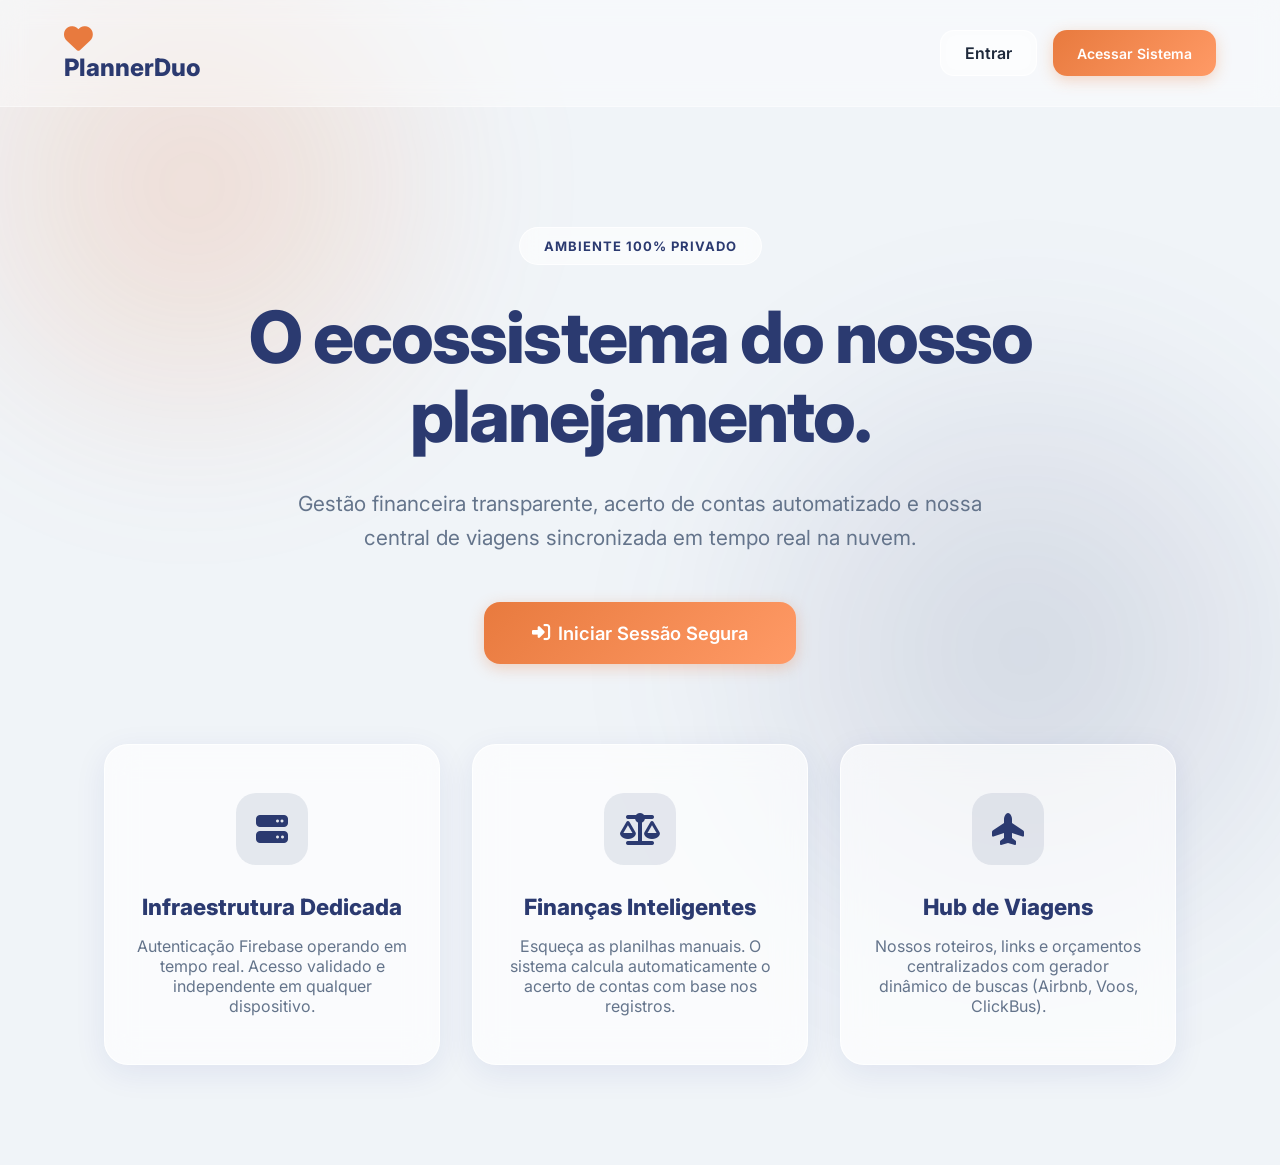
==== public/index.html @ eb756909 "feat: initialize project structure with landing page, app interface, and glassmorphism styling" ====
<!DOCTYPE html>
<html lang="pt-BR">

<head>
    <meta charset="UTF-8">
    <meta name="viewport" content="width=device-width, initial-scale=1.0">
    <title>PlannerDuo - Sincronize sua Rotina</title>
    <link rel="stylesheet" href="https://cdnjs.cloudflare.com/ajax/libs/font-awesome/6.4.0/css/all.min.css">
    <link href="https://fonts.googleapis.com/css2?family=Inter:wght@400;500;600;700;800&display=swap" rel="stylesheet">
    <link rel="stylesheet" href="style.css">
</head>

<body style="display: flex; flex-direction: column; min-height: 100vh;">
    <nav
        style="display: flex; justify-content: space-between; align-items: center; padding: 24px 5%; position: sticky; top: 0; z-index: 100; background: rgba(255,255,255,0.4); backdrop-filter: blur(12px); border-bottom: 1px solid rgba(255,255,255,0.4);">
        <div class="logo-header">
            <i class="fa-solid fa-heart logo-icon"></i>
            <h2 style="color: var(--primary-blue); font-weight: 800; margin: 0; font-size: 1.5rem;">PlannerDuo</h2>
        </div>
        <div style="display: flex; gap: 16px;">
            <a href="auth.html" class="btn-outline" style="text-decoration: none;">Entrar</a>
            <a href="auth.html" class="btn-primary" style="text-decoration: none;">Acessar Sistema</a>
        </div>
    </nav>
    <header
        style="text-align: center; padding: 120px 20px 80px; flex: 1; display: flex; flex-direction: column; justify-content: center; align-items: center;">
        <div style="max-width: 900px;">
            <div
                style="display: inline-block; background: rgba(255,255,255,0.6); backdrop-filter: blur(8px); color: var(--primary-blue); padding: 10px 24px; border-radius: 30px; font-weight: 700; font-size: 13px; margin-bottom: 32px; border: 1px solid rgba(255,255,255,0.8); text-transform: uppercase; letter-spacing: 1px;">
                Ambiente 100% Privado</div>
            <h1
                style="font-size: 4.5rem; color: var(--text-title); margin-bottom: 32px; line-height: 1.1; font-weight: 800; letter-spacing: -2px;">
                O ecossistema do nosso planejamento.</h1>
            <p
                style="font-size: 1.3rem; color: var(--text-light); margin-bottom: 48px; line-height: 1.6; max-width: 700px; margin-left: auto; margin-right: auto;">
                Gestão financeira transparente, acerto de contas automatizado e nossa central de viagens sincronizada em
                tempo real na nuvem.</p>
            <a href="auth.html" class="btn-primary"
                style="padding: 20px 48px; font-size: 1.15rem; text-decoration: none; border-radius: 16px;"><i
                    class="fa-solid fa-right-to-bracket"></i> Iniciar Sessão Segura</a>
        </div>
    </header>
    <section
        style="display: grid; grid-template-columns: repeat(auto-fit, minmax(320px, 1fr)); gap: 32px; max-width: 1200px; margin: 0 auto 100px; padding: 0 5%;">
        <div class="card-flat" style="text-align: center; padding: 48px 32px;">
            <div
                style="width: 72px; height: 72px; background: rgba(43,58,112,0.1); color: var(--primary-blue); border-radius: 20px; display: flex; align-items: center; justify-content: center; font-size: 2rem; margin: 0 auto 28px;">
                <i class="fa-solid fa-server"></i></div>
            <h3 style="font-size: 1.4rem; color: var(--text-title); margin-bottom: 16px; font-weight: 800;">
                Infraestrutura Dedicada</h3>
            <p class="text-muted">Autenticação Firebase operando em tempo real. Acesso validado e independente em
                qualquer dispositivo.</p>
        </div>
        <div class="card-flat" style="text-align: center; padding: 48px 32px;">
            <div
                style="width: 72px; height: 72px; background: rgba(43,58,112,0.1); color: var(--primary-blue); border-radius: 20px; display: flex; align-items: center; justify-content: center; font-size: 2rem; margin: 0 auto 28px;">
                <i class="fa-solid fa-scale-balanced"></i></div>
            <h3 style="font-size: 1.4rem; color: var(--text-title); margin-bottom: 16px; font-weight: 800;">Finanças
                Inteligentes</h3>
            <p class="text-muted">Esqueça as planilhas manuais. O sistema calcula automaticamente o acerto de contas com
                base nos registros.</p>
        </div>
        <div class="card-flat" style="text-align: center; padding: 48px 32px;">
            <div
                style="width: 72px; height: 72px; background: rgba(43,58,112,0.1); color: var(--primary-blue); border-radius: 20px; display: flex; align-items: center; justify-content: center; font-size: 2rem; margin: 0 auto 28px;">
                <i class="fa-solid fa-plane-up"></i></div>
            <h3 style="font-size: 1.4rem; color: var(--text-title); margin-bottom: 16px; font-weight: 800;">Hub de
                Viagens</h3>
            <p class="text-muted">Nossos roteiros, links e orçamentos centralizados com gerador dinâmico de buscas
                (Airbnb, Voos, ClickBus).</p>
        </div>
    </section>
</body>

</html>
---- public/style.css ----
:root {
    --primary-blue: #2B3A70;
    --active-blue: #3E4F8B;
    --primary-orange: #E87A3E;
    --orange-hover: #D06930;
    --bg-main: #f0f4f8;
    --text-dark: #1e293b;
    --text-title: #2B3A70;
    --text-light: #64748b;
    --glass-bg: rgba(255, 255, 255, 0.65);
    --glass-border: rgba(255, 255, 255, 0.8);
    --glass-shadow: 0 8px 32px 0 rgba(31, 38, 135, 0.08);
    --success: #10b981;
    --danger: #ef4444;
}

* {
    margin: 0;
    padding: 0;
    box-sizing: border-box;
    font-family: 'Inter', sans-serif;
}

body {
    background-color: var(--bg-main);
    color: var(--text-dark);
    min-height: 100vh;
    overflow-x: hidden;
    position: relative;
}

/* Efeito de iluminação no fundo para destacar o vidro */
body::before {
    content: '';
    position: fixed;
    top: -15%;
    left: -10%;
    width: 50vw;
    height: 50vw;
    background: radial-gradient(circle, rgba(232, 122, 62, 0.2) 0%, rgba(255, 255, 255, 0) 70%);
    z-index: -1;
    filter: blur(60px);
}

body::after {
    content: '';
    position: fixed;
    bottom: -15%;
    right: -10%;
    width: 60vw;
    height: 60vw;
    background: radial-gradient(circle, rgba(43, 58, 112, 0.15) 0%, rgba(255, 255, 255, 0) 70%);
    z-index: -1;
    filter: blur(60px);
}

.tela {
    display: none;
    min-height: 100vh;
}

.tela.ativa {
    display: flex;
    flex-direction: column;
}

#tela-app.ativa {
    flex-direction: row;
}

/* COMPONENTES GLASSMORFISMO */
.card-flat {
    background: var(--glass-bg);
    backdrop-filter: blur(16px);
    -webkit-backdrop-filter: blur(16px);
    border-radius: 24px;
    box-shadow: var(--glass-shadow);
    padding: 28px;
    border: 1px solid var(--glass-border);
    transition: transform 0.3s ease, box-shadow 0.3s ease;
}

.card-flat:hover {
    transform: translateY(-3px);
    box-shadow: 0 12px 40px 0 rgba(31, 38, 135, 0.12);
}

.btn-primary {
    background: linear-gradient(135deg, var(--primary-orange), #ff9a66);
    color: white;
    padding: 12px 24px;
    border-radius: 14px;
    font-weight: 600;
    font-size: 14px;
    border: none;
    cursor: pointer;
    transition: all 0.3s ease;
    display: inline-flex;
    align-items: center;
    justify-content: center;
    gap: 8px;
    box-shadow: 0 4px 15px rgba(232, 122, 62, 0.3);
}

.btn-primary:hover {
    transform: translateY(-2px);
    box-shadow: 0 6px 20px rgba(232, 122, 62, 0.4);
}

.btn-block {
    width: 100%;
    padding: 16px;
    font-size: 16px;
}

.btn-outline {
    background: rgba(255, 255, 255, 0.4);
    backdrop-filter: blur(8px);
    border: 1px solid var(--glass-border);
    color: var(--text-dark);
    padding: 12px 24px;
    border-radius: 14px;
    font-weight: 600;
    cursor: pointer;
    transition: 0.3s;
}

.btn-outline:hover {
    background: rgba(255, 255, 255, 0.8);
}

.btn-icon {
    background: transparent;
    border: none;
    color: var(--text-light);
    font-size: 1.2rem;
    cursor: pointer;
    transition: 0.3s;
}

.btn-icon:hover {
    color: var(--primary-orange);
}

.text-success {
    color: var(--success) !important;
}

.text-danger {
    color: var(--danger) !important;
}

.text-muted {
    color: var(--text-light);
}

.badge {
    padding: 6px 12px;
    border-radius: 10px;
    font-size: 12px;
    font-weight: 600;
}

.badge.receita {
    background: rgba(220, 252, 231, 0.7);
    color: var(--success);
}

.badge.despesa {
    background: rgba(254, 226, 226, 0.7);
    color: var(--danger);
}

/* SIDEBAR DE VIDRO ESCURO */
.sidebar {
    width: 280px;
    background: rgba(25, 33, 60, 0.75);
    backdrop-filter: blur(20px);
    -webkit-backdrop-filter: blur(20px);
    color: white;
    display: flex;
    flex-direction: column;
    position: fixed;
    height: 96vh;
    left: 2vh;
    top: 2vh;
    z-index: 100;
    border-radius: 28px;
    border: 1px solid rgba(255, 255, 255, 0.1);
    box-shadow: 0 10px 40px rgba(0, 0, 0, 0.15);
}

.sidebar-header {
    padding: 32px 24px 20px;
    display: flex;
    align-items: center;
    gap: 12px;
}

.sidebar-header h2 {
    font-size: 1.6rem;
    font-weight: 800;
    color: white;
    margin: 0;
}

.logo-icon {
    color: var(--primary-orange);
    font-size: 1.8rem;
}

.sidebar-nav {
    flex: 1;
    padding: 10px 16px;
    display: flex;
    flex-direction: column;
    gap: 8px;
}

.nav-item {
    text-decoration: none;
    color: rgba(255, 255, 255, 0.7);
    padding: 16px 20px;
    display: flex;
    align-items: center;
    gap: 14px;
    font-weight: 500;
    font-size: 14px;
    border-radius: 16px;
    transition: all 0.3s ease;
}

.nav-item i {
    width: 22px;
    text-align: center;
    font-size: 1.1rem;
}

.nav-item:hover,
.nav-item.ativo {
    background: rgba(255, 255, 255, 0.15);
    color: white;
    box-shadow: inset 1px 1px 0 rgba(255, 255, 255, 0.1);
}

.sidebar-footer {
    padding: 24px;
    display: flex;
    justify-content: space-between;
    align-items: center;
    font-weight: 600;
    font-size: 13px;
}

/* MAIN CONTENT */
.main-content {
    margin-left: 310px;
    flex: 1;
    padding: 40px 50px;
    width: calc(100% - 310px);
}

.view {
    display: none;
    animation: fadeIn 0.4s cubic-bezier(0.16, 1, 0.3, 1);
}

.view.ativa {
    display: block;
}

@keyframes fadeIn {
    from {
        opacity: 0;
        transform: translateY(15px);
    }

    to {
        opacity: 1;
        transform: translateY(0);
    }
}

.view-header {
    display: flex;
    justify-content: space-between;
    align-items: center;
    margin-bottom: 36px;
}

.view-title {
    font-size: 2.2rem;
    color: var(--text-title);
    font-weight: 800;
    letter-spacing: -0.5px;
}

/* GRID & CARDS */
.dashboard-grid,
.cards-grid {
    display: grid;
    grid-template-columns: repeat(auto-fit, minmax(300px, 1fr));
    gap: 28px;
    margin-bottom: 28px;
}

.stat-card {
    display: flex;
    align-items: center;
    gap: 24px;
    padding: 32px;
}

.stat-icon {
    width: 64px;
    height: 64px;
    border-radius: 20px;
    background: rgba(43, 58, 112, 0.05);
    color: var(--primary-blue);
    display: flex;
    align-items: center;
    justify-content: center;
    font-size: 1.8rem;
}

.stat-info h3 {
    font-size: 0.95rem;
    color: var(--text-light);
    margin-bottom: 8px;
    font-weight: 600;
    text-transform: uppercase;
    letter-spacing: 0.5px;
}

.stat-info p {
    font-size: 1.8rem;
    font-weight: 800;
    color: var(--text-title);
    margin: 0;
    letter-spacing: -0.5px;
}

/* INPUTS GLASS */
.form-group {
    margin-bottom: 20px;
    text-align: left;
}

.form-row {
    display: flex;
    gap: 20px;
}

.form-row .form-group {
    flex: 1;
}

.form-group label {
    display: block;
    margin-bottom: 8px;
    font-weight: 600;
    font-size: 13.5px;
    color: var(--text-title);
}

.input-wrapper {
    position: relative;
    display: flex;
    align-items: center;
    width: 100%;
}

.input-wrapper i {
    position: absolute;
    left: 16px;
    color: var(--text-light);
}

.input-wrapper input,
.input-wrapper select {
    width: 100%;
    padding: 14px 16px 14px 46px;
    border: 1px solid rgba(255, 255, 255, 0.5);
    border-radius: 16px;
    font-size: 14px;
    outline: none;
    background: rgba(255, 255, 255, 0.6);
    transition: all 0.3s ease;
    box-shadow: inset 0 2px 4px rgba(0, 0, 0, 0.02);
}

.input-wrapper input:focus,
.input-wrapper select:focus {
    border-color: var(--primary-blue);
    background: rgba(255, 255, 255, 0.9);
    box-shadow: 0 0 0 4px rgba(43, 58, 112, 0.1);
}

/* TABELA */
.data-table {
    width: 100%;
    border-collapse: separate;
    border-spacing: 0 8px;
}

.data-table th {
    padding: 12px 24px;
    color: var(--text-light);
    font-weight: 700;
    text-transform: uppercase;
    font-size: 11px;
    letter-spacing: 1px;
}

.data-table td {
    padding: 20px 24px;
    background: rgba(255, 255, 255, 0.4);
    font-size: 14.5px;
    color: var(--text-dark);
}

.data-table tr td:first-child {
    border-radius: 16px 0 0 16px;
}

.data-table tr td:last-child {
    border-radius: 0 16px 16px 0;
}

/* MODAIS */
.modal-overlay {
    position: fixed;
    top: 0;
    left: 0;
    width: 100%;
    height: 100%;
    background: rgba(15, 23, 42, 0.4);
    backdrop-filter: blur(8px);
    display: none;
    align-items: center;
    justify-content: center;
    z-index: 1000;
    opacity: 0;
    transition: opacity 0.3s;
}

.modal-overlay.ativa {
    display: flex;
    opacity: 1;
}

.modal {
    width: 100%;
    max-width: 520px;
    transform: translateY(30px) scale(0.95);
    transition: all 0.4s cubic-bezier(0.16, 1, 0.3, 1);
    padding: 40px;
}

.modal-overlay.ativa .modal {
    transform: translateY(0) scale(1);
}

.modal-header {
    display: flex;
    justify-content: space-between;
    align-items: center;
    margin-bottom: 32px;
}

.btn-close {
    background: rgba(0, 0, 0, 0.05);
    border: none;
    font-size: 1.2rem;
    width: 36px;
    height: 36px;
    border-radius: 50%;
    color: var(--text-light);
    cursor: pointer;
    transition: 0.2s;
    display: flex;
    align-items: center;
    justify-content: center;
}

.btn-close:hover {
    background: var(--danger);
    color: white;
    transform: rotate(90deg);
}

.modal-footer {
    display: flex;
    justify-content: flex-end;
    gap: 16px;
    margin-top: 36px;
}

/* TOAST */
#toast-container {
    position: fixed;
    bottom: 32px;
    right: 32px;
    display: flex;
    flex-direction: column;
    gap: 16px;
    z-index: 2000;
}

.toast {
    background: rgba(255, 255, 255, 0.9);
    backdrop-filter: blur(10px);
    padding: 18px 28px;
    border-radius: 16px;
    box-shadow: 0 15px 35px rgba(0, 0, 0, 0.1);
    display: flex;
    align-items: center;
    gap: 16px;
    font-weight: 600;
    font-size: 14.5px;
    border: 1px solid var(--glass-border);
    animation: slideIn 0.4s cubic-bezier(0.16, 1, 0.3, 1) forwards;
}

@keyframes slideIn {
    from {
        transform: translateX(120%) scale(0.9);
        opacity: 0;
    }

    to {
        transform: translateX(0) scale(1);
        opacity: 1;
    }
}

/* AUTH TELA */
.auth-wrapper {
    display: flex;
    width: 100%;
    max-width: 950px;
    background: var(--glass-bg);
    backdrop-filter: blur(20px);
    -webkit-backdrop-filter: blur(20px);
    border-radius: 32px;
    border: 1px solid var(--glass-border);
    box-shadow: var(--glass-shadow);
    overflow: hidden;
}

.auth-info {
    flex: 1;
    padding: 60px;
    background: rgba(43, 58, 112, 0.85);
    color: white;
    display: flex;
    flex-direction: column;
    justify-content: center;
}

.auth-forms {
    flex: 1.2;
    padding: 60px;
    display: flex;
    flex-direction: column;
    justify-content: center;
    background: rgba(255, 255, 255, 0.2);
}

.secao-form {
    display: none;
}

.secao-form.ativa {
    display: block;
    animation: fadeIn 0.4s;
}

.auth-switch {
    margin-top: 32px;
    font-size: 14px;
    text-align: center;
}

.auth-switch a {
    color: var(--primary-blue);
    font-weight: 700;
    text-decoration: none;
}

/* BOTÕES HUB */
.btn-hub {
    padding: 10px 16px;
    border: none;
    border-radius: 12px;
    font-weight: 600;
    font-size: 13px;
    color: white;
    cursor: pointer;
    display: inline-flex;
    gap: 8px;
    align-items: center;
    transition: 0.2s;
    box-shadow: 0 4px 10px rgba(0, 0, 0, 0.1);
}

.btn-hub:hover {
    transform: translateY(-2px);
}

.btn-airbnb {
    background: #ff5a5f;
}

.btn-booking {
    background: #003580;
}

.btn-googleflights {
    background: #1a73e8;
}

.btn-azul {
    background: #002561;
}

.btn-gol {
    background: #ff6000;
}

.btn-latam {
    background: #e8112d;
}

.btn-buser {
    background: #ff007a;
}

.btn-clickbus {
    background: #00b14f;
}
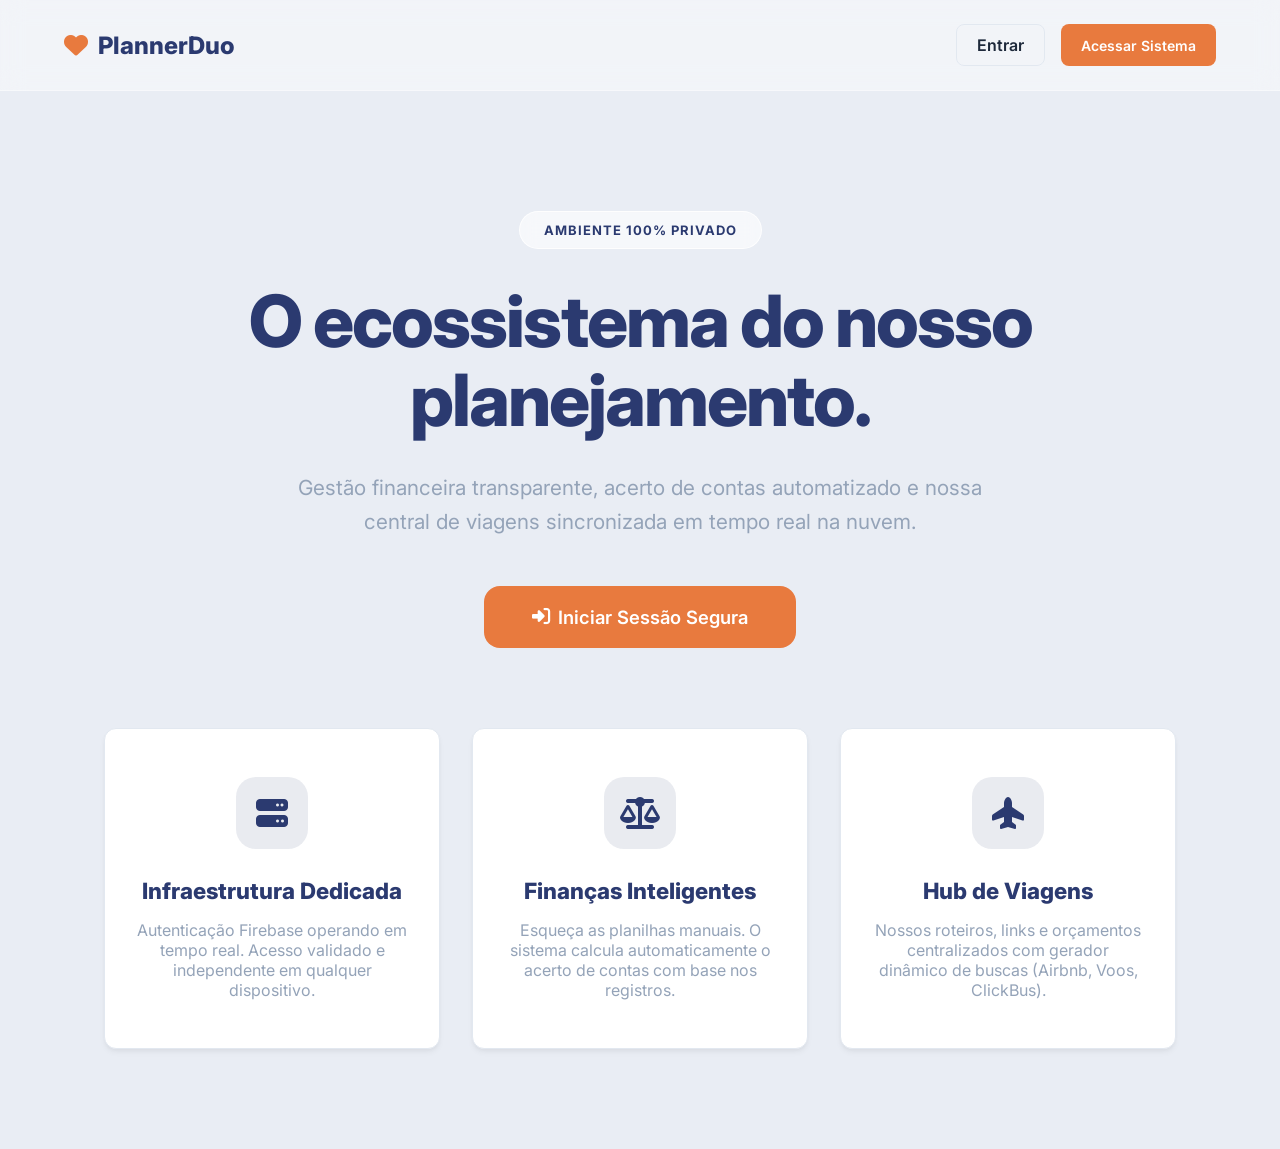
==== commit 8013f465: "wtf??" ====
--- a/public/index.html
+++ b/public/index.html
@@ -45,7 +45,8 @@
         <div class="card-flat" style="text-align: center; padding: 48px 32px;">
             <div
                 style="width: 72px; height: 72px; background: rgba(43,58,112,0.1); color: var(--primary-blue); border-radius: 20px; display: flex; align-items: center; justify-content: center; font-size: 2rem; margin: 0 auto 28px;">
-                <i class="fa-solid fa-server"></i></div>
+                <i class="fa-solid fa-server"></i>
+            </div>
             <h3 style="font-size: 1.4rem; color: var(--text-title); margin-bottom: 16px; font-weight: 800;">
                 Infraestrutura Dedicada</h3>
             <p class="text-muted">Autenticação Firebase operando em tempo real. Acesso validado e independente em
@@ -54,7 +55,8 @@
         <div class="card-flat" style="text-align: center; padding: 48px 32px;">
             <div
                 style="width: 72px; height: 72px; background: rgba(43,58,112,0.1); color: var(--primary-blue); border-radius: 20px; display: flex; align-items: center; justify-content: center; font-size: 2rem; margin: 0 auto 28px;">
-                <i class="fa-solid fa-scale-balanced"></i></div>
+                <i class="fa-solid fa-scale-balanced"></i>
+            </div>
             <h3 style="font-size: 1.4rem; color: var(--text-title); margin-bottom: 16px; font-weight: 800;">Finanças
                 Inteligentes</h3>
             <p class="text-muted">Esqueça as planilhas manuais. O sistema calcula automaticamente o acerto de contas com
@@ -63,7 +65,8 @@
         <div class="card-flat" style="text-align: center; padding: 48px 32px;">
             <div
                 style="width: 72px; height: 72px; background: rgba(43,58,112,0.1); color: var(--primary-blue); border-radius: 20px; display: flex; align-items: center; justify-content: center; font-size: 2rem; margin: 0 auto 28px;">
-                <i class="fa-solid fa-plane-up"></i></div>
+                <i class="fa-solid fa-plane-up"></i>
+            </div>
             <h3 style="font-size: 1.4rem; color: var(--text-title); margin-bottom: 16px; font-weight: 800;">Hub de
                 Viagens</h3>
             <p class="text-muted">Nossos roteiros, links e orçamentos centralizados com gerador dinâmico de buscas
--- a/public/style.css
+++ b/public/style.css
@@ -3,14 +3,17 @@
     --active-blue: #3E4F8B;
     --primary-orange: #E87A3E;
     --orange-hover: #D06930;
-    --bg-main: #f0f4f8;
+
+    --bg-main: #E9EDF4;
+    --card-bg: #FFFFFF;
     --text-dark: #1e293b;
     --text-title: #2B3A70;
-    --text-light: #64748b;
-    --glass-bg: rgba(255, 255, 255, 0.65);
-    --glass-border: rgba(255, 255, 255, 0.8);
-    --glass-shadow: 0 8px 32px 0 rgba(31, 38, 135, 0.08);
-    --success: #10b981;
+    --text-light: #94a3b8;
+
+    --border-light: #e2e8f0;
+    --shadow-soft: 0 4px 6px -1px rgba(0, 0, 0, 0.05), 0 2px 4px -1px rgba(0, 0, 0, 0.03);
+
+    --success: #22c55e;
     --danger: #ef4444;
 }
 
@@ -26,32 +29,6 @@
     color: var(--text-dark);
     min-height: 100vh;
     overflow-x: hidden;
-    position: relative;
-}
-
-/* Efeito de iluminação no fundo para destacar o vidro */
-body::before {
-    content: '';
-    position: fixed;
-    top: -15%;
-    left: -10%;
-    width: 50vw;
-    height: 50vw;
-    background: radial-gradient(circle, rgba(232, 122, 62, 0.2) 0%, rgba(255, 255, 255, 0) 70%);
-    z-index: -1;
-    filter: blur(60px);
-}
-
-body::after {
-    content: '';
-    position: fixed;
-    bottom: -15%;
-    right: -10%;
-    width: 60vw;
-    height: 60vw;
-    background: radial-gradient(circle, rgba(43, 58, 112, 0.15) 0%, rgba(255, 255, 255, 0) 70%);
-    z-index: -1;
-    filter: blur(60px);
 }
 
 .tela {
@@ -61,72 +38,54 @@
 
 .tela.ativa {
     display: flex;
-    flex-direction: column;
-}
-
-#tela-app.ativa {
-    flex-direction: row;
-}
-
-/* COMPONENTES GLASSMORFISMO */
+}
+
 .card-flat {
-    background: var(--glass-bg);
-    backdrop-filter: blur(16px);
-    -webkit-backdrop-filter: blur(16px);
-    border-radius: 24px;
-    box-shadow: var(--glass-shadow);
-    padding: 28px;
-    border: 1px solid var(--glass-border);
-    transition: transform 0.3s ease, box-shadow 0.3s ease;
-}
-
-.card-flat:hover {
-    transform: translateY(-3px);
-    box-shadow: 0 12px 40px 0 rgba(31, 38, 135, 0.12);
+    background: var(--card-bg);
+    border-radius: 12px;
+    box-shadow: var(--shadow-soft);
+    padding: 24px;
+    border: 1px solid var(--border-light);
 }
 
 .btn-primary {
-    background: linear-gradient(135deg, var(--primary-orange), #ff9a66);
+    background-color: var(--primary-orange);
     color: white;
-    padding: 12px 24px;
-    border-radius: 14px;
+    padding: 10px 20px;
+    border-radius: 8px;
     font-weight: 600;
     font-size: 14px;
     border: none;
     cursor: pointer;
-    transition: all 0.3s ease;
+    transition: background 0.3s ease;
     display: inline-flex;
     align-items: center;
-    justify-content: center;
     gap: 8px;
-    box-shadow: 0 4px 15px rgba(232, 122, 62, 0.3);
 }
 
 .btn-primary:hover {
-    transform: translateY(-2px);
-    box-shadow: 0 6px 20px rgba(232, 122, 62, 0.4);
+    background-color: var(--orange-hover);
 }
 
 .btn-block {
     width: 100%;
-    padding: 16px;
+    justify-content: center;
+    padding: 14px;
     font-size: 16px;
 }
 
 .btn-outline {
-    background: rgba(255, 255, 255, 0.4);
-    backdrop-filter: blur(8px);
-    border: 1px solid var(--glass-border);
+    background: transparent;
+    border: 1px solid var(--border-light);
     color: var(--text-dark);
-    padding: 12px 24px;
-    border-radius: 14px;
+    padding: 10px 20px;
+    border-radius: 8px;
     font-weight: 600;
     cursor: pointer;
-    transition: 0.3s;
 }
 
 .btn-outline:hover {
-    background: rgba(255, 255, 255, 0.8);
+    background: #f1f5f9;
 }
 
 .btn-icon {
@@ -135,7 +94,6 @@
     color: var(--text-light);
     font-size: 1.2rem;
     cursor: pointer;
-    transition: 0.3s;
 }
 
 .btn-icon:hover {
@@ -154,115 +112,271 @@
     color: var(--text-light);
 }
 
-.badge {
-    padding: 6px 12px;
-    border-radius: 10px;
-    font-size: 12px;
-    font-weight: 600;
-}
-
-.badge.receita {
-    background: rgba(220, 252, 231, 0.7);
-    color: var(--success);
-}
-
-.badge.despesa {
-    background: rgba(254, 226, 226, 0.7);
-    color: var(--danger);
-}
-
-/* SIDEBAR DE VIDRO ESCURO */
+.form-group {
+    margin-bottom: 16px;
+    text-align: left;
+}
+
+.form-row {
+    display: flex;
+    gap: 15px;
+}
+
+.form-row .form-group {
+    flex: 1;
+}
+
+.form-group label {
+    display: block;
+    margin-bottom: 6px;
+    font-weight: 600;
+    color: var(--text-dark);
+    font-size: 13px;
+}
+
+.input-wrapper {
+    position: relative;
+    display: flex;
+    align-items: center;
+    width: 100%;
+}
+
+.input-wrapper i {
+    position: absolute;
+    left: 14px;
+    color: var(--text-light);
+}
+
+.input-wrapper input,
+.input-wrapper select {
+    width: 100%;
+    padding: 12px 12px 12px 42px;
+    border: 1px solid var(--border-light);
+    border-radius: 8px;
+    font-size: 14px;
+    outline: none;
+    transition: border-color 0.3s;
+    background: #f8fafc;
+    color: var(--text-dark);
+}
+
+.input-wrapper input:focus,
+.input-wrapper select:focus {
+    border-color: var(--primary-blue);
+    background: white;
+}
+
+.input-wrapper input[type="date"],
+.input-wrapper select {
+    padding-left: 14px;
+}
+
+.logo-header {
+    display: flex;
+    align-items: center;
+    gap: 10px;
+    justify-content: flex-start;
+}
+
+.logo-icon {
+    color: var(--primary-orange);
+    font-size: 1.5rem;
+}
+
+#tela-autenticacao {
+    align-items: center;
+    justify-content: center;
+    padding: 20px;
+}
+
+.auth-wrapper {
+    display: flex;
+    width: 100%;
+    max-width: 900px;
+    padding: 0;
+    overflow: hidden;
+    flex-direction: row;
+}
+
+.auth-info {
+    flex: 1;
+    padding: 40px;
+    background: var(--primary-blue);
+    color: white;
+    display: flex;
+    flex-direction: column;
+    justify-content: center;
+    border-radius: 12px 0 0 12px;
+}
+
+.auth-info h1 {
+    font-size: 1.8rem;
+    font-weight: 800;
+    color: white;
+}
+
+.auth-info h2 {
+    font-size: 1.2rem;
+    font-weight: 400;
+    margin: 10px 0 20px;
+    opacity: 0.9;
+}
+
+.auth-features {
+    list-style: none;
+    margin-top: 15px;
+}
+
+.auth-features li {
+    margin-bottom: 12px;
+    display: flex;
+    align-items: center;
+    gap: 10px;
+    font-weight: 500;
+    font-size: 14px;
+}
+
+.auth-forms {
+    flex: 1;
+    padding: 40px;
+    display: flex;
+    flex-direction: column;
+    justify-content: center;
+}
+
+.secao-form {
+    display: none;
+}
+
+.secao-form.ativa {
+    display: block;
+    animation: fadeIn 0.3s ease;
+}
+
+.secao-form h2 {
+    font-size: 1.7rem;
+    margin-bottom: 4px;
+    color: var(--text-title);
+    font-weight: 800;
+}
+
+.secao-form p {
+    color: var(--text-light);
+    margin-bottom: 20px;
+    font-size: 14px;
+}
+
+.auth-switch {
+    margin-top: 18px;
+    font-size: 13px;
+    text-align: center;
+}
+
+.auth-switch a {
+    color: var(--primary-blue);
+    font-weight: 700;
+    text-decoration: none;
+}
+
 .sidebar {
-    width: 280px;
-    background: rgba(25, 33, 60, 0.75);
-    backdrop-filter: blur(20px);
-    -webkit-backdrop-filter: blur(20px);
+    width: 260px;
+    background-color: var(--primary-blue);
     color: white;
     display: flex;
     flex-direction: column;
     position: fixed;
-    height: 96vh;
-    left: 2vh;
-    top: 2vh;
+    height: 100vh;
+    left: 0;
+    top: 0;
     z-index: 100;
-    border-radius: 28px;
-    border: 1px solid rgba(255, 255, 255, 0.1);
-    box-shadow: 0 10px 40px rgba(0, 0, 0, 0.15);
 }
 
 .sidebar-header {
-    padding: 32px 24px 20px;
-    display: flex;
-    align-items: center;
-    gap: 12px;
+    padding: 24px;
+    border-bottom: 1px solid rgba(255, 255, 255, 0.1);
+    display: flex;
+    align-items: center;
+    gap: 10px;
 }
 
 .sidebar-header h2 {
-    font-size: 1.6rem;
+    font-size: 1.4rem;
     font-weight: 800;
     color: white;
     margin: 0;
 }
 
-.logo-icon {
-    color: var(--primary-orange);
-    font-size: 1.8rem;
-}
-
 .sidebar-nav {
     flex: 1;
-    padding: 10px 16px;
+    padding: 20px 0;
     display: flex;
     flex-direction: column;
-    gap: 8px;
 }
 
 .nav-item {
     text-decoration: none;
-    color: rgba(255, 255, 255, 0.7);
-    padding: 16px 20px;
+    color: #cbd5e1;
+    padding: 14px 24px;
     display: flex;
     align-items: center;
     gap: 14px;
+    transition: background 0.3s;
     font-weight: 500;
     font-size: 14px;
-    border-radius: 16px;
-    transition: all 0.3s ease;
 }
 
 .nav-item i {
-    width: 22px;
+    width: 20px;
     text-align: center;
-    font-size: 1.1rem;
 }
 
 .nav-item:hover,
 .nav-item.ativo {
-    background: rgba(255, 255, 255, 0.15);
+    background-color: var(--active-blue);
     color: white;
-    box-shadow: inset 1px 1px 0 rgba(255, 255, 255, 0.1);
 }
 
 .sidebar-footer {
-    padding: 24px;
+    padding: 18px 24px;
     display: flex;
     justify-content: space-between;
     align-items: center;
+    border-top: 1px solid rgba(255, 255, 255, 0.1);
+}
+
+.user-info {
+    display: flex;
+    align-items: center;
+    gap: 10px;
     font-weight: 600;
     font-size: 13px;
 }
 
-/* MAIN CONTENT */
+.avatar {
+    width: 32px;
+    height: 32px;
+    border-radius: 50%;
+    background: var(--primary-orange);
+    display: flex;
+    align-items: center;
+    justify-content: center;
+    color: white;
+}
+
 .main-content {
-    margin-left: 310px;
+    margin-left: 260px;
     flex: 1;
-    padding: 40px 50px;
-    width: calc(100% - 310px);
+    padding: 40px;
+    position: relative;
+}
+
+.mobile-header {
+    display: none;
 }
 
 .view {
     display: none;
-    animation: fadeIn 0.4s cubic-bezier(0.16, 1, 0.3, 1);
+    animation: fadeIn 0.3s ease-out;
 }
 
 .view.ativa {
@@ -272,7 +386,7 @@
 @keyframes fadeIn {
     from {
         opacity: 0;
-        transform: translateY(15px);
+        transform: translateY(5px);
     }
 
     to {
@@ -285,163 +399,245 @@
     display: flex;
     justify-content: space-between;
     align-items: center;
-    margin-bottom: 36px;
+    margin-bottom: 24px;
 }
 
 .view-title {
-    font-size: 2.2rem;
+    font-size: 1.6rem;
     color: var(--text-title);
     font-weight: 800;
-    letter-spacing: -0.5px;
-}
-
-/* GRID & CARDS */
+}
+
+.finance-summary {
+    display: flex;
+    justify-content: space-between;
+    align-items: center;
+    margin-bottom: 24px;
+    padding: 30px 40px;
+}
+
+.summary-item {
+    display: flex;
+    flex-direction: column;
+}
+
+.summary-item.center {
+    text-align: center;
+}
+
+.summary-item.right {
+    text-align: right;
+}
+
+.summary-label {
+    font-size: 0.85rem;
+    color: var(--text-light);
+    font-weight: 600;
+    text-transform: uppercase;
+    margin-bottom: 8px;
+    letter-spacing: 0.5px;
+}
+
+.summary-item h3 {
+    font-size: 2.2rem;
+    font-weight: 800;
+    margin: 0;
+}
+
+.table-responsive {
+    overflow-x: auto;
+}
+
+.data-table {
+    width: 100%;
+    border-collapse: collapse;
+}
+
+.data-table th,
+.data-table td {
+    padding: 16px 24px;
+    text-align: left;
+    border-bottom: 1px solid var(--border-light);
+    font-size: 14px;
+    color: var(--text-dark);
+}
+
+.data-table th {
+    color: var(--text-light);
+    font-weight: 600;
+    text-transform: uppercase;
+    font-size: 11px;
+    letter-spacing: 0.5px;
+    background: #f8fafc;
+}
+
+.badge {
+    padding: 4px 10px;
+    border-radius: 6px;
+    font-size: 12px;
+    font-weight: 600;
+}
+
+.badge.receita {
+    background: #dcfce7;
+    color: var(--success);
+}
+
+.badge.despesa {
+    background: #fee2e2;
+    color: var(--danger);
+}
+
 .dashboard-grid,
 .cards-grid {
     display: grid;
-    grid-template-columns: repeat(auto-fit, minmax(300px, 1fr));
-    gap: 28px;
-    margin-bottom: 28px;
+    grid-template-columns: repeat(auto-fill, minmax(280px, 1fr));
+    gap: 20px;
+    margin-bottom: 24px;
 }
 
 .stat-card {
     display: flex;
     align-items: center;
-    gap: 24px;
-    padding: 32px;
+    gap: 16px;
+    padding: 24px;
 }
 
 .stat-icon {
-    width: 64px;
-    height: 64px;
-    border-radius: 20px;
-    background: rgba(43, 58, 112, 0.05);
+    width: 50px;
+    height: 50px;
+    border-radius: 10px;
+    background: #f1f5f9;
     color: var(--primary-blue);
     display: flex;
     align-items: center;
     justify-content: center;
-    font-size: 1.8rem;
+    font-size: 1.4rem;
 }
 
 .stat-info h3 {
-    font-size: 0.95rem;
+    font-size: 0.85rem;
     color: var(--text-light);
-    margin-bottom: 8px;
-    font-weight: 600;
-    text-transform: uppercase;
-    letter-spacing: 0.5px;
+    margin-bottom: 4px;
+    font-weight: 600;
 }
 
 .stat-info p {
-    font-size: 1.8rem;
+    font-size: 1.4rem;
     font-weight: 800;
+    color: var(--text-dark);
+    margin: 0;
+}
+
+.hub-viagens {
+    margin-bottom: 30px;
+    border-left: 4px solid var(--primary-orange);
+}
+
+.hub-header h3 {
+    font-size: 1.1rem;
     color: var(--text-title);
-    margin: 0;
-    letter-spacing: -0.5px;
-}
-
-/* INPUTS GLASS */
-.form-group {
+    margin-bottom: 16px;
+    font-weight: 700;
+}
+
+.hub-form-grid {
+    display: grid;
+    grid-template-columns: repeat(auto-fit, minmax(180px, 1fr));
+    gap: 15px;
     margin-bottom: 20px;
-    text-align: left;
-}
-
-.form-row {
-    display: flex;
-    gap: 20px;
-}
-
-.form-row .form-group {
-    flex: 1;
-}
-
-.form-group label {
-    display: block;
-    margin-bottom: 8px;
-    font-weight: 600;
-    font-size: 13.5px;
-    color: var(--text-title);
-}
-
-.input-wrapper {
-    position: relative;
-    display: flex;
-    align-items: center;
-    width: 100%;
-}
-
-.input-wrapper i {
-    position: absolute;
-    left: 16px;
-    color: var(--text-light);
-}
-
-.input-wrapper input,
-.input-wrapper select {
-    width: 100%;
-    padding: 14px 16px 14px 46px;
-    border: 1px solid rgba(255, 255, 255, 0.5);
-    border-radius: 16px;
-    font-size: 14px;
-    outline: none;
-    background: rgba(255, 255, 255, 0.6);
-    transition: all 0.3s ease;
-    box-shadow: inset 0 2px 4px rgba(0, 0, 0, 0.02);
-}
-
-.input-wrapper input:focus,
-.input-wrapper select:focus {
-    border-color: var(--primary-blue);
-    background: rgba(255, 255, 255, 0.9);
-    box-shadow: 0 0 0 4px rgba(43, 58, 112, 0.1);
-}
-
-/* TABELA */
-.data-table {
-    width: 100%;
-    border-collapse: separate;
-    border-spacing: 0 8px;
-}
-
-.data-table th {
-    padding: 12px 24px;
-    color: var(--text-light);
-    font-weight: 700;
-    text-transform: uppercase;
-    font-size: 11px;
-    letter-spacing: 1px;
-}
-
-.data-table td {
-    padding: 20px 24px;
-    background: rgba(255, 255, 255, 0.4);
-    font-size: 14.5px;
+}
+
+.hub-categorias {
+    display: flex;
+    flex-direction: column;
+    gap: 12px;
+    padding-top: 15px;
+    border-top: 1px solid var(--border-light);
+}
+
+.hub-grupo {
+    display: flex;
+    align-items: center;
+    gap: 12px;
+    flex-wrap: wrap;
+}
+
+.categoria-label {
+    font-size: 13px;
+    font-weight: 600;
     color: var(--text-dark);
-}
-
-.data-table tr td:first-child {
-    border-radius: 16px 0 0 16px;
-}
-
-.data-table tr td:last-child {
-    border-radius: 0 16px 16px 0;
-}
-
-/* MODAIS */
+    min-width: 100px;
+}
+
+.hub-botoes {
+    display: flex;
+    gap: 8px;
+    flex-wrap: wrap;
+}
+
+.btn-hub {
+    padding: 8px 14px;
+    border: none;
+    border-radius: 6px;
+    font-weight: 600;
+    font-size: 12px;
+    color: white;
+    cursor: pointer;
+    display: inline-flex;
+    gap: 6px;
+    align-items: center;
+}
+
+.btn-airbnb {
+    background: #ff5a5f;
+}
+
+.btn-booking {
+    background: #003580;
+}
+
+.btn-googleflights {
+    background: #1a73e8;
+}
+
+.btn-azul {
+    background: #002561;
+}
+
+.btn-gol {
+    background: #ff6000;
+}
+
+.btn-latam {
+    background: #e8112d;
+}
+
+.btn-decolar {
+    background: #fa2557;
+}
+
+.btn-buser {
+    background: #ff007a;
+}
+
+.btn-clickbus {
+    background: #00b14f;
+}
+
 .modal-overlay {
     position: fixed;
     top: 0;
     left: 0;
     width: 100%;
     height: 100%;
-    background: rgba(15, 23, 42, 0.4);
-    backdrop-filter: blur(8px);
+    background: rgba(15, 23, 42, 0.5);
     display: none;
     align-items: center;
     justify-content: center;
     z-index: 1000;
     opacity: 0;
-    transition: opacity 0.3s;
+    transition: opacity 0.2s;
 }
 
 .modal-overlay.ativa {
@@ -451,191 +647,154 @@
 
 .modal {
     width: 100%;
-    max-width: 520px;
-    transform: translateY(30px) scale(0.95);
-    transition: all 0.4s cubic-bezier(0.16, 1, 0.3, 1);
-    padding: 40px;
+    max-width: 450px;
+    transform: translateY(20px);
+    transition: transform 0.2s;
+    padding: 24px;
 }
 
 .modal-overlay.ativa .modal {
-    transform: translateY(0) scale(1);
+    transform: translateY(0);
 }
 
 .modal-header {
     display: flex;
     justify-content: space-between;
     align-items: center;
-    margin-bottom: 32px;
+    margin-bottom: 20px;
+}
+
+.modal-header h3 {
+    font-size: 1.2rem;
+    color: var(--text-title);
+    font-weight: 700;
 }
 
 .btn-close {
-    background: rgba(0, 0, 0, 0.05);
+    background: none;
     border: none;
-    font-size: 1.2rem;
-    width: 36px;
-    height: 36px;
-    border-radius: 50%;
+    font-size: 1.4rem;
     color: var(--text-light);
     cursor: pointer;
-    transition: 0.2s;
-    display: flex;
-    align-items: center;
-    justify-content: center;
-}
-
-.btn-close:hover {
-    background: var(--danger);
-    color: white;
-    transform: rotate(90deg);
 }
 
 .modal-footer {
     display: flex;
     justify-content: flex-end;
-    gap: 16px;
-    margin-top: 36px;
-}
-
-/* TOAST */
+    gap: 10px;
+    margin-top: 20px;
+}
+
 #toast-container {
     position: fixed;
-    bottom: 32px;
-    right: 32px;
+    bottom: 20px;
+    right: 20px;
     display: flex;
     flex-direction: column;
-    gap: 16px;
+    gap: 10px;
     z-index: 2000;
 }
 
 .toast {
-    background: rgba(255, 255, 255, 0.9);
-    backdrop-filter: blur(10px);
-    padding: 18px 28px;
-    border-radius: 16px;
-    box-shadow: 0 15px 35px rgba(0, 0, 0, 0.1);
-    display: flex;
-    align-items: center;
-    gap: 16px;
-    font-weight: 600;
-    font-size: 14.5px;
-    border: 1px solid var(--glass-border);
-    animation: slideIn 0.4s cubic-bezier(0.16, 1, 0.3, 1) forwards;
+    background: white;
+    border-left: 4px solid var(--primary-orange);
+    padding: 14px 20px;
+    border-radius: 8px;
+    box-shadow: 0 4px 12px rgba(0, 0, 0, 0.1);
+    display: flex;
+    align-items: center;
+    gap: 12px;
+    animation: slideIn 0.3s ease-out forwards;
+    font-weight: 600;
+    font-size: 13px;
+    color: var(--text-dark);
 }
 
 @keyframes slideIn {
     from {
-        transform: translateX(120%) scale(0.9);
-        opacity: 0;
+        transform: translateX(100%);
     }
 
     to {
-        transform: translateX(0) scale(1);
-        opacity: 1;
-    }
-}
-
-/* AUTH TELA */
-.auth-wrapper {
-    display: flex;
-    width: 100%;
-    max-width: 950px;
-    background: var(--glass-bg);
-    backdrop-filter: blur(20px);
-    -webkit-backdrop-filter: blur(20px);
-    border-radius: 32px;
-    border: 1px solid var(--glass-border);
-    box-shadow: var(--glass-shadow);
-    overflow: hidden;
-}
-
-.auth-info {
-    flex: 1;
-    padding: 60px;
-    background: rgba(43, 58, 112, 0.85);
-    color: white;
-    display: flex;
-    flex-direction: column;
-    justify-content: center;
-}
-
-.auth-forms {
-    flex: 1.2;
-    padding: 60px;
-    display: flex;
-    flex-direction: column;
-    justify-content: center;
-    background: rgba(255, 255, 255, 0.2);
-}
-
-.secao-form {
-    display: none;
-}
-
-.secao-form.ativa {
-    display: block;
-    animation: fadeIn 0.4s;
-}
-
-.auth-switch {
-    margin-top: 32px;
-    font-size: 14px;
-    text-align: center;
-}
-
-.auth-switch a {
-    color: var(--primary-blue);
-    font-weight: 700;
-    text-decoration: none;
-}
-
-/* BOTÕES HUB */
-.btn-hub {
-    padding: 10px 16px;
-    border: none;
-    border-radius: 12px;
-    font-weight: 600;
-    font-size: 13px;
-    color: white;
-    cursor: pointer;
-    display: inline-flex;
-    gap: 8px;
-    align-items: center;
-    transition: 0.2s;
-    box-shadow: 0 4px 10px rgba(0, 0, 0, 0.1);
-}
-
-.btn-hub:hover {
-    transform: translateY(-2px);
-}
-
-.btn-airbnb {
-    background: #ff5a5f;
-}
-
-.btn-booking {
-    background: #003580;
-}
-
-.btn-googleflights {
-    background: #1a73e8;
-}
-
-.btn-azul {
-    background: #002561;
-}
-
-.btn-gol {
-    background: #ff6000;
-}
-
-.btn-latam {
-    background: #e8112d;
-}
-
-.btn-buser {
-    background: #ff007a;
-}
-
-.btn-clickbus {
-    background: #00b14f;
+        transform: translateX(0);
+    }
+}
+
+.toast.oculto {
+    opacity: 0;
+    transition: opacity 0.3s;
+}
+
+@media (max-width: 860px) {
+    .auth-wrapper {
+        flex-direction: column;
+    }
+
+    .auth-info {
+        border-radius: 12px 12px 0 0;
+        padding: 24px;
+    }
+
+    .sidebar {
+        left: -100%;
+        transition: left 0.3s;
+    }
+
+    .sidebar.aberto {
+        left: 0;
+    }
+
+    .main-content {
+        margin-left: 0;
+        padding: 15px;
+        padding-top: 80px;
+    }
+
+    .mobile-header {
+        display: flex;
+        position: fixed;
+        top: 0;
+        left: 0;
+        width: 100%;
+        background: white;
+        padding: 15px 20px;
+        justify-content: space-between;
+        align-items: center;
+        z-index: 90;
+        box-shadow: var(--shadow-soft);
+    }
+
+    .mobile-header h2 {
+        color: var(--primary-blue);
+        font-size: 1.2rem;
+        font-weight: 800;
+        margin: 0;
+    }
+
+    .view-header {
+        flex-direction: column;
+        align-items: flex-start;
+        gap: 12px;
+    }
+
+    .finance-summary {
+        flex-direction: column;
+        gap: 20px;
+        text-align: center;
+    }
+
+    .summary-item {
+        border-left: none !important;
+        padding-left: 0 !important;
+    }
+
+    .summary-item.center,
+    .summary-item.right {
+        text-align: center;
+    }
+
+    .form-row {
+        flex-direction: column;
+        gap: 0;
+    }
 }
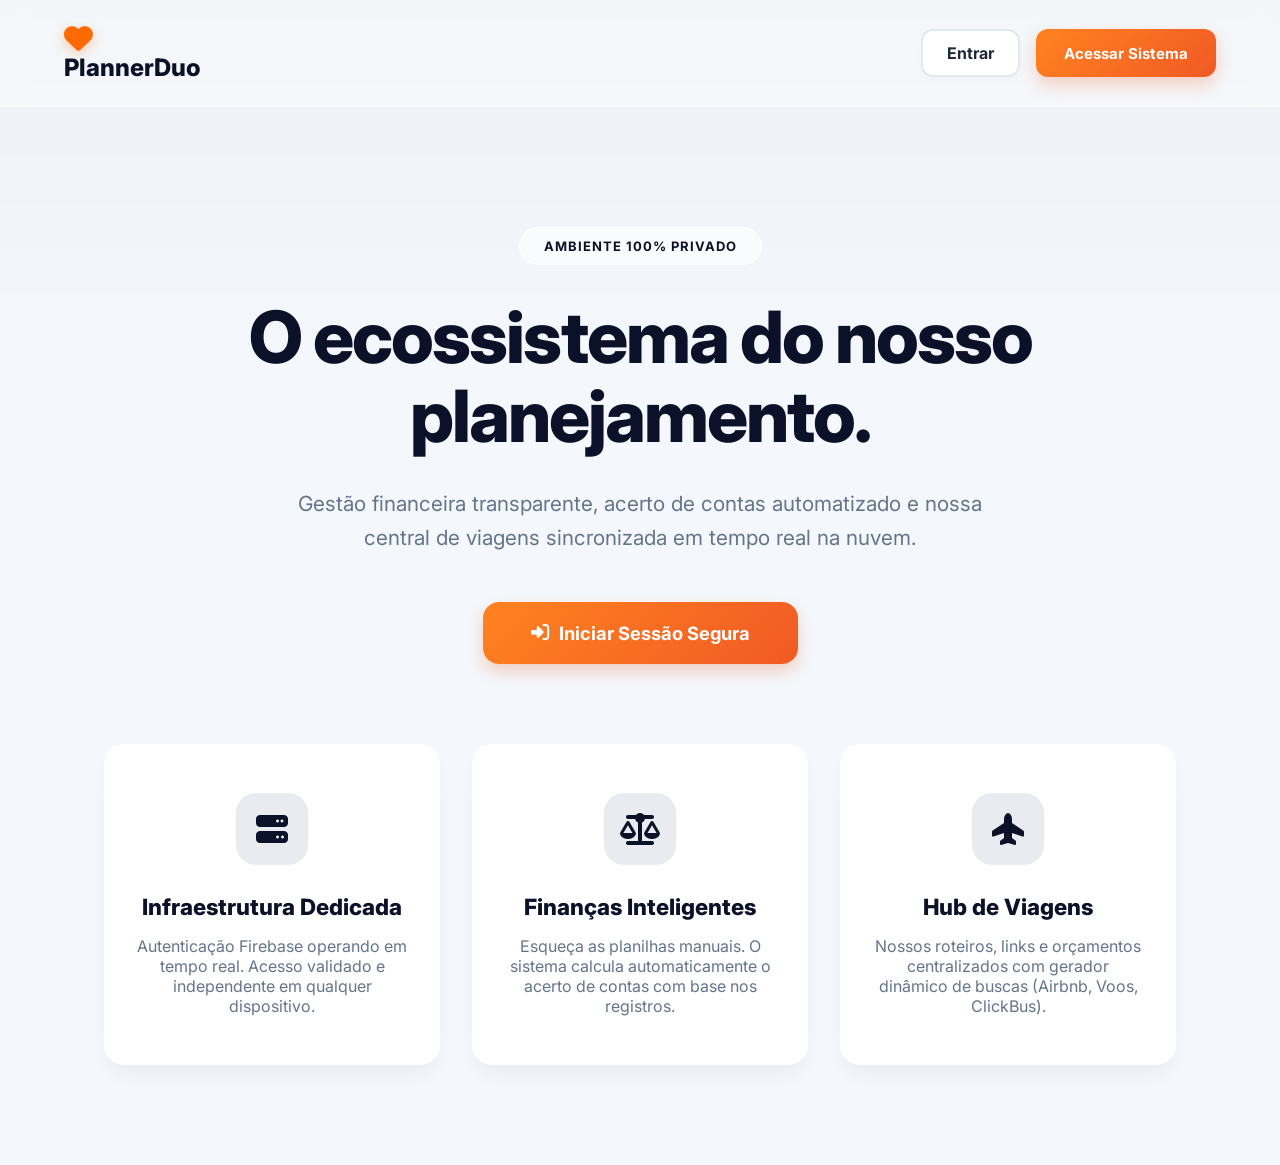
==== commit 9bf98799: "Merge branch 'main' of https://github.com/Tiago-Nocce/PlannerDuo" ====
--- a/public/index.html
+++ b/public/index.html
@@ -45,8 +45,7 @@
         <div class="card-flat" style="text-align: center; padding: 48px 32px;">
             <div
                 style="width: 72px; height: 72px; background: rgba(43,58,112,0.1); color: var(--primary-blue); border-radius: 20px; display: flex; align-items: center; justify-content: center; font-size: 2rem; margin: 0 auto 28px;">
-                <i class="fa-solid fa-server"></i>
-            </div>
+                <i class="fa-solid fa-server"></i></div>
             <h3 style="font-size: 1.4rem; color: var(--text-title); margin-bottom: 16px; font-weight: 800;">
                 Infraestrutura Dedicada</h3>
             <p class="text-muted">Autenticação Firebase operando em tempo real. Acesso validado e independente em
@@ -55,8 +54,7 @@
         <div class="card-flat" style="text-align: center; padding: 48px 32px;">
             <div
                 style="width: 72px; height: 72px; background: rgba(43,58,112,0.1); color: var(--primary-blue); border-radius: 20px; display: flex; align-items: center; justify-content: center; font-size: 2rem; margin: 0 auto 28px;">
-                <i class="fa-solid fa-scale-balanced"></i>
-            </div>
+                <i class="fa-solid fa-scale-balanced"></i></div>
             <h3 style="font-size: 1.4rem; color: var(--text-title); margin-bottom: 16px; font-weight: 800;">Finanças
                 Inteligentes</h3>
             <p class="text-muted">Esqueça as planilhas manuais. O sistema calcula automaticamente o acerto de contas com
@@ -65,8 +63,7 @@
         <div class="card-flat" style="text-align: center; padding: 48px 32px;">
             <div
                 style="width: 72px; height: 72px; background: rgba(43,58,112,0.1); color: var(--primary-blue); border-radius: 20px; display: flex; align-items: center; justify-content: center; font-size: 2rem; margin: 0 auto 28px;">
-                <i class="fa-solid fa-plane-up"></i>
-            </div>
+                <i class="fa-solid fa-plane-up"></i></div>
             <h3 style="font-size: 1.4rem; color: var(--text-title); margin-bottom: 16px; font-weight: 800;">Hub de
                 Viagens</h3>
             <p class="text-muted">Nossos roteiros, links e orçamentos centralizados com gerador dinâmico de buscas
--- a/public/style.css
+++ b/public/style.css
@@ -1,20 +1,27 @@
 :root {
-    --primary-blue: #2B3A70;
-    --active-blue: #3E4F8B;
-    --primary-orange: #E87A3E;
-    --orange-hover: #D06930;
-
-    --bg-main: #E9EDF4;
+    /* Cores Principais - Elegância e Vida */
+    --primary-blue: #0A1128;
+    --active-blue: #162447;
+    --primary-orange: #FF6A00;
+    --orange-hover: #E65C00;
+    --bg-main: #F4F7FB;
     --card-bg: #FFFFFF;
-    --text-dark: #1e293b;
-    --text-title: #2B3A70;
-    --text-light: #94a3b8;
-
-    --border-light: #e2e8f0;
-    --shadow-soft: 0 4px 6px -1px rgba(0, 0, 0, 0.05), 0 2px 4px -1px rgba(0, 0, 0, 0.03);
-
-    --success: #22c55e;
-    --danger: #ef4444;
+
+    /* Textos e Bordas */
+    --text-dark: #1E293B;
+    --text-title: #0A1128;
+    --text-light: #64748B;
+    --border-light: #E2E8F0;
+
+    /* Gradients e Sombras Robustas */
+    --gradient-orange: linear-gradient(135deg, #FF8220 0%, #F15A24 100%);
+    --gradient-blue: linear-gradient(135deg, #0A1128 0%, #1A2B56 100%);
+    --shadow-soft: 0 12px 24px -6px rgba(10, 17, 40, 0.06);
+    --shadow-hover: 0 20px 32px -8px rgba(10, 17, 40, 0.12);
+
+    /* Utilitários */
+    --success: #10B981;
+    --danger: #EF4444;
 }
 
 * {
@@ -29,6 +36,20 @@
     color: var(--text-dark);
     min-height: 100vh;
     overflow-x: hidden;
+    position: relative;
+}
+
+/* Detalhe vivo no fundo (Header Glow) */
+body::before {
+    content: '';
+    position: fixed;
+    top: 0;
+    left: 0;
+    width: 100%;
+    height: 40vh;
+    background: linear-gradient(180deg, rgba(10, 17, 40, 0.03) 0%, rgba(244, 247, 251, 0) 100%);
+    z-index: -1;
+    pointer-events: none;
 }
 
 .tela {
@@ -38,88 +59,141 @@
 
 .tela.ativa {
     display: flex;
-}
-
+    flex-direction: column;
+    animation: fadeIn 0.4s ease-out;
+}
+
+#tela-app.ativa {
+    flex-direction: row;
+}
+
+@keyframes fadeIn {
+    from {
+        opacity: 0;
+        transform: translateY(10px);
+    }
+
+    to {
+        opacity: 1;
+        transform: translateY(0);
+    }
+}
+
+/* ==========================================
+   COMPONENTES ROBUSTOS E CARTÕES
+========================================== */
 .card-flat {
     background: var(--card-bg);
+    border-radius: 20px;
+    box-shadow: var(--shadow-soft);
+    padding: 32px;
+    border: 1px solid rgba(255, 255, 255, 0.8);
+    transition: all 0.3s cubic-bezier(0.25, 0.8, 0.25, 1);
+}
+
+.card-flat:hover {
+    transform: translateY(-4px);
+    box-shadow: var(--shadow-hover);
+}
+
+/* ==========================================
+   BOTÕES VIBRANTES
+========================================== */
+.btn-primary {
+    background: var(--gradient-orange);
+    color: white;
+    padding: 14px 28px;
     border-radius: 12px;
-    box-shadow: var(--shadow-soft);
-    padding: 24px;
-    border: 1px solid var(--border-light);
-}
-
-.btn-primary {
-    background-color: var(--primary-orange);
-    color: white;
-    padding: 10px 20px;
-    border-radius: 8px;
-    font-weight: 600;
-    font-size: 14px;
+    font-weight: 700;
+    font-size: 15px;
     border: none;
     cursor: pointer;
-    transition: background 0.3s ease;
+    transition: all 0.3s ease;
     display: inline-flex;
     align-items: center;
-    gap: 8px;
+    justify-content: center;
+    gap: 10px;
+    box-shadow: 0 8px 16px rgba(241, 90, 36, 0.25);
 }
 
 .btn-primary:hover {
-    background-color: var(--orange-hover);
+    transform: translateY(-2px);
+    box-shadow: 0 12px 20px rgba(241, 90, 36, 0.35);
+    filter: brightness(1.05);
+}
+
+.btn-primary:active {
+    transform: translateY(0) scale(0.98);
+    box-shadow: 0 4px 8px rgba(241, 90, 36, 0.2);
 }
 
 .btn-block {
     width: 100%;
-    justify-content: center;
-    padding: 14px;
+    padding: 16px;
     font-size: 16px;
 }
 
 .btn-outline {
-    background: transparent;
-    border: 1px solid var(--border-light);
+    background: #FFFFFF;
+    border: 2px solid var(--border-light);
     color: var(--text-dark);
-    padding: 10px 20px;
-    border-radius: 8px;
-    font-weight: 600;
+    padding: 12px 24px;
+    border-radius: 12px;
+    font-weight: 700;
     cursor: pointer;
+    transition: all 0.3s ease;
+    box-shadow: 0 4px 6px rgba(0, 0, 0, 0.02);
 }
 
 .btn-outline:hover {
-    background: #f1f5f9;
+    border-color: var(--primary-blue);
+    color: var(--primary-blue);
+    background: #F8FAFC;
+    transform: translateY(-2px);
 }
 
 .btn-icon {
     background: transparent;
     border: none;
     color: var(--text-light);
-    font-size: 1.2rem;
+    font-size: 1.3rem;
     cursor: pointer;
+    transition: color 0.3s;
 }
 
 .btn-icon:hover {
     color: var(--primary-orange);
 }
 
-.text-success {
-    color: var(--success) !important;
-}
-
-.text-danger {
-    color: var(--danger) !important;
-}
-
-.text-muted {
-    color: var(--text-light);
-}
-
+.badge {
+    padding: 6px 12px;
+    border-radius: 8px;
+    font-size: 12px;
+    font-weight: 700;
+    letter-spacing: 0.5px;
+}
+
+.badge.receita {
+    background: #dcfce7;
+    color: #059669;
+}
+
+.badge.despesa {
+    background: #fee2e2;
+    color: #dc2626;
+}
+
+/* ==========================================
+   INPUTS E FORMULÁRIOS ELEGANTES
+========================================== */
 .form-group {
-    margin-bottom: 16px;
+    margin-bottom: 20px;
     text-align: left;
 }
 
 .form-row {
     display: flex;
-    gap: 15px;
+    gap: 20px;
 }
 
 .form-row .form-group {
@@ -128,10 +202,10 @@
 
 .form-group label {
     display: block;
-    margin-bottom: 6px;
-    font-weight: 600;
-    color: var(--text-dark);
-    font-size: 13px;
+    margin-bottom: 8px;
+    font-weight: 700;
+    font-size: 13.5px;
+    color: var(--text-title);
 }
 
 .input-wrapper {
@@ -143,501 +217,274 @@
 
 .input-wrapper i {
     position: absolute;
-    left: 14px;
+    left: 16px;
     color: var(--text-light);
+    font-size: 1.1rem;
+    z-index: 2;
 }
 
 .input-wrapper input,
 .input-wrapper select {
     width: 100%;
-    padding: 12px 12px 12px 42px;
-    border: 1px solid var(--border-light);
-    border-radius: 8px;
-    font-size: 14px;
+    padding: 16px 16px 16px 48px;
+    border: 2px solid transparent;
+    border-radius: 14px;
+    font-size: 15px;
+    font-weight: 500;
     outline: none;
-    transition: border-color 0.3s;
-    background: #f8fafc;
+    background: #Eef2f6;
     color: var(--text-dark);
+    transition: all 0.3s ease;
 }
 
 .input-wrapper input:focus,
 .input-wrapper select:focus {
+    background: #FFFFFF;
     border-color: var(--primary-blue);
-    background: white;
-}
-
-.input-wrapper input[type="date"],
-.input-wrapper select {
-    padding-left: 14px;
-}
-
-.logo-header {
-    display: flex;
-    align-items: center;
-    gap: 10px;
-    justify-content: flex-start;
-}
-
-.logo-icon {
-    color: var(--primary-orange);
-    font-size: 1.5rem;
-}
-
-#tela-autenticacao {
-    align-items: center;
-    justify-content: center;
-    padding: 20px;
-}
-
-.auth-wrapper {
-    display: flex;
-    width: 100%;
-    max-width: 900px;
-    padding: 0;
-    overflow: hidden;
-    flex-direction: row;
-}
-
-.auth-info {
-    flex: 1;
-    padding: 40px;
-    background: var(--primary-blue);
-    color: white;
-    display: flex;
-    flex-direction: column;
-    justify-content: center;
-    border-radius: 12px 0 0 12px;
-}
-
-.auth-info h1 {
-    font-size: 1.8rem;
-    font-weight: 800;
-    color: white;
-}
-
-.auth-info h2 {
-    font-size: 1.2rem;
+    box-shadow: 0 8px 16px rgba(10, 17, 40, 0.08);
+}
+
+.input-wrapper input::placeholder {
+    color: #94A3B8;
     font-weight: 400;
-    margin: 10px 0 20px;
-    opacity: 0.9;
-}
-
-.auth-features {
-    list-style: none;
-    margin-top: 15px;
-}
-
-.auth-features li {
-    margin-bottom: 12px;
-    display: flex;
-    align-items: center;
-    gap: 10px;
-    font-weight: 500;
-    font-size: 14px;
-}
-
-.auth-forms {
-    flex: 1;
-    padding: 40px;
-    display: flex;
-    flex-direction: column;
-    justify-content: center;
-}
-
-.secao-form {
-    display: none;
-}
-
-.secao-form.ativa {
-    display: block;
-    animation: fadeIn 0.3s ease;
-}
-
-.secao-form h2 {
-    font-size: 1.7rem;
-    margin-bottom: 4px;
-    color: var(--text-title);
-    font-weight: 800;
-}
-
-.secao-form p {
-    color: var(--text-light);
-    margin-bottom: 20px;
-    font-size: 14px;
-}
-
-.auth-switch {
-    margin-top: 18px;
-    font-size: 13px;
-    text-align: center;
-}
-
-.auth-switch a {
-    color: var(--primary-blue);
-    font-weight: 700;
-    text-decoration: none;
-}
-
+}
+
+/* ==========================================
+   SIDEBAR E MAIN CONTENT
+========================================== */
 .sidebar {
-    width: 260px;
-    background-color: var(--primary-blue);
+    width: 280px;
+    background: var(--gradient-blue);
     color: white;
     display: flex;
     flex-direction: column;
     position: fixed;
-    height: 100vh;
-    left: 0;
-    top: 0;
+    height: 96vh;
+    left: 2vh;
+    top: 2vh;
     z-index: 100;
+    border-radius: 24px;
+    box-shadow: 0 20px 40px rgba(10, 17, 40, 0.2);
 }
 
 .sidebar-header {
-    padding: 24px;
-    border-bottom: 1px solid rgba(255, 255, 255, 0.1);
-    display: flex;
-    align-items: center;
-    gap: 10px;
+    padding: 32px 24px 24px;
+    display: flex;
+    align-items: center;
+    gap: 12px;
 }
 
 .sidebar-header h2 {
-    font-size: 1.4rem;
+    font-size: 1.6rem;
     font-weight: 800;
     color: white;
     margin: 0;
+    letter-spacing: -0.5px;
+}
+
+.logo-icon {
+    color: var(--primary-orange);
+    font-size: 1.8rem;
+    filter: drop-shadow(0 4px 6px rgba(255, 106, 0, 0.3));
 }
 
 .sidebar-nav {
     flex: 1;
-    padding: 20px 0;
+    padding: 10px 16px;
     display: flex;
     flex-direction: column;
+    gap: 6px;
 }
 
 .nav-item {
     text-decoration: none;
-    color: #cbd5e1;
-    padding: 14px 24px;
-    display: flex;
-    align-items: center;
-    gap: 14px;
-    transition: background 0.3s;
-    font-weight: 500;
-    font-size: 14px;
+    color: rgba(255, 255, 255, 0.7);
+    padding: 16px 20px;
+    display: flex;
+    align-items: center;
+    gap: 16px;
+    font-weight: 600;
+    font-size: 14.5px;
+    border-radius: 14px;
+    transition: all 0.3s ease;
 }
 
 .nav-item i {
-    width: 20px;
+    width: 22px;
     text-align: center;
+    font-size: 1.1rem;
 }
 
 .nav-item:hover,
 .nav-item.ativo {
-    background-color: var(--active-blue);
+    background: rgba(255, 255, 255, 0.1);
     color: white;
+    box-shadow: inset 2px 2px 0 rgba(255, 255, 255, 0.05);
+}
+
+.nav-item.ativo {
+    background: var(--primary-orange);
+    box-shadow: 0 4px 12px rgba(255, 106, 0, 0.3);
 }
 
 .sidebar-footer {
-    padding: 18px 24px;
+    padding: 24px;
     display: flex;
     justify-content: space-between;
     align-items: center;
-    border-top: 1px solid rgba(255, 255, 255, 0.1);
-}
-
-.user-info {
-    display: flex;
-    align-items: center;
-    gap: 10px;
+    background: rgba(0, 0, 0, 0.15);
+    border-radius: 0 0 24px 24px;
     font-weight: 600;
     font-size: 13px;
 }
 
-.avatar {
-    width: 32px;
-    height: 32px;
-    border-radius: 50%;
-    background: var(--primary-orange);
-    display: flex;
-    align-items: center;
-    justify-content: center;
-    color: white;
-}
-
 .main-content {
-    margin-left: 260px;
+    margin-left: 310px;
     flex: 1;
-    padding: 40px;
-    position: relative;
-}
-
-.mobile-header {
-    display: none;
+    padding: 40px 50px;
+    width: calc(100% - 310px);
 }
 
 .view {
     display: none;
-    animation: fadeIn 0.3s ease-out;
+    animation: fadeIn 0.4s cubic-bezier(0.16, 1, 0.3, 1);
 }
 
 .view.ativa {
     display: block;
 }
 
-@keyframes fadeIn {
-    from {
-        opacity: 0;
-        transform: translateY(5px);
-    }
-
-    to {
-        opacity: 1;
-        transform: translateY(0);
-    }
-}
-
 .view-header {
     display: flex;
     justify-content: space-between;
     align-items: center;
-    margin-bottom: 24px;
+    margin-bottom: 40px;
 }
 
 .view-title {
-    font-size: 1.6rem;
+    font-size: 2.2rem;
     color: var(--text-title);
     font-weight: 800;
-}
-
-.finance-summary {
-    display: flex;
-    justify-content: space-between;
-    align-items: center;
-    margin-bottom: 24px;
-    padding: 30px 40px;
-}
-
-.summary-item {
-    display: flex;
-    flex-direction: column;
-}
-
-.summary-item.center {
-    text-align: center;
-}
-
-.summary-item.right {
-    text-align: right;
-}
-
-.summary-label {
-    font-size: 0.85rem;
-    color: var(--text-light);
-    font-weight: 600;
-    text-transform: uppercase;
-    margin-bottom: 8px;
-    letter-spacing: 0.5px;
-}
-
-.summary-item h3 {
-    font-size: 2.2rem;
-    font-weight: 800;
-    margin: 0;
-}
-
-.table-responsive {
-    overflow-x: auto;
-}
-
-.data-table {
-    width: 100%;
-    border-collapse: collapse;
-}
-
-.data-table th,
-.data-table td {
-    padding: 16px 24px;
-    text-align: left;
-    border-bottom: 1px solid var(--border-light);
-    font-size: 14px;
-    color: var(--text-dark);
-}
-
-.data-table th {
-    color: var(--text-light);
-    font-weight: 600;
-    text-transform: uppercase;
-    font-size: 11px;
-    letter-spacing: 0.5px;
-    background: #f8fafc;
-}
-
-.badge {
-    padding: 4px 10px;
-    border-radius: 6px;
-    font-size: 12px;
-    font-weight: 600;
-}
-
-.badge.receita {
-    background: #dcfce7;
-    color: var(--success);
-}
-
-.badge.despesa {
-    background: #fee2e2;
-    color: var(--danger);
-}
-
+    letter-spacing: -1px;
+}
+
+/* ==========================================
+   CARDS DE ESTATÍSTICA (DASHBOARD)
+========================================== */
 .dashboard-grid,
 .cards-grid {
     display: grid;
-    grid-template-columns: repeat(auto-fill, minmax(280px, 1fr));
-    gap: 20px;
-    margin-bottom: 24px;
+    grid-template-columns: repeat(auto-fit, minmax(300px, 1fr));
+    gap: 30px;
+    margin-bottom: 30px;
 }
 
 .stat-card {
     display: flex;
     align-items: center;
-    gap: 16px;
+    gap: 24px;
+    padding: 32px;
+}
+
+.stat-icon {
+    width: 68px;
+    height: 68px;
+    border-radius: 20px;
+    background: linear-gradient(135deg, rgba(10, 17, 40, 0.05), rgba(10, 17, 40, 0.01));
+    color: var(--primary-blue);
+    display: flex;
+    align-items: center;
+    justify-content: center;
+    font-size: 1.8rem;
+    box-shadow: inset 0 0 0 1px rgba(10, 17, 40, 0.05);
+}
+
+.stat-info h3 {
+    font-size: 0.95rem;
+    color: var(--text-light);
+    margin-bottom: 8px;
+    font-weight: 700;
+    text-transform: uppercase;
+    letter-spacing: 0.5px;
+}
+
+.stat-info p {
+    font-size: 1.8rem;
+    font-weight: 800;
+    color: var(--text-title);
+    margin: 0;
+    letter-spacing: -0.5px;
+}
+
+/* ==========================================
+   TABELAS ELEGANTES
+========================================== */
+.table-responsive {
+    overflow-x: auto;
+    padding-bottom: 10px;
+}
+
+.data-table {
+    width: 100%;
+    border-collapse: separate;
+    border-spacing: 0 10px;
+}
+
+.data-table th {
+    padding: 0 24px 10px;
+    color: var(--text-light);
+    font-weight: 700;
+    text-transform: uppercase;
+    font-size: 11.5px;
+    letter-spacing: 1px;
+}
+
+.data-table td {
     padding: 24px;
-}
-
-.stat-icon {
-    width: 50px;
-    height: 50px;
-    border-radius: 10px;
-    background: #f1f5f9;
-    color: var(--primary-blue);
-    display: flex;
-    align-items: center;
-    justify-content: center;
-    font-size: 1.4rem;
-}
-
-.stat-info h3 {
-    font-size: 0.85rem;
-    color: var(--text-light);
-    margin-bottom: 4px;
-    font-weight: 600;
-}
-
-.stat-info p {
-    font-size: 1.4rem;
-    font-weight: 800;
+    background: #FFFFFF;
+    font-size: 15px;
+    font-weight: 500;
     color: var(--text-dark);
-    margin: 0;
-}
-
-.hub-viagens {
-    margin-bottom: 30px;
-    border-left: 4px solid var(--primary-orange);
-}
-
-.hub-header h3 {
-    font-size: 1.1rem;
-    color: var(--text-title);
-    margin-bottom: 16px;
-    font-weight: 700;
-}
-
-.hub-form-grid {
-    display: grid;
-    grid-template-columns: repeat(auto-fit, minmax(180px, 1fr));
-    gap: 15px;
-    margin-bottom: 20px;
-}
-
-.hub-categorias {
-    display: flex;
-    flex-direction: column;
-    gap: 12px;
-    padding-top: 15px;
     border-top: 1px solid var(--border-light);
-}
-
-.hub-grupo {
-    display: flex;
-    align-items: center;
-    gap: 12px;
-    flex-wrap: wrap;
-}
-
-.categoria-label {
-    font-size: 13px;
-    font-weight: 600;
-    color: var(--text-dark);
-    min-width: 100px;
-}
-
-.hub-botoes {
-    display: flex;
-    gap: 8px;
-    flex-wrap: wrap;
-}
-
-.btn-hub {
-    padding: 8px 14px;
-    border: none;
-    border-radius: 6px;
-    font-weight: 600;
-    font-size: 12px;
-    color: white;
-    cursor: pointer;
-    display: inline-flex;
-    gap: 6px;
-    align-items: center;
-}
-
-.btn-airbnb {
-    background: #ff5a5f;
-}
-
-.btn-booking {
-    background: #003580;
-}
-
-.btn-googleflights {
-    background: #1a73e8;
-}
-
-.btn-azul {
-    background: #002561;
-}
-
-.btn-gol {
-    background: #ff6000;
-}
-
-.btn-latam {
-    background: #e8112d;
-}
-
-.btn-decolar {
-    background: #fa2557;
-}
-
-.btn-buser {
-    background: #ff007a;
-}
-
-.btn-clickbus {
-    background: #00b14f;
-}
-
+    border-bottom: 1px solid var(--border-light);
+    transition: all 0.2s;
+}
+
+.data-table tr td:first-child {
+    border-radius: 16px 0 0 16px;
+    border-left: 1px solid var(--border-light);
+}
+
+.data-table tr td:last-child {
+    border-radius: 0 16px 16px 0;
+    border-right: 1px solid var(--border-light);
+}
+
+.data-table tr:hover td {
+    transform: scale(1.01);
+    box-shadow: 0 4px 12px rgba(0, 0, 0, 0.03);
+    z-index: 10;
+    position: relative;
+    border-color: transparent;
+}
+
+/* ==========================================
+   MODAIS E NOTIFICAÇÕES (TOAST)
+========================================== */
 .modal-overlay {
     position: fixed;
     top: 0;
     left: 0;
     width: 100%;
     height: 100%;
-    background: rgba(15, 23, 42, 0.5);
+    background: rgba(10, 17, 40, 0.4);
+    backdrop-filter: blur(8px);
     display: none;
     align-items: center;
     justify-content: center;
     z-index: 1000;
     opacity: 0;
-    transition: opacity 0.2s;
+    transition: opacity 0.3s;
 }
 
 .modal-overlay.ativa {
@@ -647,107 +494,273 @@
 
 .modal {
     width: 100%;
-    max-width: 450px;
-    transform: translateY(20px);
-    transition: transform 0.2s;
-    padding: 24px;
+    max-width: 540px;
+    transform: translateY(40px) scale(0.95);
+    transition: all 0.4s cubic-bezier(0.16, 1, 0.3, 1);
+    padding: 40px;
 }
 
 .modal-overlay.ativa .modal {
-    transform: translateY(0);
+    transform: translateY(0) scale(1);
 }
 
 .modal-header {
     display: flex;
     justify-content: space-between;
     align-items: center;
-    margin-bottom: 20px;
+    margin-bottom: 32px;
 }
 
 .modal-header h3 {
+    font-size: 1.6rem;
+    color: var(--text-title);
+    font-weight: 800;
+    letter-spacing: -0.5px;
+}
+
+.btn-close {
+    background: #F1F5F9;
+    border: none;
     font-size: 1.2rem;
-    color: var(--text-title);
-    font-weight: 700;
-}
-
-.btn-close {
-    background: none;
-    border: none;
-    font-size: 1.4rem;
+    width: 40px;
+    height: 40px;
+    border-radius: 50%;
     color: var(--text-light);
     cursor: pointer;
+    transition: 0.2s;
+    display: flex;
+    align-items: center;
+    justify-content: center;
+}
+
+.btn-close:hover {
+    background: var(--danger);
+    color: white;
+    transform: rotate(90deg);
 }
 
 .modal-footer {
     display: flex;
     justify-content: flex-end;
-    gap: 10px;
-    margin-top: 20px;
+    gap: 16px;
+    margin-top: 40px;
 }
 
 #toast-container {
     position: fixed;
-    bottom: 20px;
-    right: 20px;
+    bottom: 32px;
+    right: 32px;
     display: flex;
     flex-direction: column;
-    gap: 10px;
+    gap: 16px;
     z-index: 2000;
 }
 
 .toast {
     background: white;
-    border-left: 4px solid var(--primary-orange);
-    padding: 14px 20px;
-    border-radius: 8px;
-    box-shadow: 0 4px 12px rgba(0, 0, 0, 0.1);
-    display: flex;
-    align-items: center;
-    gap: 12px;
-    animation: slideIn 0.3s ease-out forwards;
-    font-weight: 600;
-    font-size: 13px;
-    color: var(--text-dark);
+    border-left: 5px solid var(--primary-orange);
+    padding: 20px 28px;
+    border-radius: 12px;
+    box-shadow: 0 15px 35px -5px rgba(10, 17, 40, 0.15);
+    display: flex;
+    align-items: center;
+    gap: 16px;
+    font-weight: 700;
+    font-size: 15px;
+    color: var(--text-title);
+    animation: slideIn 0.4s cubic-bezier(0.16, 1, 0.3, 1) forwards;
 }
 
 @keyframes slideIn {
     from {
-        transform: translateX(100%);
+        transform: translateX(120%) scale(0.9);
+        opacity: 0;
     }
 
     to {
-        transform: translateX(0);
-    }
-}
-
-.toast.oculto {
-    opacity: 0;
-    transition: opacity 0.3s;
-}
-
-@media (max-width: 860px) {
+        transform: translateX(0) scale(1);
+        opacity: 1;
+    }
+}
+
+/* ==========================================
+   TELA DE AUTENTICAÇÃO
+========================================== */
+.auth-wrapper {
+    display: flex;
+    width: 100%;
+    max-width: 1000px;
+    padding: 0;
+    overflow: hidden;
+    border-radius: 24px;
+    box-shadow: 0 24px 48px -12px rgba(10, 17, 40, 0.15);
+    margin: 0 auto;
+    background: white;
+}
+
+.auth-info {
+    flex: 1;
+    padding: 60px;
+    background: var(--gradient-blue);
+    color: white;
+    display: flex;
+    flex-direction: column;
+    justify-content: center;
+    position: relative;
+    overflow: hidden;
+}
+
+.auth-info::after {
+    content: '';
+    position: absolute;
+    width: 150%;
+    height: 150%;
+    background: radial-gradient(circle, rgba(255, 106, 0, 0.1) 0%, transparent 60%);
+    top: -50%;
+    left: -50%;
+}
+
+.auth-forms {
+    flex: 1.1;
+    padding: 60px;
+    display: flex;
+    flex-direction: column;
+    justify-content: center;
+}
+
+.secao-form {
+    display: none;
+}
+
+.secao-form.ativa {
+    display: block;
+    animation: fadeIn 0.4s;
+}
+
+.auth-switch {
+    margin-top: 32px;
+    font-size: 14.5px;
+    text-align: center;
+    color: var(--text-light);
+}
+
+.auth-switch a {
+    color: var(--primary-orange);
+    font-weight: 800;
+    text-decoration: none;
+    transition: 0.2s;
+}
+
+.auth-switch a:hover {
+    color: var(--orange-hover);
+    text-decoration: underline;
+}
+
+/* ==========================================
+   BOTÕES HUB E EXTRAS
+========================================== */
+.btn-hub {
+    padding: 10px 16px;
+    border: none;
+    border-radius: 10px;
+    font-weight: 700;
+    font-size: 13px;
+    color: white;
+    cursor: pointer;
+    display: inline-flex;
+    gap: 8px;
+    align-items: center;
+    transition: all 0.2s;
+    box-shadow: 0 4px 10px rgba(0, 0, 0, 0.1);
+}
+
+.btn-hub:hover {
+    transform: translateY(-3px);
+    filter: brightness(1.1);
+    box-shadow: 0 8px 15px rgba(0, 0, 0, 0.15);
+}
+
+.btn-airbnb {
+    background: #ff5a5f;
+}
+
+.btn-booking {
+    background: #003580;
+}
+
+.btn-googleflights {
+    background: #1a73e8;
+}
+
+.btn-azul {
+    background: #002561;
+}
+
+.btn-gol {
+    background: #ff6000;
+}
+
+.btn-latam {
+    background: #e8112d;
+}
+
+.btn-buser {
+    background: #ff007a;
+}
+
+.btn-clickbus {
+    background: #00b14f;
+}
+
+.text-success {
+    color: var(--success) !important;
+}
+
+.text-danger {
+    color: var(--danger) !important;
+}
+
+.text-muted {
+    color: var(--text-light);
+}
+
+/* ==========================================
+   RESPONSIVIDADE (MOBILE)
+========================================== */
+@media (max-width: 900px) {
     .auth-wrapper {
         flex-direction: column;
+        border-radius: 20px;
+        max-width: 90%;
     }
 
     .auth-info {
-        border-radius: 12px 12px 0 0;
-        padding: 24px;
+        padding: 40px 24px;
+        text-align: center;
+    }
+
+    .auth-forms {
+        padding: 40px 24px;
     }
 
     .sidebar {
         left: -100%;
-        transition: left 0.3s;
+        top: 0;
+        height: 100vh;
+        border-radius: 0 24px 24px 0;
+        transition: left 0.4s cubic-bezier(0.16, 1, 0.3, 1);
     }
 
     .sidebar.aberto {
         left: 0;
+        box-shadow: 20px 0 50px rgba(10, 17, 40, 0.3);
     }
 
     .main-content {
         margin-left: 0;
-        padding: 15px;
-        padding-top: 80px;
+        padding: 20px;
+        padding-top: 100px;
+        width: 100%;
     }
 
     .mobile-header {
@@ -756,41 +769,19 @@
         top: 0;
         left: 0;
         width: 100%;
-        background: white;
-        padding: 15px 20px;
+        background: rgba(255, 255, 255, 0.95);
+        backdrop-filter: blur(10px);
+        padding: 15px 24px;
         justify-content: space-between;
         align-items: center;
         z-index: 90;
-        box-shadow: var(--shadow-soft);
-    }
-
-    .mobile-header h2 {
-        color: var(--primary-blue);
-        font-size: 1.2rem;
-        font-weight: 800;
-        margin: 0;
+        box-shadow: 0 4px 20px rgba(10, 17, 40, 0.05);
     }
 
     .view-header {
         flex-direction: column;
         align-items: flex-start;
-        gap: 12px;
-    }
-
-    .finance-summary {
-        flex-direction: column;
         gap: 20px;
-        text-align: center;
-    }
-
-    .summary-item {
-        border-left: none !important;
-        padding-left: 0 !important;
-    }
-
-    .summary-item.center,
-    .summary-item.right {
-        text-align: center;
     }
 
     .form-row {
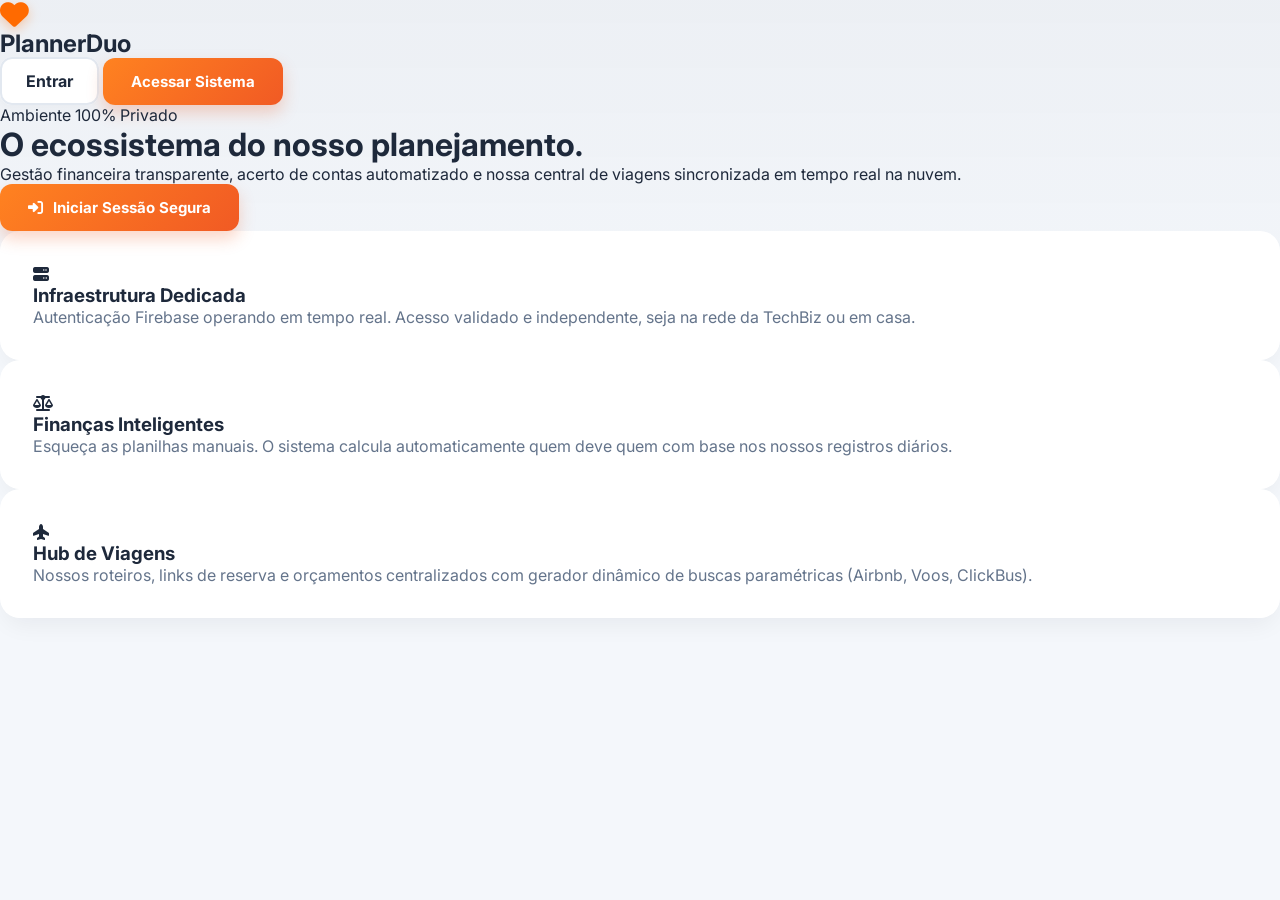
==== commit c9b4f804: "feat: implement dashboard and travel planning UI modules with secure session management" ====
--- a/public/index.html
+++ b/public/index.html
@@ -4,70 +4,53 @@
 <head>
     <meta charset="UTF-8">
     <meta name="viewport" content="width=device-width, initial-scale=1.0">
-    <title>PlannerDuo - Sincronize sua Rotina</title>
+    <title>PlannerDuo - Tiago & Yasmin</title>
     <link rel="stylesheet" href="https://cdnjs.cloudflare.com/ajax/libs/font-awesome/6.4.0/css/all.min.css">
     <link href="https://fonts.googleapis.com/css2?family=Inter:wght@400;500;600;700;800&display=swap" rel="stylesheet">
     <link rel="stylesheet" href="style.css">
 </head>
 
-<body style="display: flex; flex-direction: column; min-height: 100vh;">
-    <nav
-        style="display: flex; justify-content: space-between; align-items: center; padding: 24px 5%; position: sticky; top: 0; z-index: 100; background: rgba(255,255,255,0.4); backdrop-filter: blur(12px); border-bottom: 1px solid rgba(255,255,255,0.4);">
+<body class="landing-body">
+    <nav class="landing-nav">
         <div class="logo-header">
             <i class="fa-solid fa-heart logo-icon"></i>
-            <h2 style="color: var(--primary-blue); font-weight: 800; margin: 0; font-size: 1.5rem;">PlannerDuo</h2>
+            <h2>PlannerDuo</h2>
         </div>
-        <div style="display: flex; gap: 16px;">
+        <div class="nav-links">
             <a href="auth.html" class="btn-outline" style="text-decoration: none;">Entrar</a>
             <a href="auth.html" class="btn-primary" style="text-decoration: none;">Acessar Sistema</a>
         </div>
     </nav>
-    <header
-        style="text-align: center; padding: 120px 20px 80px; flex: 1; display: flex; flex-direction: column; justify-content: center; align-items: center;">
-        <div style="max-width: 900px;">
-            <div
-                style="display: inline-block; background: rgba(255,255,255,0.6); backdrop-filter: blur(8px); color: var(--primary-blue); padding: 10px 24px; border-radius: 30px; font-weight: 700; font-size: 13px; margin-bottom: 32px; border: 1px solid rgba(255,255,255,0.8); text-transform: uppercase; letter-spacing: 1px;">
-                Ambiente 100% Privado</div>
-            <h1
-                style="font-size: 4.5rem; color: var(--text-title); margin-bottom: 32px; line-height: 1.1; font-weight: 800; letter-spacing: -2px;">
-                O ecossistema do nosso planejamento.</h1>
-            <p
-                style="font-size: 1.3rem; color: var(--text-light); margin-bottom: 48px; line-height: 1.6; max-width: 700px; margin-left: auto; margin-right: auto;">
-                Gestão financeira transparente, acerto de contas automatizado e nossa central de viagens sincronizada em
-                tempo real na nuvem.</p>
-            <a href="auth.html" class="btn-primary"
-                style="padding: 20px 48px; font-size: 1.15rem; text-decoration: none; border-radius: 16px;"><i
-                    class="fa-solid fa-right-to-bracket"></i> Iniciar Sessão Segura</a>
+    <header class="hero-section">
+        <div class="hero-content">
+            <div class="badge-destaque">Ambiente 100% Privado</div>
+            <h1 class="hero-title">O ecossistema do nosso planejamento.</h1>
+            <p class="hero-subtitle">Gestão financeira transparente, acerto de contas automatizado e nossa central de
+                viagens sincronizada em tempo real na nuvem.</p>
+            <div class="hero-buttons">
+                <a href="auth.html" class="btn-primary btn-large" style="text-decoration: none;"><i
+                        class="fa-solid fa-right-to-bracket"></i> Iniciar Sessão Segura</a>
+            </div>
         </div>
     </header>
-    <section
-        style="display: grid; grid-template-columns: repeat(auto-fit, minmax(320px, 1fr)); gap: 32px; max-width: 1200px; margin: 0 auto 100px; padding: 0 5%;">
-        <div class="card-flat" style="text-align: center; padding: 48px 32px;">
-            <div
-                style="width: 72px; height: 72px; background: rgba(43,58,112,0.1); color: var(--primary-blue); border-radius: 20px; display: flex; align-items: center; justify-content: center; font-size: 2rem; margin: 0 auto 28px;">
-                <i class="fa-solid fa-server"></i></div>
-            <h3 style="font-size: 1.4rem; color: var(--text-title); margin-bottom: 16px; font-weight: 800;">
-                Infraestrutura Dedicada</h3>
-            <p class="text-muted">Autenticação Firebase operando em tempo real. Acesso validado e independente em
-                qualquer dispositivo.</p>
+    <section class="features-section">
+        <div class="feature-card card-flat">
+            <div class="feature-icon"><i class="fa-solid fa-server"></i></div>
+            <h3>Infraestrutura Dedicada</h3>
+            <p class="text-muted">Autenticação Firebase operando em tempo real. Acesso validado e independente, seja na
+                rede da TechBiz ou em casa.</p>
         </div>
-        <div class="card-flat" style="text-align: center; padding: 48px 32px;">
-            <div
-                style="width: 72px; height: 72px; background: rgba(43,58,112,0.1); color: var(--primary-blue); border-radius: 20px; display: flex; align-items: center; justify-content: center; font-size: 2rem; margin: 0 auto 28px;">
-                <i class="fa-solid fa-scale-balanced"></i></div>
-            <h3 style="font-size: 1.4rem; color: var(--text-title); margin-bottom: 16px; font-weight: 800;">Finanças
-                Inteligentes</h3>
-            <p class="text-muted">Esqueça as planilhas manuais. O sistema calcula automaticamente o acerto de contas com
-                base nos registros.</p>
+        <div class="feature-card card-flat">
+            <div class="feature-icon"><i class="fa-solid fa-scale-balanced"></i></div>
+            <h3>Finanças Inteligentes</h3>
+            <p class="text-muted">Esqueça as planilhas manuais. O sistema calcula automaticamente quem deve quem com
+                base nos nossos registros diários.</p>
         </div>
-        <div class="card-flat" style="text-align: center; padding: 48px 32px;">
-            <div
-                style="width: 72px; height: 72px; background: rgba(43,58,112,0.1); color: var(--primary-blue); border-radius: 20px; display: flex; align-items: center; justify-content: center; font-size: 2rem; margin: 0 auto 28px;">
-                <i class="fa-solid fa-plane-up"></i></div>
-            <h3 style="font-size: 1.4rem; color: var(--text-title); margin-bottom: 16px; font-weight: 800;">Hub de
-                Viagens</h3>
-            <p class="text-muted">Nossos roteiros, links e orçamentos centralizados com gerador dinâmico de buscas
-                (Airbnb, Voos, ClickBus).</p>
+        <div class="feature-card card-flat">
+            <div class="feature-icon"><i class="fa-solid fa-plane-up"></i></div>
+            <h3>Hub de Viagens</h3>
+            <p class="text-muted">Nossos roteiros, links de reserva e orçamentos centralizados com gerador dinâmico de
+                buscas paramétricas (Airbnb, Voos, ClickBus).</p>
         </div>
     </section>
 </body>
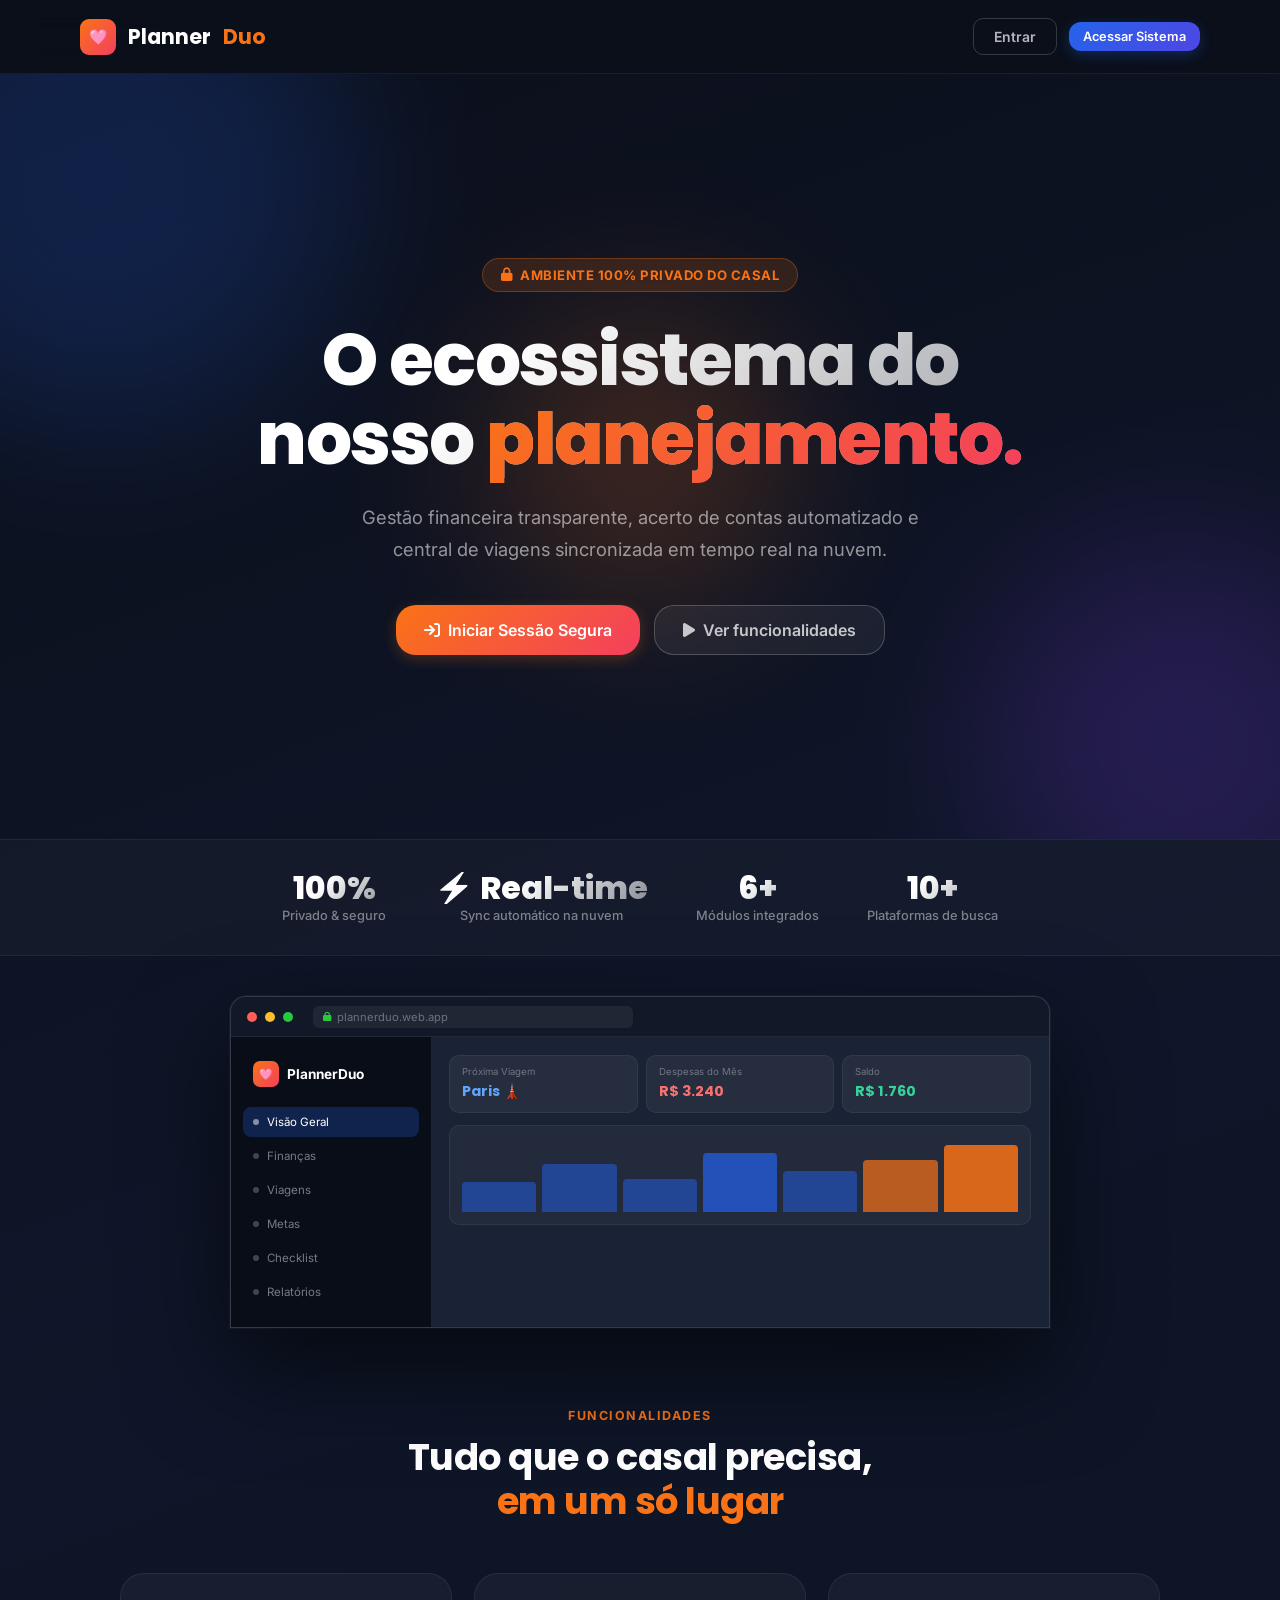
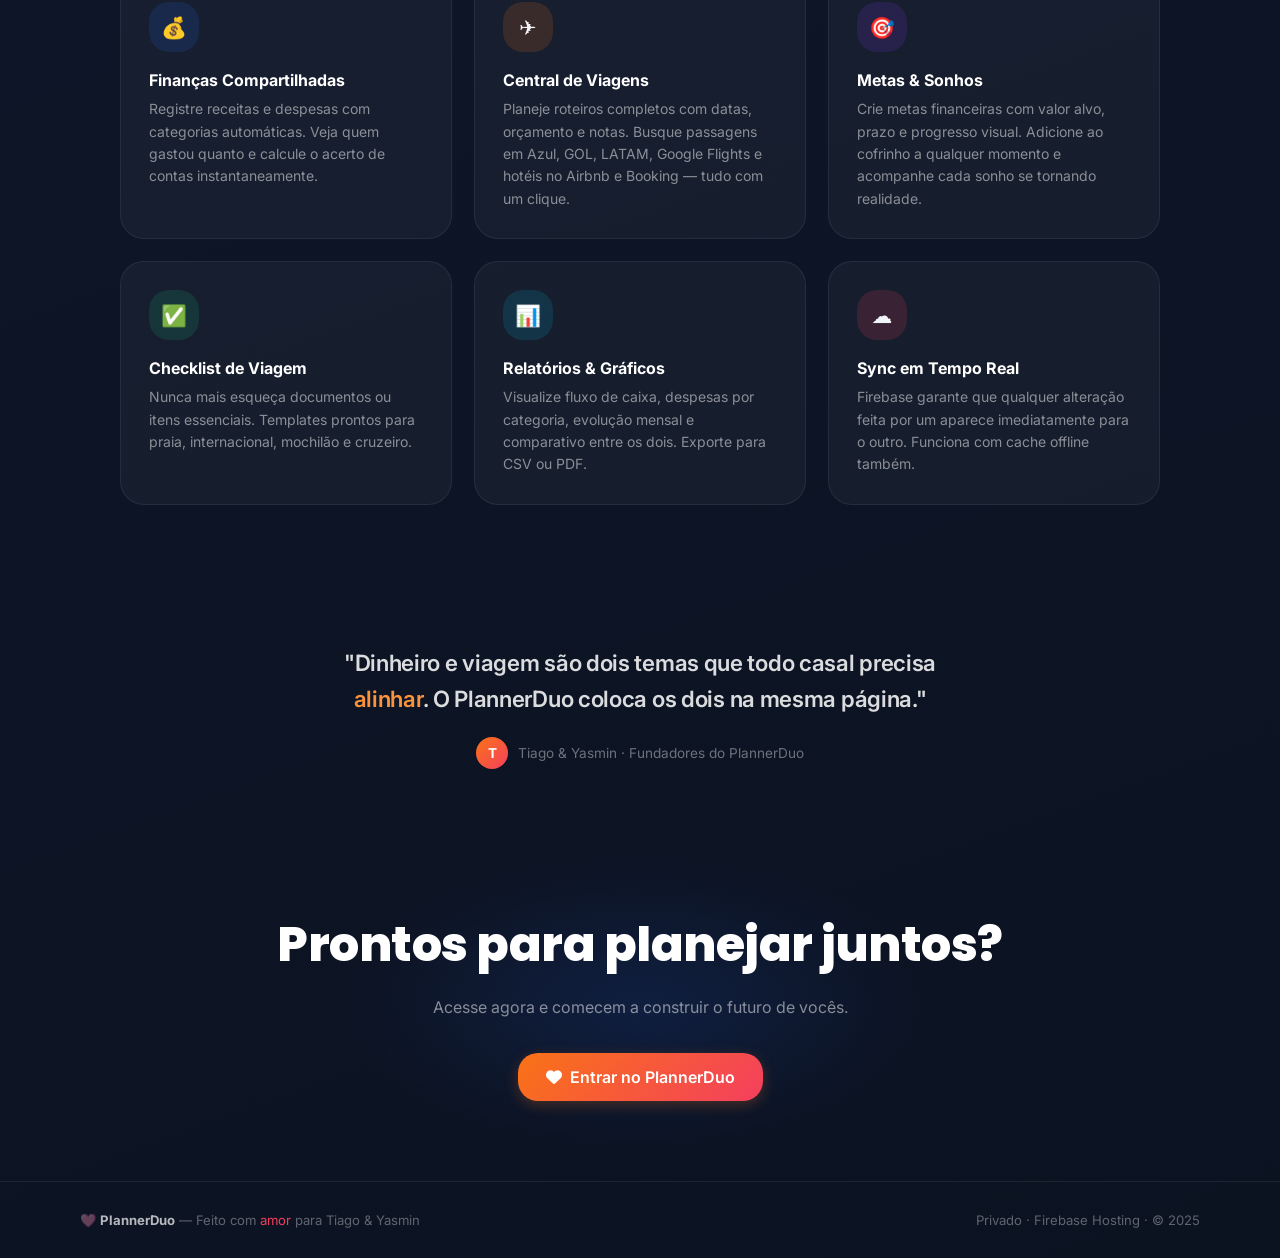
==== commit 1734d589: "edit 2" ====
--- a/public/index.html
+++ b/public/index.html
@@ -1,58 +1,482 @@
 <!DOCTYPE html>
-<html lang="pt-BR">
-
+<html lang="pt-BR" data-theme="dark">
 <head>
-    <meta charset="UTF-8">
-    <meta name="viewport" content="width=device-width, initial-scale=1.0">
-    <title>PlannerDuo - Tiago & Yasmin</title>
-    <link rel="stylesheet" href="https://cdnjs.cloudflare.com/ajax/libs/font-awesome/6.4.0/css/all.min.css">
-    <link href="https://fonts.googleapis.com/css2?family=Inter:wght@400;500;600;700;800&display=swap" rel="stylesheet">
-    <link rel="stylesheet" href="style.css">
+  <meta charset="UTF-8">
+  <meta name="viewport" content="width=device-width, initial-scale=1.0">
+  <title>PlannerDuo — O planejador do casal</title>
+  <link rel="stylesheet" href="https://cdnjs.cloudflare.com/ajax/libs/font-awesome/6.5.0/css/all.min.css">
+  <link rel="stylesheet" href="style.css">
+  <style>
+    /* ── Overrides específicos da landing ──────── */
+    body { background: linear-gradient(160deg, #0b0f1a 0%, #0f1629 40%, #0b1220 100%); }
+
+    /* Navbar */
+    .landing-nav a { text-decoration: none; }
+    .btn-nav-outline {
+      padding: 9px 20px;
+      border-radius: 10px;
+      font-size: .875rem;
+      font-weight: 600;
+      color: rgba(255,255,255,.7);
+      border: 1.5px solid rgba(255,255,255,.18);
+      background: transparent;
+      cursor: pointer;
+      transition: all .2s;
+    }
+    .btn-nav-outline:hover { color: #fff; border-color: rgba(255,255,255,.45); background: rgba(255,255,255,.06); }
+
+    /* Stats bar */
+    .stats-bar {
+      display: flex;
+      justify-content: center;
+      gap: 48px;
+      padding: 32px 40px;
+      border-top: 1px solid rgba(255,255,255,.06);
+      border-bottom: 1px solid rgba(255,255,255,.06);
+      background: rgba(255,255,255,.025);
+      flex-wrap: wrap;
+    }
+    .stat-item { text-align: center; }
+    .stat-num {
+      font-family: 'Poppins', sans-serif;
+      font-size: 2rem;
+      font-weight: 800;
+      background: linear-gradient(135deg, #fff 40%, rgba(255,255,255,.5));
+      -webkit-background-clip: text;
+      -webkit-text-fill-color: transparent;
+      background-clip: text;
+      line-height: 1;
+      margin-bottom: 4px;
+    }
+    .stat-lbl { font-size: .8rem; color: rgba(255,255,255,.45); font-weight: 500; }
+
+    /* Preview mockup */
+    .mockup-wrap {
+      margin: 0 auto;
+      max-width: 900px;
+      padding: 40px 40px 0;
+      position: relative;
+    }
+    .mockup-browser {
+      background: #1a2235;
+      border-radius: 16px 16px 0 0;
+      border: 1px solid rgba(255,255,255,.1);
+      overflow: hidden;
+      box-shadow: 0 40px 100px rgba(0,0,0,.6), 0 0 0 1px rgba(255,255,255,.05);
+    }
+    .mockup-bar {
+      height: 40px;
+      background: #111827;
+      display: flex;
+      align-items: center;
+      padding: 0 16px;
+      gap: 8px;
+      border-bottom: 1px solid rgba(255,255,255,.07);
+    }
+    .mockup-dot {
+      width: 10px; height: 10px;
+      border-radius: 50%;
+    }
+    .mockup-url {
+      margin-left: 12px;
+      flex: 1;
+      height: 22px;
+      background: rgba(255,255,255,.06);
+      border-radius: 6px;
+      max-width: 320px;
+      display: flex;
+      align-items: center;
+      padding: 0 10px;
+      font-size: .7rem;
+      color: rgba(255,255,255,.35);
+      gap: 6px;
+    }
+    .mockup-body {
+      display: grid;
+      grid-template-columns: 200px 1fr;
+      min-height: 260px;
+    }
+    .mock-sidebar {
+      background: #080d17;
+      padding: 20px 12px;
+      display: flex;
+      flex-direction: column;
+      gap: 4px;
+    }
+    .mock-logo {
+      display: flex;
+      align-items: center;
+      gap: 8px;
+      padding: 4px 10px 16px;
+      font-size: .85rem;
+      font-weight: 700;
+      color: white;
+    }
+    .mock-logo-icon {
+      width: 26px; height: 26px;
+      border-radius: 7px;
+      background: linear-gradient(135deg, #f97316, #f43f5e);
+      display: flex; align-items: center; justify-content: center;
+      font-size: 11px;
+    }
+    .mock-nav-item {
+      padding: 8px 10px;
+      border-radius: 8px;
+      font-size: .72rem;
+      color: rgba(255,255,255,.45);
+      display: flex;
+      align-items: center;
+      gap: 8px;
+    }
+    .mock-nav-item.active {
+      background: rgba(37,99,235,.25);
+      color: white;
+    }
+    .mock-nav-dot {
+      width: 6px; height: 6px;
+      border-radius: 50%;
+      background: currentColor;
+      opacity: .5;
+    }
+    .mock-main {
+      padding: 18px;
+      display: flex;
+      flex-direction: column;
+      gap: 12px;
+    }
+    .mock-stat-row {
+      display: grid;
+      grid-template-columns: repeat(3, 1fr);
+      gap: 8px;
+    }
+    .mock-stat {
+      background: rgba(255,255,255,.05);
+      border-radius: 10px;
+      padding: 10px 12px;
+      border: 1px solid rgba(255,255,255,.06);
+    }
+    .mock-stat-val {
+      font-family: 'Poppins', sans-serif;
+      font-size: .9rem;
+      font-weight: 700;
+      margin-top: 4px;
+    }
+    .mock-stat-lbl { font-size: .6rem; color: rgba(255,255,255,.35); }
+    .mock-chart {
+      background: rgba(255,255,255,.04);
+      border-radius: 10px;
+      height: 100px;
+      border: 1px solid rgba(255,255,255,.06);
+      display: flex;
+      align-items: flex-end;
+      padding: 12px;
+      gap: 6px;
+    }
+    .mock-bar-item {
+      flex: 1;
+      border-radius: 4px 4px 0 0;
+      min-height: 8px;
+    }
+
+    /* Testimonial / quote */
+    .quote-section {
+      padding: 60px 80px;
+      max-width: 800px;
+      margin: 0 auto;
+      text-align: center;
+    }
+    .quote-text {
+      font-size: 1.4rem;
+      font-weight: 600;
+      color: rgba(255,255,255,.85);
+      line-height: 1.6;
+      letter-spacing: -.3px;
+      margin-bottom: 20px;
+    }
+    .quote-text span { color: #fb923c; }
+    .quote-author {
+      font-size: .85rem;
+      color: rgba(255,255,255,.4);
+      display: flex;
+      align-items: center;
+      justify-content: center;
+      gap: 10px;
+    }
+    .quote-avatar {
+      width: 32px; height: 32px;
+      border-radius: 50%;
+      background: linear-gradient(135deg, #f97316, #f43f5e);
+      display: flex; align-items: center; justify-content: center;
+      font-size: .85rem;
+      font-weight: 700;
+      color: white;
+    }
+
+    /* CTA final */
+    .cta-section {
+      padding: 80px 40px;
+      text-align: center;
+      position: relative;
+      overflow: hidden;
+    }
+    .cta-section::before {
+      content: '';
+      position: absolute;
+      top: 50%; left: 50%;
+      transform: translate(-50%, -50%);
+      width: 600px; height: 300px;
+      background: radial-gradient(ellipse, rgba(37,99,235,.15) 0%, transparent 70%);
+      pointer-events: none;
+    }
+    .cta-title {
+      font-family: 'Poppins', sans-serif;
+      font-size: clamp(1.8rem, 4vw, 3rem);
+      font-weight: 800;
+      color: white;
+      letter-spacing: -.5px;
+      margin-bottom: 16px;
+      position: relative;
+    }
+    .cta-sub {
+      font-size: 1rem;
+      color: rgba(255,255,255,.5);
+      margin-bottom: 36px;
+      position: relative;
+    }
+    .cta-buttons {
+      display: flex;
+      gap: 14px;
+      justify-content: center;
+      flex-wrap: wrap;
+      position: relative;
+    }
+
+    @media (max-width: 768px) {
+      .stats-bar { gap: 28px; }
+      .mockup-wrap { padding: 24px 16px 0; }
+      .mockup-body { grid-template-columns: 1fr; }
+      .mock-sidebar { display: none; }
+      .quote-section { padding: 40px 24px; }
+      .quote-text { font-size: 1.1rem; }
+      .landing-nav { padding: 14px 20px; }
+    }
+  </style>
 </head>
-
-<body class="landing-body">
-    <nav class="landing-nav">
-        <div class="logo-header">
-            <i class="fa-solid fa-heart logo-icon"></i>
-            <h2>PlannerDuo</h2>
+<body>
+
+<!-- ════════════════════════════════
+     NAVBAR
+════════════════════════════════ -->
+<nav class="landing-nav">
+  <div class="landing-nav-logo">
+    <div class="landing-nav-logo-icon">🩷</div>
+    Planner<span>Duo</span>
+  </div>
+  <div class="landing-cta-nav">
+    <a href="auth.html" class="btn-nav-outline">Entrar</a>
+    <a href="auth.html" class="btn btn-primary btn-sm">Acessar Sistema</a>
+  </div>
+</nav>
+
+<!-- ════════════════════════════════
+     HERO
+════════════════════════════════ -->
+<section class="landing-hero">
+  <div class="landing-hero-orbs">
+    <div class="h-orb h-orb-1"></div>
+    <div class="h-orb h-orb-2"></div>
+    <div class="h-orb h-orb-3"></div>
+  </div>
+
+  <div class="landing-hero-tag">
+    <i class="fa-solid fa-lock"></i> Ambiente 100% Privado do Casal
+  </div>
+
+  <h1>
+    O ecossistema do<br>
+    nosso <span class="grad-text">planejamento.</span>
+  </h1>
+
+  <p>
+    Gestão financeira transparente, acerto de contas automatizado
+    e central de viagens sincronizada em tempo real na nuvem.
+  </p>
+
+  <div class="landing-hero-btns">
+    <a href="auth.html" class="btn btn-orange btn-lg" style="text-decoration:none">
+      <i class="fa-solid fa-arrow-right-to-bracket"></i> Iniciar Sessão Segura
+    </a>
+    <a href="#features" class="btn btn-ghost btn-lg" style="text-decoration:none;color:rgba(255,255,255,.75);border-color:rgba(255,255,255,.2);background:rgba(255,255,255,.06)">
+      <i class="fa-solid fa-play"></i> Ver funcionalidades
+    </a>
+  </div>
+</section>
+
+<!-- ════════════════════════════════
+     STATS BAR
+════════════════════════════════ -->
+<div class="stats-bar">
+  <div class="stat-item">
+    <div class="stat-num">100%</div>
+    <div class="stat-lbl">Privado & seguro</div>
+  </div>
+  <div class="stat-item">
+    <div class="stat-num">⚡ Real-time</div>
+    <div class="stat-lbl">Sync automático na nuvem</div>
+  </div>
+  <div class="stat-item">
+    <div class="stat-num">6+</div>
+    <div class="stat-lbl">Módulos integrados</div>
+  </div>
+  <div class="stat-item">
+    <div class="stat-num">10+</div>
+    <div class="stat-lbl">Plataformas de busca</div>
+  </div>
+</div>
+
+<!-- ════════════════════════════════
+     MOCKUP DO APP
+════════════════════════════════ -->
+<div class="mockup-wrap">
+  <div class="mockup-browser">
+    <div class="mockup-bar">
+      <div class="mockup-dot" style="background:#ff5f57"></div>
+      <div class="mockup-dot" style="background:#febc2e"></div>
+      <div class="mockup-dot" style="background:#28c840"></div>
+      <div class="mockup-url">
+        <i class="fa-solid fa-lock" style="font-size:.6rem;color:#28c840"></i>
+        plannerduo.web.app
+      </div>
+    </div>
+    <div class="mockup-body">
+      <div class="mock-sidebar">
+        <div class="mock-logo">
+          <div class="mock-logo-icon">🩷</div>
+          PlannerDuo
         </div>
-        <div class="nav-links">
-            <a href="auth.html" class="btn-outline" style="text-decoration: none;">Entrar</a>
-            <a href="auth.html" class="btn-primary" style="text-decoration: none;">Acessar Sistema</a>
+        <div class="mock-nav-item active"><div class="mock-nav-dot"></div> Visão Geral</div>
+        <div class="mock-nav-item"><div class="mock-nav-dot"></div> Finanças</div>
+        <div class="mock-nav-item"><div class="mock-nav-dot"></div> Viagens</div>
+        <div class="mock-nav-item"><div class="mock-nav-dot"></div> Metas</div>
+        <div class="mock-nav-item"><div class="mock-nav-dot"></div> Checklist</div>
+        <div class="mock-nav-item"><div class="mock-nav-dot"></div> Relatórios</div>
+      </div>
+      <div class="mock-main">
+        <div class="mock-stat-row">
+          <div class="mock-stat">
+            <div class="mock-stat-lbl">Próxima Viagem</div>
+            <div class="mock-stat-val" style="color:#60a5fa">Paris 🗼</div>
+          </div>
+          <div class="mock-stat">
+            <div class="mock-stat-lbl">Despesas do Mês</div>
+            <div class="mock-stat-val" style="color:#f87171">R$ 3.240</div>
+          </div>
+          <div class="mock-stat">
+            <div class="mock-stat-lbl">Saldo</div>
+            <div class="mock-stat-val" style="color:#34d399">R$ 1.760</div>
+          </div>
         </div>
-    </nav>
-    <header class="hero-section">
-        <div class="hero-content">
-            <div class="badge-destaque">Ambiente 100% Privado</div>
-            <h1 class="hero-title">O ecossistema do nosso planejamento.</h1>
-            <p class="hero-subtitle">Gestão financeira transparente, acerto de contas automatizado e nossa central de
-                viagens sincronizada em tempo real na nuvem.</p>
-            <div class="hero-buttons">
-                <a href="auth.html" class="btn-primary btn-large" style="text-decoration: none;"><i
-                        class="fa-solid fa-right-to-bracket"></i> Iniciar Sessão Segura</a>
-            </div>
+        <div class="mock-chart">
+          <div class="mock-bar-item" style="height:40%;background:rgba(37,99,235,.5)"></div>
+          <div class="mock-bar-item" style="height:65%;background:rgba(37,99,235,.5)"></div>
+          <div class="mock-bar-item" style="height:45%;background:rgba(37,99,235,.5)"></div>
+          <div class="mock-bar-item" style="height:80%;background:rgba(37,99,235,.7)"></div>
+          <div class="mock-bar-item" style="height:55%;background:rgba(37,99,235,.5)"></div>
+          <div class="mock-bar-item" style="height:70%;background:rgba(249,115,22,.7)"></div>
+          <div class="mock-bar-item" style="height:90%;background:rgba(249,115,22,.85)"></div>
         </div>
-    </header>
-    <section class="features-section">
-        <div class="feature-card card-flat">
-            <div class="feature-icon"><i class="fa-solid fa-server"></i></div>
-            <h3>Infraestrutura Dedicada</h3>
-            <p class="text-muted">Autenticação Firebase operando em tempo real. Acesso validado e independente, seja na
-                rede da TechBiz ou em casa.</p>
-        </div>
-        <div class="feature-card card-flat">
-            <div class="feature-icon"><i class="fa-solid fa-scale-balanced"></i></div>
-            <h3>Finanças Inteligentes</h3>
-            <p class="text-muted">Esqueça as planilhas manuais. O sistema calcula automaticamente quem deve quem com
-                base nos nossos registros diários.</p>
-        </div>
-        <div class="feature-card card-flat">
-            <div class="feature-icon"><i class="fa-solid fa-plane-up"></i></div>
-            <h3>Hub de Viagens</h3>
-            <p class="text-muted">Nossos roteiros, links de reserva e orçamentos centralizados com gerador dinâmico de
-                buscas paramétricas (Airbnb, Voos, ClickBus).</p>
-        </div>
-    </section>
+      </div>
+    </div>
+  </div>
+</div>
+
+<!-- ════════════════════════════════
+     FEATURES
+════════════════════════════════ -->
+<section class="landing-features" id="features">
+  <div style="text-align:center;margin-bottom:50px">
+    <div class="landing-section-tag">Funcionalidades</div>
+    <div class="landing-section-title" style="text-align:center">
+      Tudo que o casal precisa,<br><span>em um só lugar</span>
+    </div>
+  </div>
+
+  <div class="features-grid">
+
+    <div class="feature-card">
+      <div class="feature-icon" style="background:rgba(37,99,235,.15)">💰</div>
+      <div class="feature-title">Finanças Compartilhadas</div>
+      <div class="feature-desc">Registre receitas e despesas com categorias automáticas. Veja quem gastou quanto e calcule o acerto de contas instantaneamente.</div>
+    </div>
+
+    <div class="feature-card">
+      <div class="feature-icon" style="background:rgba(249,115,22,.15)">✈️</div>
+      <div class="feature-title">Central de Viagens</div>
+      <div class="feature-desc">Planeje roteiros completos com datas, orçamento e notas. Busque passagens em Azul, GOL, LATAM, Google Flights e hotéis no Airbnb e Booking — tudo com um clique.</div>
+    </div>
+
+    <div class="feature-card">
+      <div class="feature-icon" style="background:rgba(124,58,237,.15)">🎯</div>
+      <div class="feature-title">Metas & Sonhos</div>
+      <div class="feature-desc">Crie metas financeiras com valor alvo, prazo e progresso visual. Adicione ao cofrinho a qualquer momento e acompanhe cada sonho se tornando realidade.</div>
+    </div>
+
+    <div class="feature-card">
+      <div class="feature-icon" style="background:rgba(16,185,129,.15)">✅</div>
+      <div class="feature-title">Checklist de Viagem</div>
+      <div class="feature-desc">Nunca mais esqueça documentos ou itens essenciais. Templates prontos para praia, internacional, mochilão e cruzeiro.</div>
+    </div>
+
+    <div class="feature-card">
+      <div class="feature-icon" style="background:rgba(6,182,212,.15)">📊</div>
+      <div class="feature-title">Relatórios & Gráficos</div>
+      <div class="feature-desc">Visualize fluxo de caixa, despesas por categoria, evolução mensal e comparativo entre os dois. Exporte para CSV ou PDF.</div>
+    </div>
+
+    <div class="feature-card">
+      <div class="feature-icon" style="background:rgba(244,63,94,.15)">☁️</div>
+      <div class="feature-title">Sync em Tempo Real</div>
+      <div class="feature-desc">Firebase garante que qualquer alteração feita por um aparece imediatamente para o outro. Funciona com cache offline também.</div>
+    </div>
+
+  </div>
+</section>
+
+<!-- ════════════════════════════════
+     QUOTE
+════════════════════════════════ -->
+<div class="quote-section">
+  <div class="quote-text">
+    "Dinheiro e viagem são dois temas que todo casal precisa <span>alinhar</span>. O PlannerDuo coloca os dois na mesma página."
+  </div>
+  <div class="quote-author">
+    <div class="quote-avatar">T</div>
+    Tiago & Yasmin · Fundadores do PlannerDuo
+  </div>
+</div>
+
+<!-- ════════════════════════════════
+     CTA FINAL
+════════════════════════════════ -->
+<section class="cta-section">
+  <div class="cta-title">Prontos para planejar juntos?</div>
+  <p class="cta-sub">Acesse agora e comecem a construir o futuro de vocês.</p>
+  <div class="cta-buttons">
+    <a href="auth.html" class="btn btn-orange btn-lg" style="text-decoration:none">
+      <i class="fa-solid fa-heart"></i> Entrar no PlannerDuo
+    </a>
+  </div>
+</section>
+
+<!-- ════════════════════════════════
+     FOOTER
+════════════════════════════════ -->
+<footer class="landing-footer">
+  <div>
+    🩷 <strong style="color:rgba(255,255,255,.7)">PlannerDuo</strong> — Feito com <span>amor</span> para Tiago &amp; Yasmin
+  </div>
+  <div>Privado · Firebase Hosting · <span style="color:rgba(255,255,255,.35)">© 2025</span></div>
+</footer>
+
 </body>
-
-</html>+</html>
--- a/public/style.css
+++ b/public/style.css
@@ -1,791 +1,2118 @@
+/* =====================================================
+   PLANNERDUO — DESIGN SYSTEM PREMIUM v3.0
+   ===================================================== */
+
+/* ── Google Fonts ──────────────────────────────────── */
+@import url('https://fonts.googleapis.com/css2?family=Inter:wght@300;400;500;600;700;800;900&family=Poppins:wght@600;700;800&display=swap');
+
+/* ── CSS Variables / Tokens ────────────────────────── */
 :root {
-    /* Cores Principais - Elegância e Vida */
-    --primary-blue: #0A1128;
-    --active-blue: #162447;
-    --primary-orange: #FF6A00;
-    --orange-hover: #E65C00;
-    --bg-main: #F4F7FB;
-    --card-bg: #FFFFFF;
-
-    /* Textos e Bordas */
-    --text-dark: #1E293B;
-    --text-title: #0A1128;
-    --text-light: #64748B;
-    --border-light: #E2E8F0;
-
-    /* Gradients e Sombras Robustas */
-    --gradient-orange: linear-gradient(135deg, #FF8220 0%, #F15A24 100%);
-    --gradient-blue: linear-gradient(135deg, #0A1128 0%, #1A2B56 100%);
-    --shadow-soft: 0 12px 24px -6px rgba(10, 17, 40, 0.06);
-    --shadow-hover: 0 20px 32px -8px rgba(10, 17, 40, 0.12);
-
-    /* Utilitários */
-    --success: #10B981;
-    --danger: #EF4444;
-}
-
-* {
-    margin: 0;
-    padding: 0;
-    box-sizing: border-box;
-    font-family: 'Inter', sans-serif;
-}
+  /* Brand */
+  --brand-blue:       #2563eb;
+  --brand-blue-dark:  #1d4ed8;
+  --brand-blue-soft:  #dbeafe;
+  --brand-indigo:     #4f46e5;
+  --brand-purple:     #7c3aed;
+  --brand-rose:       #f43f5e;
+  --brand-orange:     #f97316;
+  --brand-orange-dark:#ea6f0b;
+  --brand-amber:      #f59e0b;
+  --brand-emerald:    #10b981;
+  --brand-teal:       #14b8a6;
+  --brand-cyan:       #06b6d4;
+
+  /* Light Theme (default) */
+  --bg:               #f0f4ff;
+  --bg-alt:           #e8edf8;
+  --surface:          #ffffff;
+  --surface-alt:      #f8fafc;
+  --surface-glass:    rgba(255,255,255,0.75);
+  --border:           #e2e8f0;
+  --border-strong:    #cbd5e1;
+
+  --text-primary:     #0f172a;
+  --text-secondary:   #475569;
+  --text-muted:       #94a3b8;
+  --text-invert:      #ffffff;
+
+  --shadow-xs:        0 1px 2px rgba(0,0,0,.05);
+  --shadow-sm:        0 2px 8px rgba(0,0,0,.06);
+  --shadow-md:        0 4px 16px rgba(0,0,0,.09);
+  --shadow-lg:        0 8px 32px rgba(0,0,0,.12);
+  --shadow-xl:        0 20px 60px rgba(0,0,0,.15);
+  --shadow-color:     0 8px 30px rgba(37,99,235,.18);
+
+  /* Sidebar */
+  --sidebar-bg:       #0f172a;
+  --sidebar-width:    260px;
+
+  /* Gradient presets */
+  --grad-brand:       linear-gradient(135deg, #2563eb 0%, #4f46e5 100%);
+  --grad-warm:        linear-gradient(135deg, #f97316 0%, #f43f5e 100%);
+  --grad-cool:        linear-gradient(135deg, #06b6d4 0%, #4f46e5 100%);
+  --grad-success:     linear-gradient(135deg, #10b981 0%, #14b8a6 100%);
+  --grad-purple:      linear-gradient(135deg, #7c3aed 0%, #4f46e5 100%);
+  --grad-card:        linear-gradient(145deg, #ffffff, #f8fafc);
+
+  /* Radius */
+  --r-xs:  4px;
+  --r-sm:  8px;
+  --r-md:  12px;
+  --r-lg:  16px;
+  --r-xl:  20px;
+  --r-2xl: 24px;
+  --r-full: 9999px;
+
+  /* Easing */
+  --ease-out:   cubic-bezier(0.16, 1, 0.3, 1);
+  --ease-spring:cubic-bezier(0.34, 1.56, 0.64, 1);
+  --duration-fast: 150ms;
+  --duration-base: 250ms;
+  --duration-slow: 400ms;
+}
+
+/* ── Dark Mode ─────────────────────────────────────── */
+[data-theme="dark"] {
+  --bg:             #0b0f1a;
+  --bg-alt:         #111827;
+  --surface:        #1a2235;
+  --surface-alt:    #1e2a3b;
+  --surface-glass:  rgba(26,34,53,0.85);
+  --border:         #1e2d45;
+  --border-strong:  #2a3b55;
+  --text-primary:   #f1f5f9;
+  --text-secondary: #94a3b8;
+  --text-muted:     #64748b;
+  --shadow-sm:      0 2px 8px rgba(0,0,0,.3);
+  --shadow-md:      0 4px 16px rgba(0,0,0,.4);
+  --shadow-lg:      0 8px 32px rgba(0,0,0,.5);
+  --shadow-xl:      0 20px 60px rgba(0,0,0,.6);
+  --grad-card:      linear-gradient(145deg, #1a2235, #1e2a3b);
+  --sidebar-bg:     #080d17;
+}
+
+/* ── Reset & Base ──────────────────────────────────── */
+*, *::before, *::after { box-sizing: border-box; margin: 0; padding: 0; }
+
+html { scroll-behavior: smooth; -webkit-font-smoothing: antialiased; }
 
 body {
-    background-color: var(--bg-main);
-    color: var(--text-dark);
-    min-height: 100vh;
-    overflow-x: hidden;
-    position: relative;
-}
-
-/* Detalhe vivo no fundo (Header Glow) */
-body::before {
-    content: '';
+  font-family: 'Inter', system-ui, sans-serif;
+  background: var(--bg);
+  color: var(--text-primary);
+  min-height: 100vh;
+  overflow-x: hidden;
+  transition: background var(--duration-base), color var(--duration-base);
+}
+
+/* ── Scrollbar ─────────────────────────────────────── */
+::-webkit-scrollbar { width: 6px; height: 6px; }
+::-webkit-scrollbar-track { background: transparent; }
+::-webkit-scrollbar-thumb { background: var(--border-strong); border-radius: var(--r-full); }
+::-webkit-scrollbar-thumb:hover { background: var(--text-muted); }
+
+/* ── Selection ─────────────────────────────────────── */
+::selection { background: rgba(37,99,235,.18); color: var(--text-primary); }
+
+/* ═══════════════════════════════════════════════════
+   LOADER
+═══════════════════════════════════════════════════ */
+#loader-tela {
+  position: fixed;
+  inset: 0;
+  background: var(--bg);
+  z-index: 9999;
+  display: flex;
+  flex-direction: column;
+  align-items: center;
+  justify-content: center;
+  gap: 20px;
+  transition: opacity 0.5s var(--ease-out), transform 0.5s var(--ease-out);
+}
+#loader-tela.saindo {
+  opacity: 0;
+  pointer-events: none;
+}
+.loader-logo {
+  display: flex;
+  align-items: center;
+  gap: 12px;
+  font-family: 'Poppins', sans-serif;
+  font-size: 1.8rem;
+  font-weight: 700;
+  color: var(--brand-blue);
+}
+.loader-logo svg { width: 40px; height: 40px; }
+.loader-bar {
+  width: 160px;
+  height: 3px;
+  background: var(--border);
+  border-radius: var(--r-full);
+  overflow: hidden;
+}
+.loader-bar::after {
+  content: '';
+  display: block;
+  height: 100%;
+  width: 40%;
+  background: var(--grad-brand);
+  border-radius: var(--r-full);
+  animation: loaderSlide 1.2s ease-in-out infinite;
+}
+@keyframes loaderSlide {
+  0%   { transform: translateX(-100%); }
+  100% { transform: translateX(350%); }
+}
+
+/* ═══════════════════════════════════════════════════
+   LAYOUT: TELA / VIEWS
+═══════════════════════════════════════════════════ */
+.tela { display: none; min-height: 100vh; }
+.tela.ativa { display: flex; flex-direction: column; }
+#tela-app.ativa { flex-direction: row; }
+
+#tela-app {
+  opacity: 0;
+  transition: opacity 0.5s var(--ease-out);
+}
+
+/* ═══════════════════════════════════════════════════
+   SIDEBAR
+═══════════════════════════════════════════════════ */
+.sidebar {
+  width: var(--sidebar-width);
+  min-height: 100vh;
+  background: var(--sidebar-bg);
+  display: flex;
+  flex-direction: column;
+  position: fixed;
+  left: 0; top: 0; bottom: 0;
+  z-index: 100;
+  overflow-y: auto;
+  overflow-x: hidden;
+  transition: transform var(--duration-base) var(--ease-out);
+}
+
+.sidebar-header {
+  padding: 28px 20px 20px;
+  display: flex;
+  align-items: center;
+  gap: 12px;
+  border-bottom: 1px solid rgba(255,255,255,.07);
+}
+.sidebar-logo-icon {
+  width: 38px; height: 38px;
+  background: var(--grad-warm);
+  border-radius: 10px;
+  display: flex; align-items: center; justify-content: center;
+  font-size: 16px;
+  color: white;
+  flex-shrink: 0;
+}
+.sidebar-brand {
+  font-family: 'Poppins', sans-serif;
+  font-size: 1.2rem;
+  font-weight: 700;
+  color: #ffffff;
+  letter-spacing: -.3px;
+}
+.sidebar-brand span {
+  color: var(--brand-orange);
+}
+
+.sidebar-user {
+  margin: 16px 12px;
+  padding: 12px;
+  background: rgba(255,255,255,.05);
+  border-radius: var(--r-lg);
+  border: 1px solid rgba(255,255,255,.07);
+  display: flex;
+  align-items: center;
+  gap: 10px;
+}
+.sidebar-avatar {
+  width: 36px; height: 36px;
+  border-radius: var(--r-full);
+  background: var(--grad-brand);
+  display: flex; align-items: center; justify-content: center;
+  font-size: 14px;
+  font-weight: 700;
+  color: white;
+  flex-shrink: 0;
+}
+.sidebar-user-info { flex: 1; min-width: 0; }
+.sidebar-user-name {
+  font-size: 0.8rem;
+  font-weight: 600;
+  color: #e2e8f0;
+  white-space: nowrap;
+  overflow: hidden;
+  text-overflow: ellipsis;
+}
+.sidebar-user-status {
+  font-size: 0.7rem;
+  color: var(--brand-emerald);
+  display: flex;
+  align-items: center;
+  gap: 4px;
+}
+.sidebar-user-status::before {
+  content: '';
+  width: 6px; height: 6px;
+  border-radius: 50%;
+  background: var(--brand-emerald);
+  display: inline-block;
+}
+
+.sidebar-section-label {
+  padding: 16px 20px 6px;
+  font-size: 0.65rem;
+  font-weight: 700;
+  letter-spacing: 1.2px;
+  text-transform: uppercase;
+  color: rgba(255,255,255,.3);
+}
+
+.sidebar-nav { flex: 1; padding: 4px 12px; }
+
+.nav-item {
+  display: flex;
+  align-items: center;
+  gap: 12px;
+  padding: 11px 14px;
+  border-radius: var(--r-md);
+  color: rgba(255,255,255,.55);
+  text-decoration: none;
+  font-size: 0.875rem;
+  font-weight: 500;
+  transition: all var(--duration-fast) var(--ease-out);
+  cursor: pointer;
+  margin-bottom: 2px;
+  position: relative;
+  overflow: hidden;
+}
+.nav-item:hover {
+  background: rgba(255,255,255,.07);
+  color: rgba(255,255,255,.9);
+  transform: translateX(2px);
+}
+.nav-item.ativo {
+  background: linear-gradient(135deg, rgba(37,99,235,.35), rgba(79,70,229,.25));
+  color: #ffffff;
+  font-weight: 600;
+}
+.nav-item.ativo::before {
+  content: '';
+  position: absolute;
+  left: 0; top: 20%; bottom: 20%;
+  width: 3px;
+  background: var(--grad-brand);
+  border-radius: 0 var(--r-xs) var(--r-xs) 0;
+}
+.nav-item .nav-icon {
+  width: 20px; height: 20px;
+  display: flex; align-items: center; justify-content: center;
+  font-size: 0.9rem;
+  flex-shrink: 0;
+}
+.nav-item .nav-badge {
+  margin-left: auto;
+  background: var(--brand-orange);
+  color: white;
+  font-size: 0.65rem;
+  font-weight: 700;
+  padding: 2px 6px;
+  border-radius: var(--r-full);
+  min-width: 18px;
+  text-align: center;
+}
+
+.sidebar-footer {
+  padding: 16px 12px;
+  border-top: 1px solid rgba(255,255,255,.07);
+  display: flex;
+  align-items: center;
+  justify-content: space-between;
+  gap: 8px;
+}
+.sidebar-footer-actions {
+  display: flex;
+  gap: 6px;
+}
+.btn-sidebar-action {
+  width: 34px; height: 34px;
+  border-radius: var(--r-sm);
+  background: rgba(255,255,255,.07);
+  border: 1px solid rgba(255,255,255,.1);
+  color: rgba(255,255,255,.55);
+  display: flex; align-items: center; justify-content: center;
+  cursor: pointer;
+  font-size: 0.85rem;
+  transition: all var(--duration-fast);
+}
+.btn-sidebar-action:hover {
+  background: rgba(255,255,255,.14);
+  color: #fff;
+}
+
+/* ═══════════════════════════════════════════════════
+   MAIN CONTENT
+═══════════════════════════════════════════════════ */
+.main-content {
+  flex: 1;
+  margin-left: var(--sidebar-width);
+  min-height: 100vh;
+  background: var(--bg);
+  overflow-y: auto;
+}
+
+/* ── Mobile Header ─────────────────────────────────── */
+.mobile-header {
+  display: none;
+  position: sticky;
+  top: 0;
+  z-index: 90;
+  background: var(--surface-glass);
+  backdrop-filter: blur(12px);
+  -webkit-backdrop-filter: blur(12px);
+  border-bottom: 1px solid var(--border);
+  padding: 14px 20px;
+  align-items: center;
+  justify-content: space-between;
+  gap: 12px;
+}
+.mobile-brand {
+  font-family: 'Poppins', sans-serif;
+  font-size: 1.1rem;
+  font-weight: 700;
+  color: var(--brand-blue);
+}
+.mobile-brand span { color: var(--brand-orange); }
+
+/* ── Views ─────────────────────────────────────────── */
+.view {
+  display: none;
+  padding: 28px 32px;
+  animation: viewIn var(--duration-slow) var(--ease-out);
+}
+.view.ativa { display: block; }
+
+@keyframes viewIn {
+  from { opacity: 0; transform: translateY(12px); }
+  to   { opacity: 1; transform: translateY(0); }
+}
+
+.view-header {
+  display: flex;
+  align-items: center;
+  justify-content: space-between;
+  flex-wrap: wrap;
+  gap: 12px;
+  margin-bottom: 24px;
+}
+.view-title {
+  font-family: 'Poppins', sans-serif;
+  font-size: 1.6rem;
+  font-weight: 700;
+  color: var(--text-primary);
+  letter-spacing: -.4px;
+}
+.view-subtitle {
+  font-size: 0.875rem;
+  color: var(--text-muted);
+  margin-top: 2px;
+}
+
+/* ═══════════════════════════════════════════════════
+   CARDS
+═══════════════════════════════════════════════════ */
+.card {
+  background: var(--surface);
+  border-radius: var(--r-xl);
+  border: 1px solid var(--border);
+  box-shadow: var(--shadow-sm);
+  padding: 22px;
+  transition: box-shadow var(--duration-base), transform var(--duration-base), border-color var(--duration-base);
+}
+.card:hover { box-shadow: var(--shadow-md); }
+
+.card-glass {
+  background: var(--surface-glass);
+  backdrop-filter: blur(16px);
+  -webkit-backdrop-filter: blur(16px);
+  border: 1px solid rgba(255,255,255,.6);
+}
+[data-theme="dark"] .card-glass {
+  border-color: rgba(255,255,255,.08);
+}
+
+.card-gradient {
+  background: var(--grad-brand);
+  border: none;
+  color: white;
+}
+
+/* ── Stat Cards ────────────────────────────────────── */
+.stat-grid {
+  display: grid;
+  grid-template-columns: repeat(auto-fit, minmax(200px, 1fr));
+  gap: 16px;
+  margin-bottom: 24px;
+}
+
+.stat-card {
+  position: relative;
+  overflow: hidden;
+  padding: 22px 22px 18px;
+}
+.stat-card::after {
+  content: '';
+  position: absolute;
+  right: -15px;
+  top: -15px;
+  width: 80px; height: 80px;
+  border-radius: 50%;
+  background: currentColor;
+  opacity: 0.06;
+}
+.stat-card .stat-icon-wrap {
+  width: 44px; height: 44px;
+  border-radius: var(--r-lg);
+  display: flex; align-items: center; justify-content: center;
+  font-size: 1.1rem;
+  margin-bottom: 14px;
+  flex-shrink: 0;
+}
+.stat-card .stat-label {
+  font-size: 0.78rem;
+  font-weight: 600;
+  text-transform: uppercase;
+  letter-spacing: .6px;
+  color: var(--text-muted);
+  margin-bottom: 4px;
+}
+.stat-card .stat-value {
+  font-family: 'Poppins', sans-serif;
+  font-size: 1.55rem;
+  font-weight: 700;
+  color: var(--text-primary);
+  line-height: 1.1;
+}
+.stat-card .stat-delta {
+  display: inline-flex;
+  align-items: center;
+  gap: 4px;
+  font-size: 0.75rem;
+  font-weight: 600;
+  margin-top: 6px;
+  padding: 2px 8px;
+  border-radius: var(--r-full);
+}
+.stat-delta.up   { background: rgba(16,185,129,.12); color: var(--brand-emerald); }
+.stat-delta.down { background: rgba(244,63,94,.12);  color: var(--brand-rose); }
+.stat-delta.neu  { background: rgba(148,163,184,.12); color: var(--text-muted); }
+
+/* ── Colored Stat Cards ────────────────────────────── */
+.stat-card.blue { color: var(--brand-blue); }
+.stat-card.blue .stat-icon-wrap { background: rgba(37,99,235,.12); color: var(--brand-blue); }
+.stat-card.orange { color: var(--brand-orange); }
+.stat-card.orange .stat-icon-wrap { background: rgba(249,115,22,.12); color: var(--brand-orange); }
+.stat-card.emerald { color: var(--brand-emerald); }
+.stat-card.emerald .stat-icon-wrap { background: rgba(16,185,129,.12); color: var(--brand-emerald); }
+.stat-card.rose { color: var(--brand-rose); }
+.stat-card.rose .stat-icon-wrap { background: rgba(244,63,94,.12); color: var(--brand-rose); }
+.stat-card.purple { color: var(--brand-purple); }
+.stat-card.purple .stat-icon-wrap { background: rgba(124,58,237,.12); color: var(--brand-purple); }
+.stat-card.amber { color: var(--brand-amber); }
+.stat-card.amber .stat-icon-wrap { background: rgba(245,158,11,.12); color: var(--brand-amber); }
+
+/* ═══════════════════════════════════════════════════
+   BUTTONS
+═══════════════════════════════════════════════════ */
+.btn {
+  display: inline-flex;
+  align-items: center;
+  justify-content: center;
+  gap: 8px;
+  padding: 10px 20px;
+  border-radius: var(--r-lg);
+  font-size: 0.875rem;
+  font-weight: 600;
+  border: none;
+  cursor: pointer;
+  transition: all var(--duration-fast) var(--ease-out);
+  white-space: nowrap;
+  text-decoration: none;
+}
+.btn:active { transform: scale(0.97); }
+
+.btn-primary {
+  background: var(--grad-brand);
+  color: white;
+  box-shadow: 0 4px 14px rgba(37,99,235,.3);
+}
+.btn-primary:hover {
+  transform: translateY(-1px);
+  box-shadow: 0 6px 20px rgba(37,99,235,.4);
+}
+
+.btn-danger {
+  background: linear-gradient(135deg, #f43f5e, #e11d48);
+  color: white;
+  box-shadow: 0 4px 14px rgba(244,63,94,.25);
+}
+.btn-danger:hover {
+  transform: translateY(-1px);
+  box-shadow: 0 6px 20px rgba(244,63,94,.35);
+}
+
+.btn-success {
+  background: var(--grad-success);
+  color: white;
+  box-shadow: 0 4px 14px rgba(16,185,129,.25);
+}
+.btn-success:hover {
+  transform: translateY(-1px);
+  box-shadow: 0 6px 20px rgba(16,185,129,.35);
+}
+
+.btn-orange {
+  background: var(--grad-warm);
+  color: white;
+  box-shadow: 0 4px 14px rgba(249,115,22,.25);
+}
+.btn-orange:hover {
+  transform: translateY(-1px);
+  box-shadow: 0 6px 20px rgba(249,115,22,.35);
+}
+
+.btn-ghost {
+  background: var(--surface-alt);
+  color: var(--text-secondary);
+  border: 1px solid var(--border);
+}
+.btn-ghost:hover {
+  background: var(--border);
+  color: var(--text-primary);
+  transform: translateY(-1px);
+}
+
+.btn-sm { padding: 7px 14px; font-size: 0.8rem; border-radius: var(--r-md); }
+.btn-lg { padding: 14px 28px; font-size: 1rem; border-radius: var(--r-xl); }
+.btn-block { width: 100%; }
+.btn-icon {
+  width: 36px; height: 36px;
+  padding: 0;
+  border-radius: var(--r-md);
+  background: var(--surface-alt);
+  color: var(--text-secondary);
+  border: 1px solid var(--border);
+  font-size: 0.875rem;
+}
+.btn-icon:hover {
+  background: var(--border);
+  color: var(--text-primary);
+}
+.btn-icon.danger { color: var(--brand-rose); }
+.btn-icon.danger:hover { background: rgba(244,63,94,.1); border-color: rgba(244,63,94,.3); }
+
+/* ═══════════════════════════════════════════════════
+   FORMS
+═══════════════════════════════════════════════════ */
+.form-group { margin-bottom: 18px; }
+.form-label {
+  display: block;
+  font-size: 0.8rem;
+  font-weight: 600;
+  color: var(--text-secondary);
+  margin-bottom: 7px;
+  letter-spacing: .2px;
+}
+.form-row {
+  display: grid;
+  grid-template-columns: 1fr 1fr;
+  gap: 16px;
+}
+.form-row-3 {
+  display: grid;
+  grid-template-columns: 1fr 1fr 1fr;
+  gap: 16px;
+}
+
+.input-wrap {
+  position: relative;
+  display: flex;
+  align-items: center;
+}
+.input-wrap .input-icon {
+  position: absolute;
+  left: 13px;
+  color: var(--text-muted);
+  font-size: 0.875rem;
+  pointer-events: none;
+  z-index: 1;
+}
+.input-wrap .input-suffix {
+  position: absolute;
+  right: 13px;
+  color: var(--text-muted);
+  font-size: 0.8rem;
+  pointer-events: none;
+}
+
+input, select, textarea {
+  width: 100%;
+  padding: 11px 14px;
+  background: var(--surface-alt);
+  border: 1.5px solid var(--border);
+  border-radius: var(--r-md);
+  font-size: 0.875rem;
+  font-family: 'Inter', sans-serif;
+  color: var(--text-primary);
+  outline: none;
+  transition: border-color var(--duration-fast), box-shadow var(--duration-fast), background var(--duration-fast);
+}
+input:focus, select:focus, textarea:focus {
+  border-color: var(--brand-blue);
+  background: var(--surface);
+  box-shadow: 0 0 0 3px rgba(37,99,235,.12);
+}
+input::placeholder { color: var(--text-muted); }
+
+.input-wrap input,
+.input-wrap select {
+  padding-left: 38px;
+}
+.input-wrap.has-suffix input { padding-right: 38px; }
+
+select {
+  appearance: none;
+  -webkit-appearance: none;
+  cursor: pointer;
+  background-image: url("data:image/svg+xml,%3Csvg xmlns='http://www.w3.org/2000/svg' width='12' height='8' viewBox='0 0 12 8'%3E%3Cpath d='M1 1l5 5 5-5' stroke='%2394a3b8' stroke-width='1.5' fill='none' stroke-linecap='round'/%3E%3C/svg%3E");
+  background-repeat: no-repeat;
+  background-position: right 14px center;
+  padding-right: 36px;
+}
+.input-wrap select { padding-left: 38px; }
+
+textarea { resize: vertical; min-height: 80px; }
+
+.form-hint {
+  font-size: 0.75rem;
+  color: var(--text-muted);
+  margin-top: 4px;
+}
+
+/* ── Range / Slider ────────────────────────────────── */
+input[type="range"] {
+  -webkit-appearance: none;
+  appearance: none;
+  height: 6px;
+  background: var(--border);
+  border-radius: var(--r-full);
+  outline: none;
+  cursor: pointer;
+  padding: 0;
+  border: none;
+  box-shadow: none;
+}
+input[type="range"]::-webkit-slider-thumb {
+  -webkit-appearance: none;
+  width: 18px; height: 18px;
+  border-radius: 50%;
+  background: var(--brand-blue);
+  box-shadow: 0 2px 8px rgba(37,99,235,.4);
+  cursor: pointer;
+  transition: transform var(--duration-fast);
+}
+input[type="range"]::-webkit-slider-thumb:hover { transform: scale(1.2); }
+input[type="range"]:focus { box-shadow: none; }
+
+/* ═══════════════════════════════════════════════════
+   MODAIS
+═══════════════════════════════════════════════════ */
+.modal-overlay {
+  display: none;
+  position: fixed;
+  inset: 0;
+  background: rgba(0,0,0,.55);
+  backdrop-filter: blur(6px);
+  -webkit-backdrop-filter: blur(6px);
+  z-index: 1000;
+  align-items: center;
+  justify-content: center;
+  padding: 20px;
+  animation: overlayIn var(--duration-base) var(--ease-out);
+}
+.modal-overlay.ativa { display: flex; }
+
+@keyframes overlayIn {
+  from { opacity: 0; }
+  to   { opacity: 1; }
+}
+
+.modal {
+  background: var(--surface);
+  border-radius: var(--r-2xl);
+  box-shadow: var(--shadow-xl);
+  width: 100%;
+  max-width: 520px;
+  max-height: 90vh;
+  overflow-y: auto;
+  animation: modalIn var(--duration-slow) var(--ease-spring);
+  border: 1px solid var(--border);
+}
+
+.modal-lg { max-width: 720px; }
+.modal-xl { max-width: 900px; }
+
+@keyframes modalIn {
+  from { opacity: 0; transform: scale(.93) translateY(20px); }
+  to   { opacity: 1; transform: scale(1) translateY(0); }
+}
+
+.modal-header {
+  padding: 22px 24px 0;
+  display: flex;
+  align-items: flex-start;
+  justify-content: space-between;
+  gap: 12px;
+}
+.modal-title {
+  font-family: 'Poppins', sans-serif;
+  font-size: 1.15rem;
+  font-weight: 700;
+  color: var(--text-primary);
+  line-height: 1.2;
+}
+.modal-subtitle {
+  font-size: 0.8rem;
+  color: var(--text-muted);
+  margin-top: 3px;
+}
+.modal-close {
+  width: 32px; height: 32px;
+  border-radius: var(--r-sm);
+  background: var(--surface-alt);
+  border: 1px solid var(--border);
+  color: var(--text-muted);
+  display: flex; align-items: center; justify-content: center;
+  cursor: pointer;
+  font-size: 0.8rem;
+  transition: all var(--duration-fast);
+  flex-shrink: 0;
+}
+.modal-close:hover { background: rgba(244,63,94,.1); color: var(--brand-rose); border-color: rgba(244,63,94,.3); }
+
+.modal-body  { padding: 20px 24px; }
+.modal-footer {
+  padding: 0 24px 22px;
+  display: flex;
+  gap: 10px;
+  justify-content: flex-end;
+}
+
+/* ═══════════════════════════════════════════════════
+   BADGES & PILLS
+═══════════════════════════════════════════════════ */
+.badge {
+  display: inline-flex;
+  align-items: center;
+  gap: 5px;
+  padding: 4px 10px;
+  border-radius: var(--r-full);
+  font-size: 0.72rem;
+  font-weight: 700;
+  letter-spacing: .3px;
+  white-space: nowrap;
+}
+.badge-receita  { background: rgba(16,185,129,.12);  color: #059669; }
+.badge-despesa  { background: rgba(244,63,94,.12);   color: #e11d48; }
+.badge-viagem   { background: rgba(37,99,235,.12);   color: var(--brand-blue); }
+.badge-meta     { background: rgba(124,58,237,.12);  color: var(--brand-purple); }
+.badge-alerta   { background: rgba(245,158,11,.12);  color: #d97706; }
+.badge-success  { background: rgba(16,185,129,.12);  color: #059669; }
+.badge-neutral  { background: var(--surface-alt);    color: var(--text-muted); }
+
+/* ── Category Pill ──────────────────────────────────── */
+.cat-pill {
+  display: inline-flex;
+  align-items: center;
+  gap: 5px;
+  padding: 3px 9px;
+  border-radius: var(--r-full);
+  font-size: 0.72rem;
+  font-weight: 600;
+  background: var(--surface-alt);
+  color: var(--text-secondary);
+  border: 1px solid var(--border);
+}
+
+/* ═══════════════════════════════════════════════════
+   PROGRESS BAR
+═══════════════════════════════════════════════════ */
+.progress-wrap {
+  height: 8px;
+  background: var(--border);
+  border-radius: var(--r-full);
+  overflow: hidden;
+}
+.progress-bar {
+  height: 100%;
+  border-radius: var(--r-full);
+  transition: width 0.8s var(--ease-out);
+  position: relative;
+}
+.progress-bar::after {
+  content: '';
+  position: absolute;
+  inset: 0;
+  background: linear-gradient(90deg, transparent 0%, rgba(255,255,255,.3) 50%, transparent 100%);
+  animation: shimmer 2s infinite;
+}
+@keyframes shimmer {
+  0%   { transform: translateX(-100%); }
+  100% { transform: translateX(100%); }
+}
+
+/* ═══════════════════════════════════════════════════
+   TOAST NOTIFICATIONS
+═══════════════════════════════════════════════════ */
+#toast-container {
+  position: fixed;
+  bottom: 24px;
+  right: 24px;
+  z-index: 9999;
+  display: flex;
+  flex-direction: column;
+  gap: 10px;
+  pointer-events: none;
+}
+.toast {
+  display: flex;
+  align-items: center;
+  gap: 12px;
+  padding: 14px 18px;
+  background: var(--surface);
+  border-radius: var(--r-xl);
+  box-shadow: var(--shadow-lg);
+  border: 1px solid var(--border);
+  min-width: 280px;
+  max-width: 380px;
+  animation: toastIn .35s var(--ease-spring);
+  pointer-events: all;
+  font-size: 0.875rem;
+  font-weight: 500;
+  color: var(--text-primary);
+}
+.toast.saindo {
+  animation: toastOut .25s var(--ease-out) forwards;
+}
+.toast-icon {
+  width: 32px; height: 32px;
+  border-radius: var(--r-sm);
+  display: flex; align-items: center; justify-content: center;
+  font-size: 0.875rem;
+  flex-shrink: 0;
+}
+.toast.sucesso .toast-icon { background: rgba(16,185,129,.12); color: var(--brand-emerald); }
+.toast.erro    .toast-icon { background: rgba(244,63,94,.12);  color: var(--brand-rose); }
+.toast.aviso   .toast-icon { background: rgba(245,158,11,.12); color: var(--brand-amber); }
+.toast.info    .toast-icon { background: rgba(37,99,235,.12);  color: var(--brand-blue); }
+.toast-msg { flex: 1; }
+.toast-title { font-weight: 700; font-size: 0.8rem; }
+.toast-body  { color: var(--text-secondary); font-size: 0.78rem; }
+
+@keyframes toastIn {
+  from { opacity: 0; transform: translateX(100%) scale(.9); }
+  to   { opacity: 1; transform: translateX(0) scale(1); }
+}
+@keyframes toastOut {
+  from { opacity: 1; transform: translateX(0); }
+  to   { opacity: 0; transform: translateX(60px); }
+}
+
+/* ═══════════════════════════════════════════════════
+   DASHBOARD
+═══════════════════════════════════════════════════ */
+.dashboard-welcome {
+  padding: 24px;
+  border-radius: var(--r-xl);
+  background: var(--grad-brand);
+  color: white;
+  margin-bottom: 24px;
+  position: relative;
+  overflow: hidden;
+}
+.dashboard-welcome::before {
+  content: '';
+  position: absolute;
+  right: -40px; top: -40px;
+  width: 200px; height: 200px;
+  border-radius: 50%;
+  background: rgba(255,255,255,.08);
+}
+.dashboard-welcome::after {
+  content: '';
+  position: absolute;
+  right: 60px; bottom: -60px;
+  width: 150px; height: 150px;
+  border-radius: 50%;
+  background: rgba(255,255,255,.05);
+}
+.dashboard-welcome h2 {
+  font-family: 'Poppins', sans-serif;
+  font-size: 1.4rem;
+  font-weight: 700;
+  margin-bottom: 4px;
+  position: relative;
+  z-index: 1;
+}
+.dashboard-welcome p {
+  font-size: 0.875rem;
+  opacity: .85;
+  position: relative;
+  z-index: 1;
+}
+.dashboard-welcome .welcome-hearts {
+  font-size: 1.3rem;
+  position: relative;
+  z-index: 1;
+}
+
+/* ── Charts Grid ───────────────────────────────────── */
+.charts-grid {
+  display: grid;
+  grid-template-columns: 3fr 2fr;
+  gap: 16px;
+  margin-bottom: 24px;
+}
+.chart-wrap {
+  position: relative;
+  padding-top: 8px;
+}
+.chart-title {
+  font-size: 0.875rem;
+  font-weight: 700;
+  color: var(--text-primary);
+  margin-bottom: 16px;
+  display: flex;
+  align-items: center;
+  gap: 8px;
+}
+.chart-title i { color: var(--brand-blue); }
+
+/* ═══════════════════════════════════════════════════
+   FINANCE TABLE
+═══════════════════════════════════════════════════ */
+.finance-filters {
+  display: flex;
+  gap: 10px;
+  flex-wrap: wrap;
+  margin-bottom: 16px;
+  align-items: center;
+}
+.filter-tab {
+  padding: 7px 16px;
+  border-radius: var(--r-full);
+  font-size: 0.8rem;
+  font-weight: 600;
+  border: 1.5px solid var(--border);
+  background: var(--surface-alt);
+  color: var(--text-secondary);
+  cursor: pointer;
+  transition: all var(--duration-fast);
+}
+.filter-tab:hover { border-color: var(--brand-blue); color: var(--brand-blue); }
+.filter-tab.ativo {
+  background: var(--grad-brand);
+  color: white;
+  border-color: transparent;
+  box-shadow: 0 2px 10px rgba(37,99,235,.3);
+}
+
+.table-wrap {
+  overflow-x: auto;
+  border-radius: var(--r-lg);
+  border: 1px solid var(--border);
+}
+table {
+  width: 100%;
+  border-collapse: collapse;
+  font-size: 0.875rem;
+}
+thead th {
+  padding: 12px 16px;
+  text-align: left;
+  font-size: 0.72rem;
+  font-weight: 700;
+  letter-spacing: .6px;
+  text-transform: uppercase;
+  color: var(--text-muted);
+  background: var(--surface-alt);
+  border-bottom: 1px solid var(--border);
+  white-space: nowrap;
+}
+tbody tr {
+  border-bottom: 1px solid var(--border);
+  transition: background var(--duration-fast);
+}
+tbody tr:last-child { border-bottom: none; }
+tbody tr:hover { background: var(--surface-alt); }
+tbody td {
+  padding: 13px 16px;
+  vertical-align: middle;
+  color: var(--text-primary);
+}
+.td-actions { text-align: right; }
+.td-actions .btn-group { display: flex; gap: 6px; justify-content: flex-end; }
+
+/* ── Finance Summary Bar ───────────────────────────── */
+.balance-bar {
+  display: grid;
+  grid-template-columns: 1fr 1fr 1fr;
+  gap: 1px;
+  background: var(--border);
+  border-radius: var(--r-xl);
+  overflow: hidden;
+  margin-bottom: 20px;
+  border: 1px solid var(--border);
+}
+.balance-item {
+  padding: 18px 20px;
+  background: var(--surface);
+  text-align: center;
+}
+.balance-item:hover { background: var(--surface-alt); }
+.balance-label {
+  font-size: 0.72rem;
+  font-weight: 700;
+  text-transform: uppercase;
+  letter-spacing: .5px;
+  color: var(--text-muted);
+  margin-bottom: 6px;
+}
+.balance-value {
+  font-family: 'Poppins', sans-serif;
+  font-size: 1.3rem;
+  font-weight: 700;
+}
+.balance-value.receita { color: var(--brand-emerald); }
+.balance-value.despesa { color: var(--brand-rose); }
+.balance-value.saldo   { color: var(--brand-blue); }
+.balance-value.negativo { color: var(--brand-rose); }
+
+/* ═══════════════════════════════════════════════════
+   TRAVELS
+═══════════════════════════════════════════════════ */
+.trip-grid {
+  display: grid;
+  grid-template-columns: repeat(auto-fill, minmax(320px, 1fr));
+  gap: 20px;
+}
+
+.trip-card {
+  position: relative;
+  overflow: hidden;
+  border-radius: var(--r-xl);
+  background: var(--surface);
+  border: 1px solid var(--border);
+  box-shadow: var(--shadow-sm);
+  transition: all var(--duration-base) var(--ease-out);
+  cursor: default;
+}
+.trip-card:hover {
+  transform: translateY(-4px);
+  box-shadow: var(--shadow-lg);
+  border-color: var(--brand-blue);
+}
+
+.trip-card-hero {
+  height: 140px;
+  background: var(--grad-cool);
+  position: relative;
+  overflow: hidden;
+  display: flex;
+  align-items: flex-end;
+  padding: 16px;
+}
+.trip-card-hero::before {
+  content: attr(data-emoji);
+  position: absolute;
+  right: 16px;
+  top: 50%;
+  transform: translateY(-50%);
+  font-size: 5rem;
+  opacity: 0.3;
+}
+.trip-destination {
+  font-family: 'Poppins', sans-serif;
+  font-size: 1.2rem;
+  font-weight: 700;
+  color: white;
+  text-shadow: 0 2px 8px rgba(0,0,0,.3);
+  line-height: 1.2;
+  position: relative;
+  z-index: 1;
+}
+.trip-status-badge {
+  position: absolute;
+  top: 12px;
+  right: 12px;
+  padding: 4px 10px;
+  border-radius: var(--r-full);
+  font-size: 0.7rem;
+  font-weight: 700;
+  backdrop-filter: blur(8px);
+  background: rgba(0,0,0,.35);
+  color: white;
+  z-index: 2;
+}
+.trip-status-badge.andamento { background: rgba(16,185,129,.8); }
+.trip-status-badge.concluida { background: rgba(100,116,139,.7); }
+.trip-status-badge.futura    { background: rgba(249,115,22,.85); }
+
+.trip-card-body { padding: 18px; }
+.trip-dates {
+  display: flex;
+  align-items: center;
+  gap: 8px;
+  font-size: 0.8rem;
+  color: var(--text-muted);
+  margin-bottom: 12px;
+}
+.trip-dates i { color: var(--brand-blue); }
+
+.trip-budget-row {
+  display: flex;
+  align-items: center;
+  justify-content: space-between;
+  margin-bottom: 10px;
+  gap: 10px;
+}
+.trip-budget-label {
+  font-size: 0.75rem;
+  font-weight: 600;
+  color: var(--text-muted);
+}
+.trip-budget-value {
+  font-family: 'Poppins', sans-serif;
+  font-size: 0.95rem;
+  font-weight: 700;
+  color: var(--brand-emerald);
+}
+.trip-budget-spent {
+  font-size: 0.78rem;
+  color: var(--brand-rose);
+  font-weight: 600;
+}
+
+.trip-card-footer {
+  padding: 12px 18px 16px;
+  border-top: 1px solid var(--border);
+  display: flex;
+  gap: 8px;
+  align-items: center;
+  flex-wrap: wrap;
+}
+
+/* ── Hub de Buscas ─────────────────────────────────── */
+.search-hub {
+  background: linear-gradient(135deg, #0f172a, #1e2a3b);
+  border-radius: var(--r-2xl);
+  padding: 28px;
+  margin-bottom: 28px;
+  border: 1px solid rgba(255,255,255,.07);
+}
+.search-hub-title {
+  font-family: 'Poppins', sans-serif;
+  font-size: 1.1rem;
+  font-weight: 700;
+  color: white;
+  margin-bottom: 6px;
+  display: flex;
+  align-items: center;
+  gap: 10px;
+}
+.search-hub-title i { color: var(--brand-amber); }
+.search-hub-subtitle {
+  font-size: 0.82rem;
+  color: rgba(255,255,255,.45);
+  margin-bottom: 24px;
+}
+.search-hub-fields {
+  display: grid;
+  grid-template-columns: repeat(auto-fit, minmax(140px, 1fr));
+  gap: 12px;
+  margin-bottom: 20px;
+}
+.search-hub-fields .form-label { color: rgba(255,255,255,.6); }
+.search-hub-fields input,
+.search-hub-fields select {
+  background: rgba(255,255,255,.08);
+  border-color: rgba(255,255,255,.12);
+  color: white;
+}
+.search-hub-fields input::placeholder { color: rgba(255,255,255,.35); }
+.search-hub-fields input:focus,
+.search-hub-fields select:focus {
+  background: rgba(255,255,255,.14);
+  border-color: rgba(255,255,255,.35);
+  box-shadow: 0 0 0 3px rgba(255,255,255,.06);
+}
+
+.platform-grid {
+  display: grid;
+  grid-template-columns: repeat(auto-fill, minmax(110px, 1fr));
+  gap: 10px;
+}
+.platform-btn {
+  display: flex;
+  flex-direction: column;
+  align-items: center;
+  gap: 6px;
+  padding: 12px 8px;
+  border-radius: var(--r-lg);
+  border: none;
+  cursor: pointer;
+  font-size: 0.72rem;
+  font-weight: 700;
+  color: white;
+  transition: all var(--duration-fast) var(--ease-out);
+}
+.platform-btn:hover { transform: translateY(-3px); filter: brightness(1.15); }
+.platform-btn .platform-icon { font-size: 1.5rem; }
+.pb-airbnb   { background: linear-gradient(135deg, #ff5a5f, #c52b30); }
+.pb-booking  { background: linear-gradient(135deg, #003580, #0051b6); }
+.pb-flights  { background: linear-gradient(135deg, #1a73e8, #1557b0); }
+.pb-azul     { background: linear-gradient(135deg, #002561, #004aad); }
+.pb-gol      { background: linear-gradient(135deg, #ff6000, #cc4c00); }
+.pb-latam    { background: linear-gradient(135deg, #e8112d, #b00e23); }
+.pb-buser    { background: linear-gradient(135deg, #ff007a, #c90061); }
+.pb-clickbus { background: linear-gradient(135deg, #00b14f, #008a3d); }
+.pb-maps     { background: linear-gradient(135deg, #34a853, #1a8a3e); }
+.pb-tripadv  { background: linear-gradient(135deg, #00af87, #008a6b); }
+
+/* ═══════════════════════════════════════════════════
+   GOALS / METAS
+═══════════════════════════════════════════════════ */
+.goals-grid {
+  display: grid;
+  grid-template-columns: repeat(auto-fill, minmax(280px, 1fr));
+  gap: 18px;
+}
+.goal-card {
+  border-radius: var(--r-xl);
+  background: var(--surface);
+  border: 1px solid var(--border);
+  padding: 20px;
+  box-shadow: var(--shadow-sm);
+  transition: all var(--duration-base);
+}
+.goal-card:hover { transform: translateY(-3px); box-shadow: var(--shadow-md); }
+.goal-card-header {
+  display: flex;
+  align-items: flex-start;
+  justify-content: space-between;
+  gap: 10px;
+  margin-bottom: 14px;
+}
+.goal-icon {
+  width: 42px; height: 42px;
+  border-radius: var(--r-lg);
+  display: flex; align-items: center; justify-content: center;
+  font-size: 1.1rem;
+  flex-shrink: 0;
+}
+.goal-title {
+  font-weight: 700;
+  font-size: 0.95rem;
+  color: var(--text-primary);
+  line-height: 1.3;
+}
+.goal-desc {
+  font-size: 0.78rem;
+  color: var(--text-muted);
+  margin-top: 2px;
+}
+.goal-amounts {
+  display: flex;
+  align-items: baseline;
+  gap: 6px;
+  margin: 14px 0 8px;
+}
+.goal-current {
+  font-family: 'Poppins', sans-serif;
+  font-size: 1.3rem;
+  font-weight: 700;
+  color: var(--text-primary);
+}
+.goal-target {
+  font-size: 0.8rem;
+  color: var(--text-muted);
+}
+.goal-pct {
+  margin-left: auto;
+  font-size: 0.8rem;
+  font-weight: 700;
+  color: var(--brand-blue);
+}
+.goal-deadline {
+  font-size: 0.75rem;
+  color: var(--text-muted);
+  margin-top: 10px;
+  display: flex;
+  align-items: center;
+  gap: 5px;
+}
+.goal-deadline i { color: var(--brand-blue); }
+.goal-atrasado { color: var(--brand-rose) !important; }
+.goal-atrasado i { color: var(--brand-rose) !important; }
+
+/* ── Savings Quick Add ─────────────────────────────── */
+.savings-row {
+  display: flex;
+  align-items: center;
+  gap: 8px;
+  margin-top: 12px;
+}
+.savings-row input {
+  flex: 1;
+  padding: 8px 12px;
+  font-size: 0.8rem;
+  border-radius: var(--r-md);
+}
+.savings-row .btn { padding: 8px 14px; font-size: 0.78rem; }
+
+/* ═══════════════════════════════════════════════════
+   CHECKLIST DE VIAGEM
+═══════════════════════════════════════════════════ */
+.checklist-wrap { display: flex; flex-direction: column; gap: 8px; }
+.checklist-item {
+  display: flex;
+  align-items: center;
+  gap: 12px;
+  padding: 12px 16px;
+  background: var(--surface-alt);
+  border-radius: var(--r-lg);
+  border: 1px solid var(--border);
+  transition: all var(--duration-fast);
+}
+.checklist-item:hover { border-color: var(--border-strong); }
+.checklist-item.concluido {
+  background: rgba(16,185,129,.06);
+  border-color: rgba(16,185,129,.2);
+}
+.checklist-item.concluido .check-text {
+  text-decoration: line-through;
+  color: var(--text-muted);
+}
+.check-toggle {
+  width: 22px; height: 22px;
+  border-radius: var(--r-sm);
+  border: 2px solid var(--border-strong);
+  background: var(--surface);
+  cursor: pointer;
+  display: flex; align-items: center; justify-content: center;
+  flex-shrink: 0;
+  transition: all var(--duration-fast) var(--ease-spring);
+  color: transparent;
+  font-size: 0.7rem;
+}
+.checklist-item.concluido .check-toggle {
+  background: var(--brand-emerald);
+  border-color: var(--brand-emerald);
+  color: white;
+}
+.check-text { flex: 1; font-size: 0.875rem; font-weight: 500; transition: color var(--duration-fast); }
+.check-category {
+  font-size: 0.7rem;
+  color: var(--text-muted);
+  background: var(--border);
+  padding: 2px 8px;
+  border-radius: var(--r-full);
+}
+
+/* ═══════════════════════════════════════════════════
+   AUTH PAGE
+═══════════════════════════════════════════════════ */
+.auth-page {
+  min-height: 100vh;
+  display: flex;
+  align-items: stretch;
+  background: var(--bg);
+}
+
+.auth-left {
+  flex: 1.1;
+  background: linear-gradient(145deg, #0f172a 0%, #1e1b4b 50%, #0f172a 100%);
+  position: relative;
+  overflow: hidden;
+  display: flex;
+  flex-direction: column;
+  justify-content: center;
+  align-items: flex-start;
+  padding: 60px;
+}
+.auth-left-orbs {
+  position: absolute;
+  inset: 0;
+  overflow: hidden;
+}
+.auth-orb {
+  position: absolute;
+  border-radius: 50%;
+  filter: blur(60px);
+  opacity: 0.35;
+}
+.auth-orb-1 { width: 350px; height: 350px; background: #2563eb; top: -80px; right: -60px; animation: orbFloat 8s ease-in-out infinite; }
+.auth-orb-2 { width: 250px; height: 250px; background: #7c3aed; bottom: 60px; left: 20px; animation: orbFloat 10s ease-in-out infinite reverse; }
+.auth-orb-3 { width: 200px; height: 200px; background: #f97316; top: 50%; right: 80px; animation: orbFloat 12s ease-in-out infinite 2s; }
+
+@keyframes orbFloat {
+  0%, 100% { transform: translateY(0) scale(1); }
+  50%       { transform: translateY(-30px) scale(1.06); }
+}
+
+.auth-left-content { position: relative; z-index: 1; }
+.auth-logo {
+  display: flex;
+  align-items: center;
+  gap: 14px;
+  margin-bottom: 48px;
+}
+.auth-logo-icon {
+  width: 52px; height: 52px;
+  background: var(--grad-warm);
+  border-radius: 15px;
+  display: flex; align-items: center; justify-content: center;
+  font-size: 22px;
+}
+.auth-logo-text {
+  font-family: 'Poppins', sans-serif;
+  font-size: 1.7rem;
+  font-weight: 800;
+  color: white;
+  letter-spacing: -.4px;
+}
+.auth-logo-text span { color: var(--brand-orange); }
+
+.auth-tagline {
+  font-family: 'Poppins', sans-serif;
+  font-size: 2.2rem;
+  font-weight: 700;
+  color: white;
+  line-height: 1.25;
+  margin-bottom: 20px;
+  letter-spacing: -.5px;
+}
+.auth-tagline span { color: var(--brand-orange); }
+
+.auth-desc {
+  font-size: 1rem;
+  color: rgba(255,255,255,.6);
+  line-height: 1.7;
+  max-width: 380px;
+  margin-bottom: 40px;
+}
+
+.auth-features {
+  display: flex;
+  flex-direction: column;
+  gap: 14px;
+}
+.auth-feature {
+  display: flex;
+  align-items: center;
+  gap: 12px;
+  color: rgba(255,255,255,.8);
+  font-size: 0.9rem;
+  font-weight: 500;
+}
+.auth-feature-icon {
+  width: 32px; height: 32px;
+  border-radius: 8px;
+  display: flex; align-items: center; justify-content: center;
+  font-size: 0.85rem;
+  flex-shrink: 0;
+}
+
+.auth-right {
+  flex: .9;
+  display: flex;
+  align-items: center;
+  justify-content: center;
+  padding: 48px 60px;
+  background: var(--surface);
+}
+.auth-form-wrap {
+  width: 100%;
+  max-width: 400px;
+}
+
+.auth-form-title {
+  font-family: 'Poppins', sans-serif;
+  font-size: 1.7rem;
+  font-weight: 700;
+  color: var(--text-primary);
+  margin-bottom: 6px;
+  letter-spacing: -.4px;
+}
+.auth-form-sub {
+  font-size: 0.875rem;
+  color: var(--text-muted);
+  margin-bottom: 32px;
+}
+
+.auth-section { display: none; }
+.auth-section.ativa { display: block; animation: viewIn 0.4s var(--ease-out); }
+
+.auth-divider {
+  display: flex;
+  align-items: center;
+  gap: 12px;
+  margin: 24px 0;
+  color: var(--text-muted);
+  font-size: 0.8rem;
+}
+.auth-divider::before, .auth-divider::after {
+  content: '';
+  flex: 1;
+  height: 1px;
+  background: var(--border);
+}
+
+.auth-switch {
+  text-align: center;
+  font-size: 0.875rem;
+  color: var(--text-muted);
+  margin-top: 20px;
+}
+.auth-switch a {
+  color: var(--brand-blue);
+  font-weight: 600;
+  text-decoration: none;
+  cursor: pointer;
+}
+.auth-switch a:hover { text-decoration: underline; }
+
+.password-toggle {
+  position: absolute;
+  right: 13px;
+  color: var(--text-muted);
+  cursor: pointer;
+  font-size: 0.875rem;
+  z-index: 1;
+  transition: color var(--duration-fast);
+}
+.password-toggle:hover { color: var(--text-primary); }
+
+/* ═══════════════════════════════════════════════════
+   LANDING PAGE
+═══════════════════════════════════════════════════ */
+.landing-body {
+  background: linear-gradient(160deg, #0b0f1a 0%, #0f1629 40%, #0b1220 100%);
+  color: white;
+  min-height: 100vh;
+}
+
+.landing-nav {
+  position: sticky;
+  top: 0;
+  z-index: 100;
+  padding: 18px 80px;
+  display: flex;
+  align-items: center;
+  justify-content: space-between;
+  background: rgba(11,15,26,.8);
+  backdrop-filter: blur(16px);
+  -webkit-backdrop-filter: blur(16px);
+  border-bottom: 1px solid rgba(255,255,255,.06);
+}
+.landing-nav-logo {
+  display: flex;
+  align-items: center;
+  gap: 12px;
+  font-family: 'Poppins', sans-serif;
+  font-size: 1.3rem;
+  font-weight: 700;
+  color: white;
+}
+.landing-nav-logo span { color: var(--brand-orange); }
+.landing-nav-logo-icon {
+  width: 36px; height: 36px;
+  background: var(--grad-warm);
+  border-radius: 9px;
+  display: flex; align-items: center; justify-content: center;
+  font-size: 15px;
+}
+.landing-cta-nav {
+  display: flex;
+  align-items: center;
+  gap: 12px;
+}
+
+.landing-hero {
+  min-height: 85vh;
+  display: flex;
+  flex-direction: column;
+  align-items: center;
+  justify-content: center;
+  text-align: center;
+  padding: 80px 40px;
+  position: relative;
+  overflow: hidden;
+}
+.landing-hero-orbs {
+  position: absolute;
+  inset: 0;
+  overflow: hidden;
+  pointer-events: none;
+}
+.h-orb {
+  position: absolute;
+  border-radius: 50%;
+  filter: blur(80px);
+  opacity: 0.2;
+}
+.h-orb-1 { width: 500px; height: 500px; background: #2563eb; top: -150px; left: -150px; animation: orbFloat 10s ease-in-out infinite; }
+.h-orb-2 { width: 400px; height: 400px; background: #7c3aed; bottom: -100px; right: -100px; animation: orbFloat 12s ease-in-out infinite 3s; }
+.h-orb-3 { width: 300px; height: 300px; background: #f97316; top: 50%; left: 50%; transform: translate(-50%,-50%); animation: orbFloat 15s ease-in-out infinite 1s; }
+
+.landing-hero-tag {
+  display: inline-flex;
+  align-items: center;
+  gap: 8px;
+  padding: 8px 18px;
+  border-radius: var(--r-full);
+  background: rgba(249,115,22,.15);
+  border: 1px solid rgba(249,115,22,.3);
+  color: var(--brand-orange);
+  font-size: 0.82rem;
+  font-weight: 700;
+  letter-spacing: .5px;
+  text-transform: uppercase;
+  margin-bottom: 28px;
+  animation: fadeUp 0.6s var(--ease-out);
+}
+
+.landing-hero h1 {
+  font-family: 'Poppins', sans-serif;
+  font-size: clamp(2.5rem, 6vw, 4.5rem);
+  font-weight: 800;
+  line-height: 1.1;
+  letter-spacing: -1.5px;
+  margin-bottom: 24px;
+  background: linear-gradient(135deg, #ffffff 30%, rgba(255,255,255,.6));
+  -webkit-background-clip: text;
+  -webkit-text-fill-color: transparent;
+  background-clip: text;
+  animation: fadeUp 0.7s var(--ease-out) 0.1s both;
+}
+.landing-hero h1 .grad-text {
+  background: var(--grad-warm);
+  -webkit-background-clip: text;
+  -webkit-text-fill-color: transparent;
+  background-clip: text;
+}
+
+.landing-hero p {
+  font-size: 1.15rem;
+  color: rgba(255,255,255,.55);
+  line-height: 1.7;
+  max-width: 600px;
+  margin: 0 auto 40px;
+  animation: fadeUp 0.8s var(--ease-out) 0.2s both;
+}
+
+.landing-hero-btns {
+  display: flex;
+  gap: 14px;
+  justify-content: center;
+  flex-wrap: wrap;
+  animation: fadeUp 0.9s var(--ease-out) 0.3s both;
+}
+
+.landing-features {
+  padding: 80px 80px;
+  max-width: 1200px;
+  margin: 0 auto;
+}
+.landing-section-tag {
+  font-size: 0.78rem;
+  font-weight: 700;
+  letter-spacing: 1.5px;
+  text-transform: uppercase;
+  color: var(--brand-orange);
+  margin-bottom: 12px;
+}
+.landing-section-title {
+  font-family: 'Poppins', sans-serif;
+  font-size: 2.3rem;
+  font-weight: 700;
+  color: white;
+  line-height: 1.2;
+  letter-spacing: -.5px;
+  margin-bottom: 50px;
+}
+.landing-section-title span { color: var(--brand-orange); }
+
+.features-grid {
+  display: grid;
+  grid-template-columns: repeat(3, 1fr);
+  gap: 22px;
+}
+.feature-card {
+  padding: 28px;
+  border-radius: var(--r-2xl);
+  background: rgba(255,255,255,.04);
+  border: 1px solid rgba(255,255,255,.07);
+  transition: all var(--duration-base);
+}
+.feature-card:hover {
+  background: rgba(255,255,255,.07);
+  border-color: rgba(255,255,255,.14);
+  transform: translateY(-4px);
+}
+.feature-icon {
+  width: 50px; height: 50px;
+  border-radius: var(--r-xl);
+  display: flex; align-items: center; justify-content: center;
+  font-size: 1.3rem;
+  margin-bottom: 18px;
+}
+.feature-title {
+  font-size: 1rem;
+  font-weight: 700;
+  color: white;
+  margin-bottom: 8px;
+}
+.feature-desc {
+  font-size: 0.875rem;
+  color: rgba(255,255,255,.5);
+  line-height: 1.6;
+}
+
+.landing-footer {
+  padding: 30px 80px;
+  border-top: 1px solid rgba(255,255,255,.07);
+  display: flex;
+  align-items: center;
+  justify-content: space-between;
+  font-size: 0.82rem;
+  color: rgba(255,255,255,.35);
+}
+.landing-footer span { color: var(--brand-rose); }
+
+@keyframes fadeUp {
+  from { opacity: 0; transform: translateY(20px); }
+  to   { opacity: 1; transform: translateY(0); }
+}
+
+/* ═══════════════════════════════════════════════════
+   TABS WITHIN VIEWS
+═══════════════════════════════════════════════════ */
+.tab-nav {
+  display: flex;
+  gap: 4px;
+  padding: 4px;
+  background: var(--surface-alt);
+  border-radius: var(--r-lg);
+  border: 1px solid var(--border);
+  margin-bottom: 24px;
+  flex-wrap: wrap;
+}
+.tab-btn {
+  padding: 9px 18px;
+  border-radius: var(--r-md);
+  font-size: 0.82rem;
+  font-weight: 600;
+  color: var(--text-muted);
+  background: transparent;
+  border: none;
+  cursor: pointer;
+  transition: all var(--duration-fast);
+  display: flex;
+  align-items: center;
+  gap: 7px;
+}
+.tab-btn:hover { color: var(--text-primary); background: var(--surface); }
+.tab-btn.ativo {
+  background: var(--surface);
+  color: var(--brand-blue);
+  box-shadow: var(--shadow-xs);
+}
+.tab-content { display: none; }
+.tab-content.ativo { display: block; animation: viewIn .3s var(--ease-out); }
+
+/* ═══════════════════════════════════════════════════
+   ACERTO DE CONTAS VISUAL
+═══════════════════════════════════════════════════ */
+.split-vis {
+  display: grid;
+  grid-template-columns: 1fr auto 1fr;
+  gap: 20px;
+  align-items: center;
+  padding: 24px;
+  background: var(--surface);
+  border-radius: var(--r-xl);
+  border: 1px solid var(--border);
+  margin-bottom: 20px;
+}
+.split-person {
+  text-align: center;
+}
+.split-avatar {
+  width: 56px; height: 56px;
+  border-radius: 50%;
+  display: flex; align-items: center; justify-content: center;
+  font-size: 1.4rem;
+  font-weight: 800;
+  color: white;
+  margin: 0 auto 10px;
+}
+.split-name {
+  font-weight: 700;
+  font-size: 0.95rem;
+  color: var(--text-primary);
+  margin-bottom: 4px;
+}
+.split-amount {
+  font-family: 'Poppins', sans-serif;
+  font-size: 1.3rem;
+  font-weight: 700;
+  margin-bottom: 4px;
+}
+.split-pct {
+  font-size: 0.75rem;
+  color: var(--text-muted);
+}
+.split-vs {
+  display: flex;
+  flex-direction: column;
+  align-items: center;
+  gap: 6px;
+}
+.split-vs-icon {
+  width: 44px; height: 44px;
+  border-radius: 50%;
+  background: var(--surface-alt);
+  border: 2px solid var(--border);
+  display: flex; align-items: center; justify-content: center;
+  font-size: 1rem;
+  color: var(--text-muted);
+}
+.split-result {
+  padding: 14px 20px;
+  border-radius: var(--r-xl);
+  text-align: center;
+  font-weight: 700;
+  font-size: 0.9rem;
+}
+.split-result.quite {
+  background: rgba(16,185,129,.1);
+  color: var(--brand-emerald);
+  border: 1px solid rgba(16,185,129,.25);
+}
+.split-result.deve {
+  background: rgba(249,115,22,.1);
+  color: var(--brand-orange);
+  border: 1px solid rgba(249,115,22,.25);
+}
+
+/* ═══════════════════════════════════════════════════
+   MISC UTILS
+═══════════════════════════════════════════════════ */
+.empty-state {
+  display: flex;
+  flex-direction: column;
+  align-items: center;
+  justify-content: center;
+  padding: 56px 24px;
+  text-align: center;
+  color: var(--text-muted);
+  gap: 12px;
+}
+.empty-state-icon { font-size: 3rem; opacity: .4; }
+.empty-state h3 { font-size: 1rem; font-weight: 700; color: var(--text-secondary); }
+.empty-state p { font-size: 0.875rem; max-width: 300px; }
+
+.divider {
+  height: 1px;
+  background: var(--border);
+  margin: 20px 0;
+}
+
+.text-success { color: var(--brand-emerald) !important; }
+.text-danger  { color: var(--brand-rose) !important; }
+.text-warning { color: var(--brand-amber) !important; }
+.text-info    { color: var(--brand-cyan) !important; }
+.text-muted   { color: var(--text-muted) !important; }
+.text-primary { color: var(--text-primary) !important; }
+
+.fw-bold { font-weight: 700 !important; }
+.fw-600  { font-weight: 600 !important; }
+
+.flex        { display: flex; }
+.flex-center { display: flex; align-items: center; justify-content: center; }
+.flex-between{ display: flex; align-items: center; justify-content: space-between; }
+.gap-8       { gap: 8px; }
+.gap-12      { gap: 12px; }
+.gap-16      { gap: 16px; }
+.mt-8  { margin-top: 8px; }
+.mt-16 { margin-top: 16px; }
+.mt-24 { margin-top: 24px; }
+.mb-8  { margin-bottom: 8px; }
+.mb-16 { margin-bottom: 16px; }
+.mb-24 { margin-bottom: 24px; }
+
+/* ── Notification Dot ──────────────────────────────── */
+.notif-dot {
+  width: 8px; height: 8px;
+  border-radius: 50%;
+  background: var(--brand-rose);
+  animation: pulseDot 2s ease-in-out infinite;
+}
+@keyframes pulseDot {
+  0%, 100% { opacity: 1; transform: scale(1); }
+  50%       { opacity: .6; transform: scale(.8); }
+}
+
+/* ── Skeleton Loader ───────────────────────────────── */
+.skeleton {
+  background: linear-gradient(90deg, var(--border) 25%, var(--surface-alt) 50%, var(--border) 75%);
+  background-size: 200% 100%;
+  border-radius: var(--r-sm);
+  animation: skeletonPulse 1.5s infinite;
+}
+@keyframes skeletonPulse {
+  0%   { background-position: 200% 0; }
+  100% { background-position: -200% 0; }
+}
+
+/* ── Tooltip ───────────────────────────────────────── */
+[data-tip] {
+  position: relative;
+  cursor: help;
+}
+[data-tip]::after {
+  content: attr(data-tip);
+  position: absolute;
+  bottom: calc(100% + 8px);
+  left: 50%;
+  transform: translateX(-50%);
+  background: #0f172a;
+  color: white;
+  padding: 6px 12px;
+  border-radius: var(--r-md);
+  font-size: 0.75rem;
+  font-weight: 500;
+  white-space: nowrap;
+  pointer-events: none;
+  opacity: 0;
+  transition: opacity var(--duration-fast);
+  z-index: 9999;
+}
+[data-tip]:hover::after { opacity: 1; }
+
+/* ── Dropdown ──────────────────────────────────────── */
+.dropdown { position: relative; }
+.dropdown-menu {
+  display: none;
+  position: absolute;
+  top: calc(100% + 8px);
+  right: 0;
+  min-width: 180px;
+  background: var(--surface);
+  border: 1px solid var(--border);
+  border-radius: var(--r-lg);
+  box-shadow: var(--shadow-lg);
+  overflow: hidden;
+  z-index: 500;
+  animation: dropIn .2s var(--ease-out);
+}
+.dropdown-menu.aberto { display: block; }
+@keyframes dropIn {
+  from { opacity: 0; transform: translateY(-8px); }
+  to   { opacity: 1; transform: translateY(0); }
+}
+.dropdown-item {
+  display: flex;
+  align-items: center;
+  gap: 10px;
+  padding: 10px 16px;
+  font-size: 0.85rem;
+  font-weight: 500;
+  color: var(--text-primary);
+  cursor: pointer;
+  transition: background var(--duration-fast);
+  border: none;
+  background: transparent;
+  width: 100%;
+  text-align: left;
+}
+.dropdown-item:hover { background: var(--surface-alt); }
+.dropdown-item.danger { color: var(--brand-rose); }
+.dropdown-item.danger:hover { background: rgba(244,63,94,.08); }
+.dropdown-divider { height: 1px; background: var(--border); margin: 4px 0; }
+
+/* ═══════════════════════════════════════════════════
+   RESPONSIVENESS
+═══════════════════════════════════════════════════ */
+@media (max-width: 1100px) {
+  .charts-grid { grid-template-columns: 1fr; }
+  .features-grid { grid-template-columns: 1fr 1fr; }
+  .landing-nav { padding: 16px 40px; }
+  .landing-features { padding: 60px 40px; }
+}
+
+@media (max-width: 860px) {
+  :root { --sidebar-width: 0px; }
+
+  .sidebar {
+    transform: translateX(-260px);
+    width: 260px;
+  }
+  .sidebar.aberta {
+    transform: translateX(0);
+    box-shadow: var(--shadow-xl);
+  }
+  .sidebar-overlay {
+    display: none;
     position: fixed;
-    top: 0;
-    left: 0;
-    width: 100%;
-    height: 40vh;
-    background: linear-gradient(180deg, rgba(10, 17, 40, 0.03) 0%, rgba(244, 247, 251, 0) 100%);
-    z-index: -1;
-    pointer-events: none;
-}
-
-.tela {
-    display: none;
-    min-height: 100vh;
-}
-
-.tela.ativa {
-    display: flex;
-    flex-direction: column;
-    animation: fadeIn 0.4s ease-out;
-}
-
-#tela-app.ativa {
-    flex-direction: row;
-}
-
-@keyframes fadeIn {
-    from {
-        opacity: 0;
-        transform: translateY(10px);
-    }
-
-    to {
-        opacity: 1;
-        transform: translateY(0);
-    }
-}
-
-/* ==========================================
-   COMPONENTES ROBUSTOS E CARTÕES
-========================================== */
-.card-flat {
-    background: var(--card-bg);
-    border-radius: 20px;
-    box-shadow: var(--shadow-soft);
-    padding: 32px;
-    border: 1px solid rgba(255, 255, 255, 0.8);
-    transition: all 0.3s cubic-bezier(0.25, 0.8, 0.25, 1);
-}
-
-.card-flat:hover {
-    transform: translateY(-4px);
-    box-shadow: var(--shadow-hover);
-}
-
-/* ==========================================
-   BOTÕES VIBRANTES
-========================================== */
-.btn-primary {
-    background: var(--gradient-orange);
-    color: white;
-    padding: 14px 28px;
-    border-radius: 12px;
-    font-weight: 700;
-    font-size: 15px;
-    border: none;
-    cursor: pointer;
-    transition: all 0.3s ease;
-    display: inline-flex;
-    align-items: center;
-    justify-content: center;
-    gap: 10px;
-    box-shadow: 0 8px 16px rgba(241, 90, 36, 0.25);
-}
-
-.btn-primary:hover {
-    transform: translateY(-2px);
-    box-shadow: 0 12px 20px rgba(241, 90, 36, 0.35);
-    filter: brightness(1.05);
-}
-
-.btn-primary:active {
-    transform: translateY(0) scale(0.98);
-    box-shadow: 0 4px 8px rgba(241, 90, 36, 0.2);
-}
-
-.btn-block {
-    width: 100%;
-    padding: 16px;
-    font-size: 16px;
-}
-
-.btn-outline {
-    background: #FFFFFF;
-    border: 2px solid var(--border-light);
-    color: var(--text-dark);
-    padding: 12px 24px;
-    border-radius: 12px;
-    font-weight: 700;
-    cursor: pointer;
-    transition: all 0.3s ease;
-    box-shadow: 0 4px 6px rgba(0, 0, 0, 0.02);
-}
-
-.btn-outline:hover {
-    border-color: var(--primary-blue);
-    color: var(--primary-blue);
-    background: #F8FAFC;
-    transform: translateY(-2px);
-}
-
-.btn-icon {
-    background: transparent;
-    border: none;
-    color: var(--text-light);
-    font-size: 1.3rem;
-    cursor: pointer;
-    transition: color 0.3s;
-}
-
-.btn-icon:hover {
-    color: var(--primary-orange);
-}
-
-.badge {
-    padding: 6px 12px;
-    border-radius: 8px;
-    font-size: 12px;
-    font-weight: 700;
-    letter-spacing: 0.5px;
-}
-
-.badge.receita {
-    background: #dcfce7;
-    color: #059669;
-}
-
-.badge.despesa {
-    background: #fee2e2;
-    color: #dc2626;
-}
-
-/* ==========================================
-   INPUTS E FORMULÁRIOS ELEGANTES
-========================================== */
-.form-group {
-    margin-bottom: 20px;
-    text-align: left;
-}
-
-.form-row {
-    display: flex;
-    gap: 20px;
-}
-
-.form-row .form-group {
-    flex: 1;
-}
-
-.form-group label {
-    display: block;
-    margin-bottom: 8px;
-    font-weight: 700;
-    font-size: 13.5px;
-    color: var(--text-title);
-}
-
-.input-wrapper {
-    position: relative;
-    display: flex;
-    align-items: center;
-    width: 100%;
-}
-
-.input-wrapper i {
-    position: absolute;
-    left: 16px;
-    color: var(--text-light);
-    font-size: 1.1rem;
-    z-index: 2;
-}
-
-.input-wrapper input,
-.input-wrapper select {
-    width: 100%;
-    padding: 16px 16px 16px 48px;
-    border: 2px solid transparent;
-    border-radius: 14px;
-    font-size: 15px;
-    font-weight: 500;
-    outline: none;
-    background: #Eef2f6;
-    color: var(--text-dark);
-    transition: all 0.3s ease;
-}
-
-.input-wrapper input:focus,
-.input-wrapper select:focus {
-    background: #FFFFFF;
-    border-color: var(--primary-blue);
-    box-shadow: 0 8px 16px rgba(10, 17, 40, 0.08);
-}
-
-.input-wrapper input::placeholder {
-    color: #94A3B8;
-    font-weight: 400;
-}
-
-/* ==========================================
-   SIDEBAR E MAIN CONTENT
-========================================== */
-.sidebar {
-    width: 280px;
-    background: var(--gradient-blue);
-    color: white;
-    display: flex;
-    flex-direction: column;
-    position: fixed;
-    height: 96vh;
-    left: 2vh;
-    top: 2vh;
-    z-index: 100;
-    border-radius: 24px;
-    box-shadow: 0 20px 40px rgba(10, 17, 40, 0.2);
-}
-
-.sidebar-header {
-    padding: 32px 24px 24px;
-    display: flex;
-    align-items: center;
-    gap: 12px;
-}
-
-.sidebar-header h2 {
-    font-size: 1.6rem;
-    font-weight: 800;
-    color: white;
-    margin: 0;
-    letter-spacing: -0.5px;
-}
-
-.logo-icon {
-    color: var(--primary-orange);
-    font-size: 1.8rem;
-    filter: drop-shadow(0 4px 6px rgba(255, 106, 0, 0.3));
-}
-
-.sidebar-nav {
-    flex: 1;
-    padding: 10px 16px;
-    display: flex;
-    flex-direction: column;
-    gap: 6px;
-}
-
-.nav-item {
-    text-decoration: none;
-    color: rgba(255, 255, 255, 0.7);
-    padding: 16px 20px;
-    display: flex;
-    align-items: center;
-    gap: 16px;
-    font-weight: 600;
-    font-size: 14.5px;
-    border-radius: 14px;
-    transition: all 0.3s ease;
-}
-
-.nav-item i {
-    width: 22px;
-    text-align: center;
-    font-size: 1.1rem;
-}
-
-.nav-item:hover,
-.nav-item.ativo {
-    background: rgba(255, 255, 255, 0.1);
-    color: white;
-    box-shadow: inset 2px 2px 0 rgba(255, 255, 255, 0.05);
-}
-
-.nav-item.ativo {
-    background: var(--primary-orange);
-    box-shadow: 0 4px 12px rgba(255, 106, 0, 0.3);
-}
-
-.sidebar-footer {
-    padding: 24px;
-    display: flex;
-    justify-content: space-between;
-    align-items: center;
-    background: rgba(0, 0, 0, 0.15);
-    border-radius: 0 0 24px 24px;
-    font-weight: 600;
-    font-size: 13px;
-}
-
-.main-content {
-    margin-left: 310px;
-    flex: 1;
-    padding: 40px 50px;
-    width: calc(100% - 310px);
-}
-
-.view {
-    display: none;
-    animation: fadeIn 0.4s cubic-bezier(0.16, 1, 0.3, 1);
-}
-
-.view.ativa {
-    display: block;
-}
-
-.view-header {
-    display: flex;
-    justify-content: space-between;
-    align-items: center;
-    margin-bottom: 40px;
-}
-
-.view-title {
-    font-size: 2.2rem;
-    color: var(--text-title);
-    font-weight: 800;
-    letter-spacing: -1px;
-}
-
-/* ==========================================
-   CARDS DE ESTATÍSTICA (DASHBOARD)
-========================================== */
-.dashboard-grid,
-.cards-grid {
-    display: grid;
-    grid-template-columns: repeat(auto-fit, minmax(300px, 1fr));
-    gap: 30px;
-    margin-bottom: 30px;
-}
-
-.stat-card {
-    display: flex;
-    align-items: center;
-    gap: 24px;
-    padding: 32px;
-}
-
-.stat-icon {
-    width: 68px;
-    height: 68px;
-    border-radius: 20px;
-    background: linear-gradient(135deg, rgba(10, 17, 40, 0.05), rgba(10, 17, 40, 0.01));
-    color: var(--primary-blue);
-    display: flex;
-    align-items: center;
-    justify-content: center;
-    font-size: 1.8rem;
-    box-shadow: inset 0 0 0 1px rgba(10, 17, 40, 0.05);
-}
-
-.stat-info h3 {
-    font-size: 0.95rem;
-    color: var(--text-light);
-    margin-bottom: 8px;
-    font-weight: 700;
-    text-transform: uppercase;
-    letter-spacing: 0.5px;
-}
-
-.stat-info p {
-    font-size: 1.8rem;
-    font-weight: 800;
-    color: var(--text-title);
-    margin: 0;
-    letter-spacing: -0.5px;
-}
-
-/* ==========================================
-   TABELAS ELEGANTES
-========================================== */
-.table-responsive {
-    overflow-x: auto;
-    padding-bottom: 10px;
-}
-
-.data-table {
-    width: 100%;
-    border-collapse: separate;
-    border-spacing: 0 10px;
-}
-
-.data-table th {
-    padding: 0 24px 10px;
-    color: var(--text-light);
-    font-weight: 700;
-    text-transform: uppercase;
-    font-size: 11.5px;
-    letter-spacing: 1px;
-}
-
-.data-table td {
-    padding: 24px;
-    background: #FFFFFF;
-    font-size: 15px;
-    font-weight: 500;
-    color: var(--text-dark);
-    border-top: 1px solid var(--border-light);
-    border-bottom: 1px solid var(--border-light);
-    transition: all 0.2s;
-}
-
-.data-table tr td:first-child {
-    border-radius: 16px 0 0 16px;
-    border-left: 1px solid var(--border-light);
-}
-
-.data-table tr td:last-child {
-    border-radius: 0 16px 16px 0;
-    border-right: 1px solid var(--border-light);
-}
-
-.data-table tr:hover td {
-    transform: scale(1.01);
-    box-shadow: 0 4px 12px rgba(0, 0, 0, 0.03);
-    z-index: 10;
-    position: relative;
-    border-color: transparent;
-}
-
-/* ==========================================
-   MODAIS E NOTIFICAÇÕES (TOAST)
-========================================== */
-.modal-overlay {
-    position: fixed;
-    top: 0;
-    left: 0;
-    width: 100%;
-    height: 100%;
-    background: rgba(10, 17, 40, 0.4);
-    backdrop-filter: blur(8px);
-    display: none;
-    align-items: center;
-    justify-content: center;
-    z-index: 1000;
-    opacity: 0;
-    transition: opacity 0.3s;
-}
-
-.modal-overlay.ativa {
-    display: flex;
-    opacity: 1;
-}
-
-.modal {
-    width: 100%;
-    max-width: 540px;
-    transform: translateY(40px) scale(0.95);
-    transition: all 0.4s cubic-bezier(0.16, 1, 0.3, 1);
-    padding: 40px;
-}
-
-.modal-overlay.ativa .modal {
-    transform: translateY(0) scale(1);
-}
-
-.modal-header {
-    display: flex;
-    justify-content: space-between;
-    align-items: center;
-    margin-bottom: 32px;
-}
-
-.modal-header h3 {
-    font-size: 1.6rem;
-    color: var(--text-title);
-    font-weight: 800;
-    letter-spacing: -0.5px;
-}
-
-.btn-close {
-    background: #F1F5F9;
-    border: none;
-    font-size: 1.2rem;
-    width: 40px;
-    height: 40px;
-    border-radius: 50%;
-    color: var(--text-light);
-    cursor: pointer;
-    transition: 0.2s;
-    display: flex;
-    align-items: center;
-    justify-content: center;
-}
-
-.btn-close:hover {
-    background: var(--danger);
-    color: white;
-    transform: rotate(90deg);
-}
-
-.modal-footer {
-    display: flex;
-    justify-content: flex-end;
-    gap: 16px;
-    margin-top: 40px;
-}
-
-#toast-container {
-    position: fixed;
-    bottom: 32px;
-    right: 32px;
-    display: flex;
-    flex-direction: column;
-    gap: 16px;
-    z-index: 2000;
-}
-
-.toast {
-    background: white;
-    border-left: 5px solid var(--primary-orange);
-    padding: 20px 28px;
-    border-radius: 12px;
-    box-shadow: 0 15px 35px -5px rgba(10, 17, 40, 0.15);
-    display: flex;
-    align-items: center;
-    gap: 16px;
-    font-weight: 700;
-    font-size: 15px;
-    color: var(--text-title);
-    animation: slideIn 0.4s cubic-bezier(0.16, 1, 0.3, 1) forwards;
-}
-
-@keyframes slideIn {
-    from {
-        transform: translateX(120%) scale(0.9);
-        opacity: 0;
-    }
-
-    to {
-        transform: translateX(0) scale(1);
-        opacity: 1;
-    }
-}
-
-/* ==========================================
-   TELA DE AUTENTICAÇÃO
-========================================== */
-.auth-wrapper {
-    display: flex;
-    width: 100%;
-    max-width: 1000px;
-    padding: 0;
-    overflow: hidden;
-    border-radius: 24px;
-    box-shadow: 0 24px 48px -12px rgba(10, 17, 40, 0.15);
-    margin: 0 auto;
-    background: white;
-}
-
-.auth-info {
-    flex: 1;
-    padding: 60px;
-    background: var(--gradient-blue);
-    color: white;
-    display: flex;
-    flex-direction: column;
-    justify-content: center;
-    position: relative;
-    overflow: hidden;
-}
-
-.auth-info::after {
-    content: '';
-    position: absolute;
-    width: 150%;
-    height: 150%;
-    background: radial-gradient(circle, rgba(255, 106, 0, 0.1) 0%, transparent 60%);
-    top: -50%;
-    left: -50%;
-}
-
-.auth-forms {
-    flex: 1.1;
-    padding: 60px;
-    display: flex;
-    flex-direction: column;
-    justify-content: center;
-}
-
-.secao-form {
-    display: none;
-}
-
-.secao-form.ativa {
-    display: block;
-    animation: fadeIn 0.4s;
-}
-
-.auth-switch {
-    margin-top: 32px;
-    font-size: 14.5px;
-    text-align: center;
-    color: var(--text-light);
-}
-
-.auth-switch a {
-    color: var(--primary-orange);
-    font-weight: 800;
-    text-decoration: none;
-    transition: 0.2s;
-}
-
-.auth-switch a:hover {
-    color: var(--orange-hover);
-    text-decoration: underline;
-}
-
-/* ==========================================
-   BOTÕES HUB E EXTRAS
-========================================== */
-.btn-hub {
-    padding: 10px 16px;
-    border: none;
-    border-radius: 10px;
-    font-weight: 700;
-    font-size: 13px;
-    color: white;
-    cursor: pointer;
-    display: inline-flex;
-    gap: 8px;
-    align-items: center;
-    transition: all 0.2s;
-    box-shadow: 0 4px 10px rgba(0, 0, 0, 0.1);
-}
-
-.btn-hub:hover {
-    transform: translateY(-3px);
-    filter: brightness(1.1);
-    box-shadow: 0 8px 15px rgba(0, 0, 0, 0.15);
-}
-
-.btn-airbnb {
-    background: #ff5a5f;
-}
-
-.btn-booking {
-    background: #003580;
-}
-
-.btn-googleflights {
-    background: #1a73e8;
-}
-
-.btn-azul {
-    background: #002561;
-}
-
-.btn-gol {
-    background: #ff6000;
-}
-
-.btn-latam {
-    background: #e8112d;
-}
-
-.btn-buser {
-    background: #ff007a;
-}
-
-.btn-clickbus {
-    background: #00b14f;
-}
-
-.text-success {
-    color: var(--success) !important;
-}
-
-.text-danger {
-    color: var(--danger) !important;
-}
-
-.text-muted {
-    color: var(--text-light);
-}
-
-/* ==========================================
-   RESPONSIVIDADE (MOBILE)
-========================================== */
-@media (max-width: 900px) {
-    .auth-wrapper {
-        flex-direction: column;
-        border-radius: 20px;
-        max-width: 90%;
-    }
-
-    .auth-info {
-        padding: 40px 24px;
-        text-align: center;
-    }
-
-    .auth-forms {
-        padding: 40px 24px;
-    }
-
-    .sidebar {
-        left: -100%;
-        top: 0;
-        height: 100vh;
-        border-radius: 0 24px 24px 0;
-        transition: left 0.4s cubic-bezier(0.16, 1, 0.3, 1);
-    }
-
-    .sidebar.aberto {
-        left: 0;
-        box-shadow: 20px 0 50px rgba(10, 17, 40, 0.3);
-    }
-
-    .main-content {
-        margin-left: 0;
-        padding: 20px;
-        padding-top: 100px;
-        width: 100%;
-    }
-
-    .mobile-header {
-        display: flex;
-        position: fixed;
-        top: 0;
-        left: 0;
-        width: 100%;
-        background: rgba(255, 255, 255, 0.95);
-        backdrop-filter: blur(10px);
-        padding: 15px 24px;
-        justify-content: space-between;
-        align-items: center;
-        z-index: 90;
-        box-shadow: 0 4px 20px rgba(10, 17, 40, 0.05);
-    }
-
-    .view-header {
-        flex-direction: column;
-        align-items: flex-start;
-        gap: 20px;
-    }
-
-    .form-row {
-        flex-direction: column;
-        gap: 0;
-    }
-}+    inset: 0;
+    background: rgba(0,0,0,.5);
+    z-index: 99;
+  }
+  .sidebar-overlay.ativo { display: block; }
+
+  .main-content { margin-left: 0; }
+  .mobile-header { display: flex; }
+  .view { padding: 20px 16px; }
+
+  .auth-left { display: none; }
+  .auth-right { padding: 40px 28px; }
+  .stat-grid { grid-template-columns: 1fr 1fr; }
+  .trip-grid { grid-template-columns: 1fr; }
+  .goals-grid { grid-template-columns: 1fr; }
+  .split-vis { grid-template-columns: 1fr; gap: 12px; }
+  .split-vs { flex-direction: row; }
+  .balance-bar { grid-template-columns: 1fr; }
+  .form-row, .form-row-3 { grid-template-columns: 1fr; }
+  .view-title { font-size: 1.3rem; }
+
+  .landing-nav { padding: 14px 20px; }
+  .landing-hero { padding: 60px 20px; }
+  .landing-features { padding: 40px 20px; }
+  .features-grid { grid-template-columns: 1fr; }
+  .landing-footer { flex-direction: column; gap: 8px; text-align: center; padding: 24px 20px; }
+}
+
+@media (max-width: 480px) {
+  .stat-grid { grid-template-columns: 1fr; }
+  .platform-grid { grid-template-columns: repeat(3, 1fr); }
+  .modal { border-radius: var(--r-xl) var(--r-xl) 0 0; }
+  .modal-overlay { align-items: flex-end; }
+  .tab-btn { font-size: 0.75rem; padding: 8px 12px; }
+}
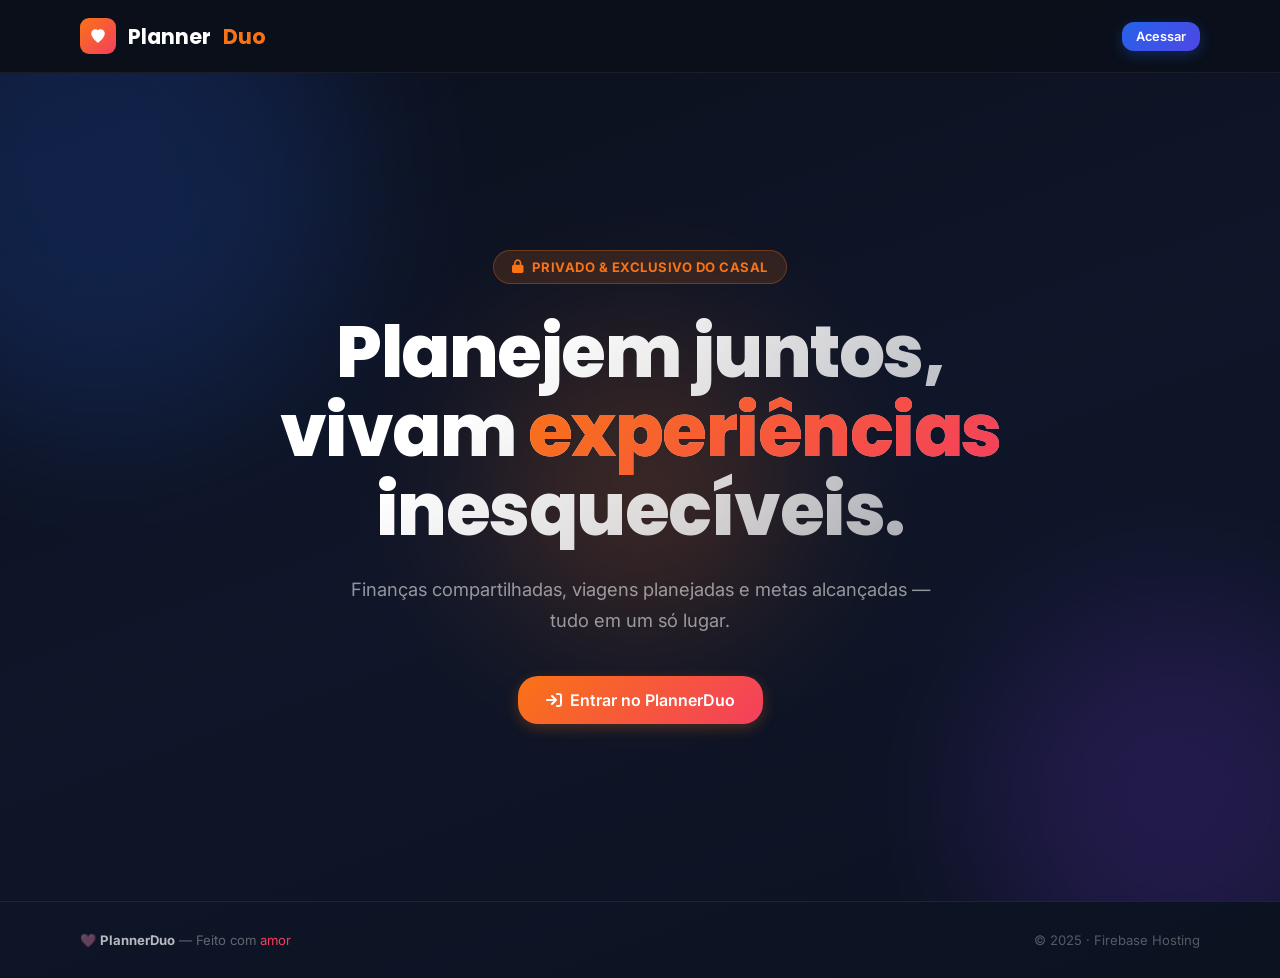
==== commit c4f01181: "edit" ====
--- a/public/index.html
+++ b/public/index.html
@@ -7,281 +7,35 @@
   <link rel="stylesheet" href="https://cdnjs.cloudflare.com/ajax/libs/font-awesome/6.5.0/css/all.min.css">
   <link rel="stylesheet" href="style.css">
   <style>
-    /* ── Overrides específicos da landing ──────── */
-    body { background: linear-gradient(160deg, #0b0f1a 0%, #0f1629 40%, #0b1220 100%); }
-
-    /* Navbar */
+    body { background: linear-gradient(160deg, #0b0f1a 0%, #0f1629 50%, #0b1220 100%); min-height: 100vh; }
     .landing-nav a { text-decoration: none; }
     .btn-nav-outline {
-      padding: 9px 20px;
-      border-radius: 10px;
-      font-size: .875rem;
-      font-weight: 600;
-      color: rgba(255,255,255,.7);
-      border: 1.5px solid rgba(255,255,255,.18);
-      background: transparent;
-      cursor: pointer;
-      transition: all .2s;
+      padding: 9px 20px; border-radius: 10px; font-size: .875rem; font-weight: 600;
+      color: rgba(255,255,255,.7); border: 1.5px solid rgba(255,255,255,.18);
+      background: transparent; cursor: pointer; transition: all .2s;
     }
-    .btn-nav-outline:hover { color: #fff; border-color: rgba(255,255,255,.45); background: rgba(255,255,255,.06); }
-
-    /* Stats bar */
-    .stats-bar {
-      display: flex;
-      justify-content: center;
-      gap: 48px;
-      padding: 32px 40px;
-      border-top: 1px solid rgba(255,255,255,.06);
-      border-bottom: 1px solid rgba(255,255,255,.06);
-      background: rgba(255,255,255,.025);
-      flex-wrap: wrap;
-    }
-    .stat-item { text-align: center; }
-    .stat-num {
-      font-family: 'Poppins', sans-serif;
-      font-size: 2rem;
-      font-weight: 800;
-      background: linear-gradient(135deg, #fff 40%, rgba(255,255,255,.5));
-      -webkit-background-clip: text;
-      -webkit-text-fill-color: transparent;
-      background-clip: text;
-      line-height: 1;
-      margin-bottom: 4px;
-    }
-    .stat-lbl { font-size: .8rem; color: rgba(255,255,255,.45); font-weight: 500; }
-
-    /* Preview mockup */
-    .mockup-wrap {
-      margin: 0 auto;
-      max-width: 900px;
-      padding: 40px 40px 0;
-      position: relative;
-    }
-    .mockup-browser {
-      background: #1a2235;
-      border-radius: 16px 16px 0 0;
-      border: 1px solid rgba(255,255,255,.1);
-      overflow: hidden;
-      box-shadow: 0 40px 100px rgba(0,0,0,.6), 0 0 0 1px rgba(255,255,255,.05);
-    }
-    .mockup-bar {
-      height: 40px;
-      background: #111827;
-      display: flex;
-      align-items: center;
-      padding: 0 16px;
-      gap: 8px;
-      border-bottom: 1px solid rgba(255,255,255,.07);
-    }
-    .mockup-dot {
-      width: 10px; height: 10px;
-      border-radius: 50%;
-    }
-    .mockup-url {
-      margin-left: 12px;
-      flex: 1;
-      height: 22px;
-      background: rgba(255,255,255,.06);
-      border-radius: 6px;
-      max-width: 320px;
-      display: flex;
-      align-items: center;
-      padding: 0 10px;
-      font-size: .7rem;
-      color: rgba(255,255,255,.35);
-      gap: 6px;
-    }
-    .mockup-body {
-      display: grid;
-      grid-template-columns: 200px 1fr;
-      min-height: 260px;
-    }
-    .mock-sidebar {
-      background: #080d17;
-      padding: 20px 12px;
-      display: flex;
-      flex-direction: column;
-      gap: 4px;
-    }
-    .mock-logo {
-      display: flex;
-      align-items: center;
-      gap: 8px;
-      padding: 4px 10px 16px;
-      font-size: .85rem;
-      font-weight: 700;
-      color: white;
-    }
-    .mock-logo-icon {
-      width: 26px; height: 26px;
-      border-radius: 7px;
-      background: linear-gradient(135deg, #f97316, #f43f5e);
-      display: flex; align-items: center; justify-content: center;
-      font-size: 11px;
-    }
-    .mock-nav-item {
-      padding: 8px 10px;
-      border-radius: 8px;
-      font-size: .72rem;
-      color: rgba(255,255,255,.45);
-      display: flex;
-      align-items: center;
-      gap: 8px;
-    }
-    .mock-nav-item.active {
-      background: rgba(37,99,235,.25);
-      color: white;
-    }
-    .mock-nav-dot {
-      width: 6px; height: 6px;
-      border-radius: 50%;
-      background: currentColor;
-      opacity: .5;
-    }
-    .mock-main {
-      padding: 18px;
-      display: flex;
-      flex-direction: column;
-      gap: 12px;
-    }
-    .mock-stat-row {
-      display: grid;
-      grid-template-columns: repeat(3, 1fr);
-      gap: 8px;
-    }
-    .mock-stat {
-      background: rgba(255,255,255,.05);
-      border-radius: 10px;
-      padding: 10px 12px;
-      border: 1px solid rgba(255,255,255,.06);
-    }
-    .mock-stat-val {
-      font-family: 'Poppins', sans-serif;
-      font-size: .9rem;
-      font-weight: 700;
-      margin-top: 4px;
-    }
-    .mock-stat-lbl { font-size: .6rem; color: rgba(255,255,255,.35); }
-    .mock-chart {
-      background: rgba(255,255,255,.04);
-      border-radius: 10px;
-      height: 100px;
-      border: 1px solid rgba(255,255,255,.06);
-      display: flex;
-      align-items: flex-end;
-      padding: 12px;
-      gap: 6px;
-    }
-    .mock-bar-item {
-      flex: 1;
-      border-radius: 4px 4px 0 0;
-      min-height: 8px;
-    }
-
-    /* Testimonial / quote */
-    .quote-section {
-      padding: 60px 80px;
-      max-width: 800px;
-      margin: 0 auto;
-      text-align: center;
-    }
-    .quote-text {
-      font-size: 1.4rem;
-      font-weight: 600;
-      color: rgba(255,255,255,.85);
-      line-height: 1.6;
-      letter-spacing: -.3px;
-      margin-bottom: 20px;
-    }
-    .quote-text span { color: #fb923c; }
-    .quote-author {
-      font-size: .85rem;
-      color: rgba(255,255,255,.4);
-      display: flex;
-      align-items: center;
-      justify-content: center;
-      gap: 10px;
-    }
-    .quote-avatar {
-      width: 32px; height: 32px;
-      border-radius: 50%;
-      background: linear-gradient(135deg, #f97316, #f43f5e);
-      display: flex; align-items: center; justify-content: center;
-      font-size: .85rem;
-      font-weight: 700;
-      color: white;
-    }
-
-    /* CTA final */
-    .cta-section {
-      padding: 80px 40px;
-      text-align: center;
-      position: relative;
-      overflow: hidden;
-    }
-    .cta-section::before {
-      content: '';
-      position: absolute;
-      top: 50%; left: 50%;
-      transform: translate(-50%, -50%);
-      width: 600px; height: 300px;
-      background: radial-gradient(ellipse, rgba(37,99,235,.15) 0%, transparent 70%);
-      pointer-events: none;
-    }
-    .cta-title {
-      font-family: 'Poppins', sans-serif;
-      font-size: clamp(1.8rem, 4vw, 3rem);
-      font-weight: 800;
-      color: white;
-      letter-spacing: -.5px;
-      margin-bottom: 16px;
-      position: relative;
-    }
-    .cta-sub {
-      font-size: 1rem;
-      color: rgba(255,255,255,.5);
-      margin-bottom: 36px;
-      position: relative;
-    }
-    .cta-buttons {
-      display: flex;
-      gap: 14px;
-      justify-content: center;
-      flex-wrap: wrap;
-      position: relative;
-    }
-
-    @media (max-width: 768px) {
-      .stats-bar { gap: 28px; }
-      .mockup-wrap { padding: 24px 16px 0; }
-      .mockup-body { grid-template-columns: 1fr; }
-      .mock-sidebar { display: none; }
-      .quote-section { padding: 40px 24px; }
-      .quote-text { font-size: 1.1rem; }
-      .landing-nav { padding: 14px 20px; }
-    }
+    .btn-nav-outline:hover { color:#fff; border-color:rgba(255,255,255,.45); background:rgba(255,255,255,.06); }
   </style>
 </head>
 <body>
 
-<!-- ════════════════════════════════
-     NAVBAR
-════════════════════════════════ -->
+<!-- Navbar -->
 <nav class="landing-nav">
   <div class="landing-nav-logo">
-    <div class="landing-nav-logo-icon">🩷</div>
+    <div class="landing-nav-logo-icon">
+      <svg width="18" height="18" viewBox="0 0 24 24" fill="none">
+        <path d="M12 21C12 21 3 14.5 3 8.5C3 5.42 5.42 3 8.5 3C10.07 3 11.5 3.72 12 4.5C12.5 3.72 13.93 3 15.5 3C18.58 3 21 5.42 21 8.5C21 14.5 12 21 12 21Z" fill="white"/>
+      </svg>
+    </div>
     Planner<span>Duo</span>
   </div>
   <div class="landing-cta-nav">
-    <a href="auth.html" class="btn-nav-outline">Entrar</a>
-    <a href="auth.html" class="btn btn-primary btn-sm">Acessar Sistema</a>
+    <a href="auth.html" class="btn btn-primary btn-sm" style="text-decoration:none">Acessar</a>
   </div>
 </nav>
 
-<!-- ════════════════════════════════
-     HERO
-════════════════════════════════ -->
-<section class="landing-hero">
+<!-- Hero -->
+<section class="landing-hero" style="min-height:92vh">
   <div class="landing-hero-orbs">
     <div class="h-orb h-orb-1"></div>
     <div class="h-orb h-orb-2"></div>
@@ -289,193 +43,30 @@
   </div>
 
   <div class="landing-hero-tag">
-    <i class="fa-solid fa-lock"></i> Ambiente 100% Privado do Casal
+    <i class="fa-solid fa-lock"></i> Privado &amp; exclusivo do casal
   </div>
 
   <h1>
-    O ecossistema do<br>
-    nosso <span class="grad-text">planejamento.</span>
+    Planejem juntos,<br>
+    vivam <span class="grad-text">experiências</span><br>
+    inesquecíveis.
   </h1>
 
-  <p>
-    Gestão financeira transparente, acerto de contas automatizado
-    e central de viagens sincronizada em tempo real na nuvem.
-  </p>
+  <p>Finanças compartilhadas, viagens planejadas e metas alcançadas — tudo em um só lugar.</p>
 
   <div class="landing-hero-btns">
     <a href="auth.html" class="btn btn-orange btn-lg" style="text-decoration:none">
-      <i class="fa-solid fa-arrow-right-to-bracket"></i> Iniciar Sessão Segura
-    </a>
-    <a href="#features" class="btn btn-ghost btn-lg" style="text-decoration:none;color:rgba(255,255,255,.75);border-color:rgba(255,255,255,.2);background:rgba(255,255,255,.06)">
-      <i class="fa-solid fa-play"></i> Ver funcionalidades
+      <i class="fa-solid fa-arrow-right-to-bracket"></i> Entrar no PlannerDuo
     </a>
   </div>
 </section>
 
-<!-- ════════════════════════════════
-     STATS BAR
-════════════════════════════════ -->
-<div class="stats-bar">
-  <div class="stat-item">
-    <div class="stat-num">100%</div>
-    <div class="stat-lbl">Privado & seguro</div>
-  </div>
-  <div class="stat-item">
-    <div class="stat-num">⚡ Real-time</div>
-    <div class="stat-lbl">Sync automático na nuvem</div>
-  </div>
-  <div class="stat-item">
-    <div class="stat-num">6+</div>
-    <div class="stat-lbl">Módulos integrados</div>
-  </div>
-  <div class="stat-item">
-    <div class="stat-num">10+</div>
-    <div class="stat-lbl">Plataformas de busca</div>
-  </div>
-</div>
-
-<!-- ════════════════════════════════
-     MOCKUP DO APP
-════════════════════════════════ -->
-<div class="mockup-wrap">
-  <div class="mockup-browser">
-    <div class="mockup-bar">
-      <div class="mockup-dot" style="background:#ff5f57"></div>
-      <div class="mockup-dot" style="background:#febc2e"></div>
-      <div class="mockup-dot" style="background:#28c840"></div>
-      <div class="mockup-url">
-        <i class="fa-solid fa-lock" style="font-size:.6rem;color:#28c840"></i>
-        plannerduo.web.app
-      </div>
-    </div>
-    <div class="mockup-body">
-      <div class="mock-sidebar">
-        <div class="mock-logo">
-          <div class="mock-logo-icon">🩷</div>
-          PlannerDuo
-        </div>
-        <div class="mock-nav-item active"><div class="mock-nav-dot"></div> Visão Geral</div>
-        <div class="mock-nav-item"><div class="mock-nav-dot"></div> Finanças</div>
-        <div class="mock-nav-item"><div class="mock-nav-dot"></div> Viagens</div>
-        <div class="mock-nav-item"><div class="mock-nav-dot"></div> Metas</div>
-        <div class="mock-nav-item"><div class="mock-nav-dot"></div> Checklist</div>
-        <div class="mock-nav-item"><div class="mock-nav-dot"></div> Relatórios</div>
-      </div>
-      <div class="mock-main">
-        <div class="mock-stat-row">
-          <div class="mock-stat">
-            <div class="mock-stat-lbl">Próxima Viagem</div>
-            <div class="mock-stat-val" style="color:#60a5fa">Paris 🗼</div>
-          </div>
-          <div class="mock-stat">
-            <div class="mock-stat-lbl">Despesas do Mês</div>
-            <div class="mock-stat-val" style="color:#f87171">R$ 3.240</div>
-          </div>
-          <div class="mock-stat">
-            <div class="mock-stat-lbl">Saldo</div>
-            <div class="mock-stat-val" style="color:#34d399">R$ 1.760</div>
-          </div>
-        </div>
-        <div class="mock-chart">
-          <div class="mock-bar-item" style="height:40%;background:rgba(37,99,235,.5)"></div>
-          <div class="mock-bar-item" style="height:65%;background:rgba(37,99,235,.5)"></div>
-          <div class="mock-bar-item" style="height:45%;background:rgba(37,99,235,.5)"></div>
-          <div class="mock-bar-item" style="height:80%;background:rgba(37,99,235,.7)"></div>
-          <div class="mock-bar-item" style="height:55%;background:rgba(37,99,235,.5)"></div>
-          <div class="mock-bar-item" style="height:70%;background:rgba(249,115,22,.7)"></div>
-          <div class="mock-bar-item" style="height:90%;background:rgba(249,115,22,.85)"></div>
-        </div>
-      </div>
-    </div>
-  </div>
-</div>
-
-<!-- ════════════════════════════════
-     FEATURES
-════════════════════════════════ -->
-<section class="landing-features" id="features">
-  <div style="text-align:center;margin-bottom:50px">
-    <div class="landing-section-tag">Funcionalidades</div>
-    <div class="landing-section-title" style="text-align:center">
-      Tudo que o casal precisa,<br><span>em um só lugar</span>
-    </div>
-  </div>
-
-  <div class="features-grid">
-
-    <div class="feature-card">
-      <div class="feature-icon" style="background:rgba(37,99,235,.15)">💰</div>
-      <div class="feature-title">Finanças Compartilhadas</div>
-      <div class="feature-desc">Registre receitas e despesas com categorias automáticas. Veja quem gastou quanto e calcule o acerto de contas instantaneamente.</div>
-    </div>
-
-    <div class="feature-card">
-      <div class="feature-icon" style="background:rgba(249,115,22,.15)">✈️</div>
-      <div class="feature-title">Central de Viagens</div>
-      <div class="feature-desc">Planeje roteiros completos com datas, orçamento e notas. Busque passagens em Azul, GOL, LATAM, Google Flights e hotéis no Airbnb e Booking — tudo com um clique.</div>
-    </div>
-
-    <div class="feature-card">
-      <div class="feature-icon" style="background:rgba(124,58,237,.15)">🎯</div>
-      <div class="feature-title">Metas & Sonhos</div>
-      <div class="feature-desc">Crie metas financeiras com valor alvo, prazo e progresso visual. Adicione ao cofrinho a qualquer momento e acompanhe cada sonho se tornando realidade.</div>
-    </div>
-
-    <div class="feature-card">
-      <div class="feature-icon" style="background:rgba(16,185,129,.15)">✅</div>
-      <div class="feature-title">Checklist de Viagem</div>
-      <div class="feature-desc">Nunca mais esqueça documentos ou itens essenciais. Templates prontos para praia, internacional, mochilão e cruzeiro.</div>
-    </div>
-
-    <div class="feature-card">
-      <div class="feature-icon" style="background:rgba(6,182,212,.15)">📊</div>
-      <div class="feature-title">Relatórios & Gráficos</div>
-      <div class="feature-desc">Visualize fluxo de caixa, despesas por categoria, evolução mensal e comparativo entre os dois. Exporte para CSV ou PDF.</div>
-    </div>
-
-    <div class="feature-card">
-      <div class="feature-icon" style="background:rgba(244,63,94,.15)">☁️</div>
-      <div class="feature-title">Sync em Tempo Real</div>
-      <div class="feature-desc">Firebase garante que qualquer alteração feita por um aparece imediatamente para o outro. Funciona com cache offline também.</div>
-    </div>
-
-  </div>
-</section>
-
-<!-- ════════════════════════════════
-     QUOTE
-════════════════════════════════ -->
-<div class="quote-section">
-  <div class="quote-text">
-    "Dinheiro e viagem são dois temas que todo casal precisa <span>alinhar</span>. O PlannerDuo coloca os dois na mesma página."
-  </div>
-  <div class="quote-author">
-    <div class="quote-avatar">T</div>
-    Tiago & Yasmin · Fundadores do PlannerDuo
-  </div>
-</div>
-
-<!-- ════════════════════════════════
-     CTA FINAL
-════════════════════════════════ -->
-<section class="cta-section">
-  <div class="cta-title">Prontos para planejar juntos?</div>
-  <p class="cta-sub">Acesse agora e comecem a construir o futuro de vocês.</p>
-  <div class="cta-buttons">
-    <a href="auth.html" class="btn btn-orange btn-lg" style="text-decoration:none">
-      <i class="fa-solid fa-heart"></i> Entrar no PlannerDuo
-    </a>
-  </div>
-</section>
-
-<!-- ════════════════════════════════
-     FOOTER
-════════════════════════════════ -->
+<!-- Footer -->
 <footer class="landing-footer">
   <div>
-    🩷 <strong style="color:rgba(255,255,255,.7)">PlannerDuo</strong> — Feito com <span>amor</span> para Tiago &amp; Yasmin
+    🩷 <strong style="color:rgba(255,255,255,.7)">PlannerDuo</strong> — Feito com <span>amor</span>
   </div>
-  <div>Privado · Firebase Hosting · <span style="color:rgba(255,255,255,.35)">© 2025</span></div>
+  <div style="color:rgba(255,255,255,.3)">© 2025 · Firebase Hosting</div>
 </footer>
 
 </body>
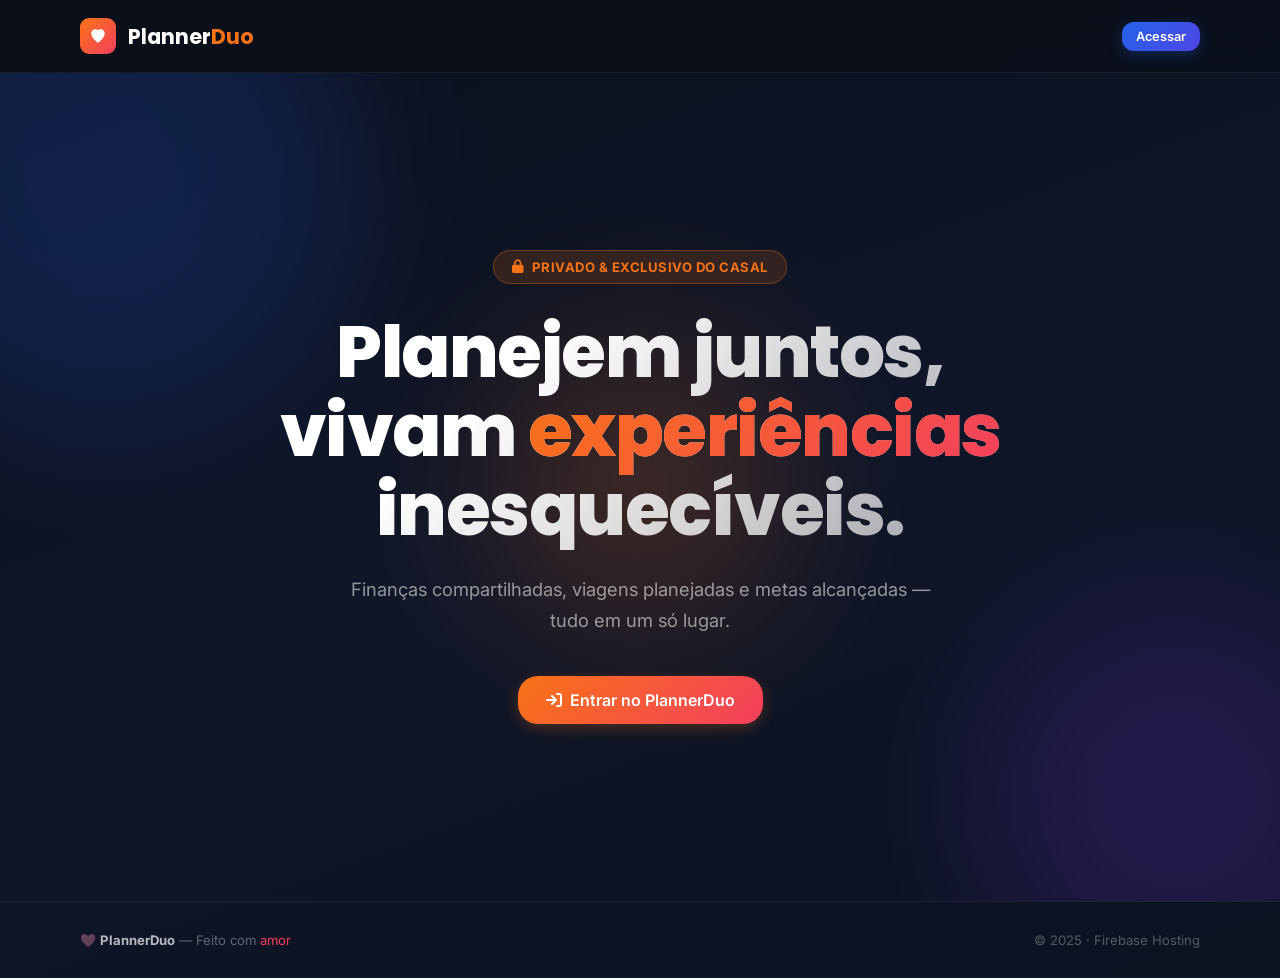
==== commit b3d0572b: "1.0 for Gemini" ====
--- a/public/index.html
+++ b/public/index.html
@@ -21,13 +21,13 @@
 
 <!-- Navbar -->
 <nav class="landing-nav">
-  <div class="landing-nav-logo">
+  <div class="landing-nav-logo" onclick="window.scrollTo({top:0,behavior:'smooth'})" style="cursor:pointer" title="Início">
     <div class="landing-nav-logo-icon">
       <svg width="18" height="18" viewBox="0 0 24 24" fill="none">
         <path d="M12 21C12 21 3 14.5 3 8.5C3 5.42 5.42 3 8.5 3C10.07 3 11.5 3.72 12 4.5C12.5 3.72 13.93 3 15.5 3C18.58 3 21 5.42 21 8.5C21 14.5 12 21 12 21Z" fill="white"/>
       </svg>
     </div>
-    Planner<span>Duo</span>
+    <div class="landing-nav-logo-text">Planner<span>Duo</span></div>
   </div>
   <div class="landing-cta-nav">
     <a href="auth.html" class="btn btn-primary btn-sm" style="text-decoration:none">Acessar</a>
--- a/public/style.css
+++ b/public/style.css
@@ -1293,6 +1293,8 @@
 .pb-clickbus { background: linear-gradient(135deg, #00b14f, #008a3d); }
 .pb-maps     { background: linear-gradient(135deg, #34a853, #1a8a3e); }
 .pb-tripadv  { background: linear-gradient(135deg, #00af87, #008a6b); }
+.pb-kayak      { background: linear-gradient(135deg, #ff690f, #d9530a); }
+.pb-skyscanner { background: linear-gradient(135deg, #0770e3, #0552aa); }
 
 /* ═══════════════════════════════════════════════════
    GOALS / METAS
@@ -1640,6 +1642,8 @@
   color: white;
 }
 .landing-nav-logo span { color: var(--brand-orange); }
+.landing-nav-logo-text { display: flex; align-items: baseline; }
+.landing-nav-logo-text span { color: var(--brand-orange); }
 .landing-nav-logo-icon {
   width: 36px; height: 36px;
   background: var(--grad-warm);
